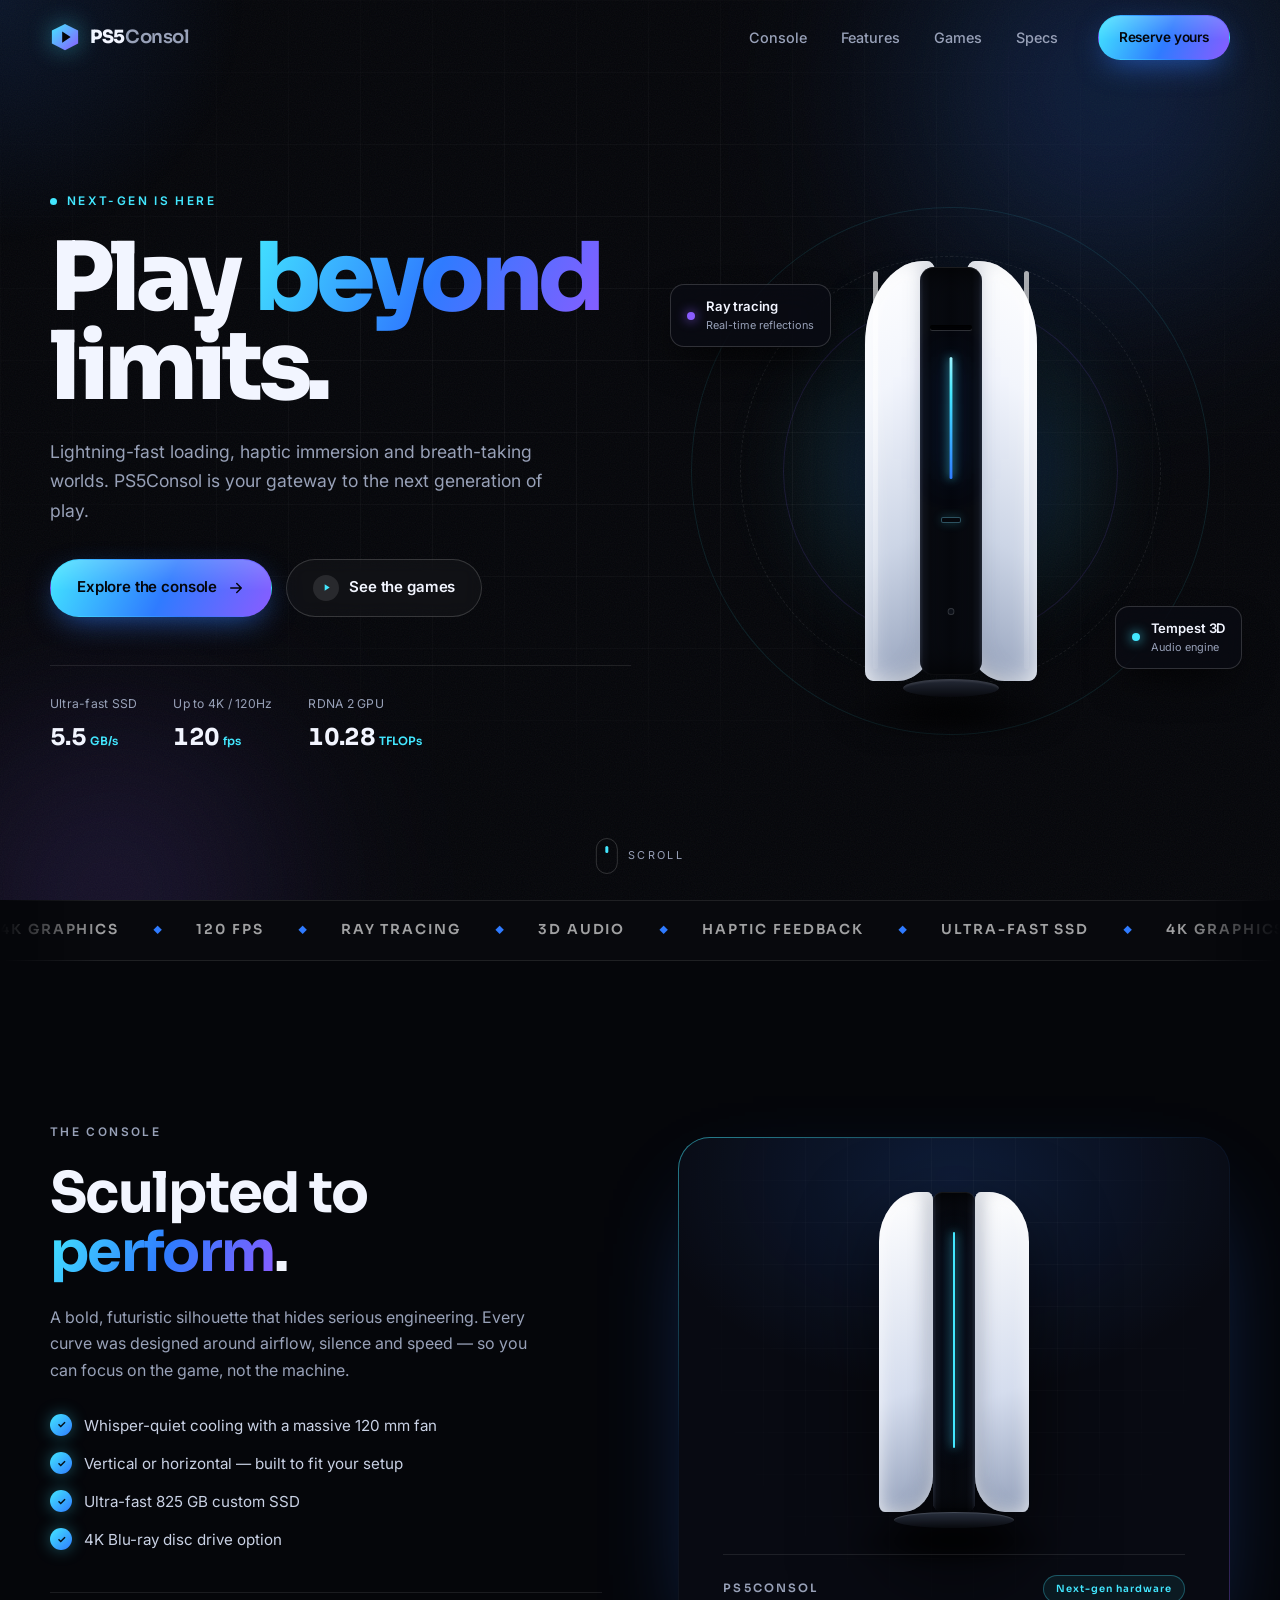
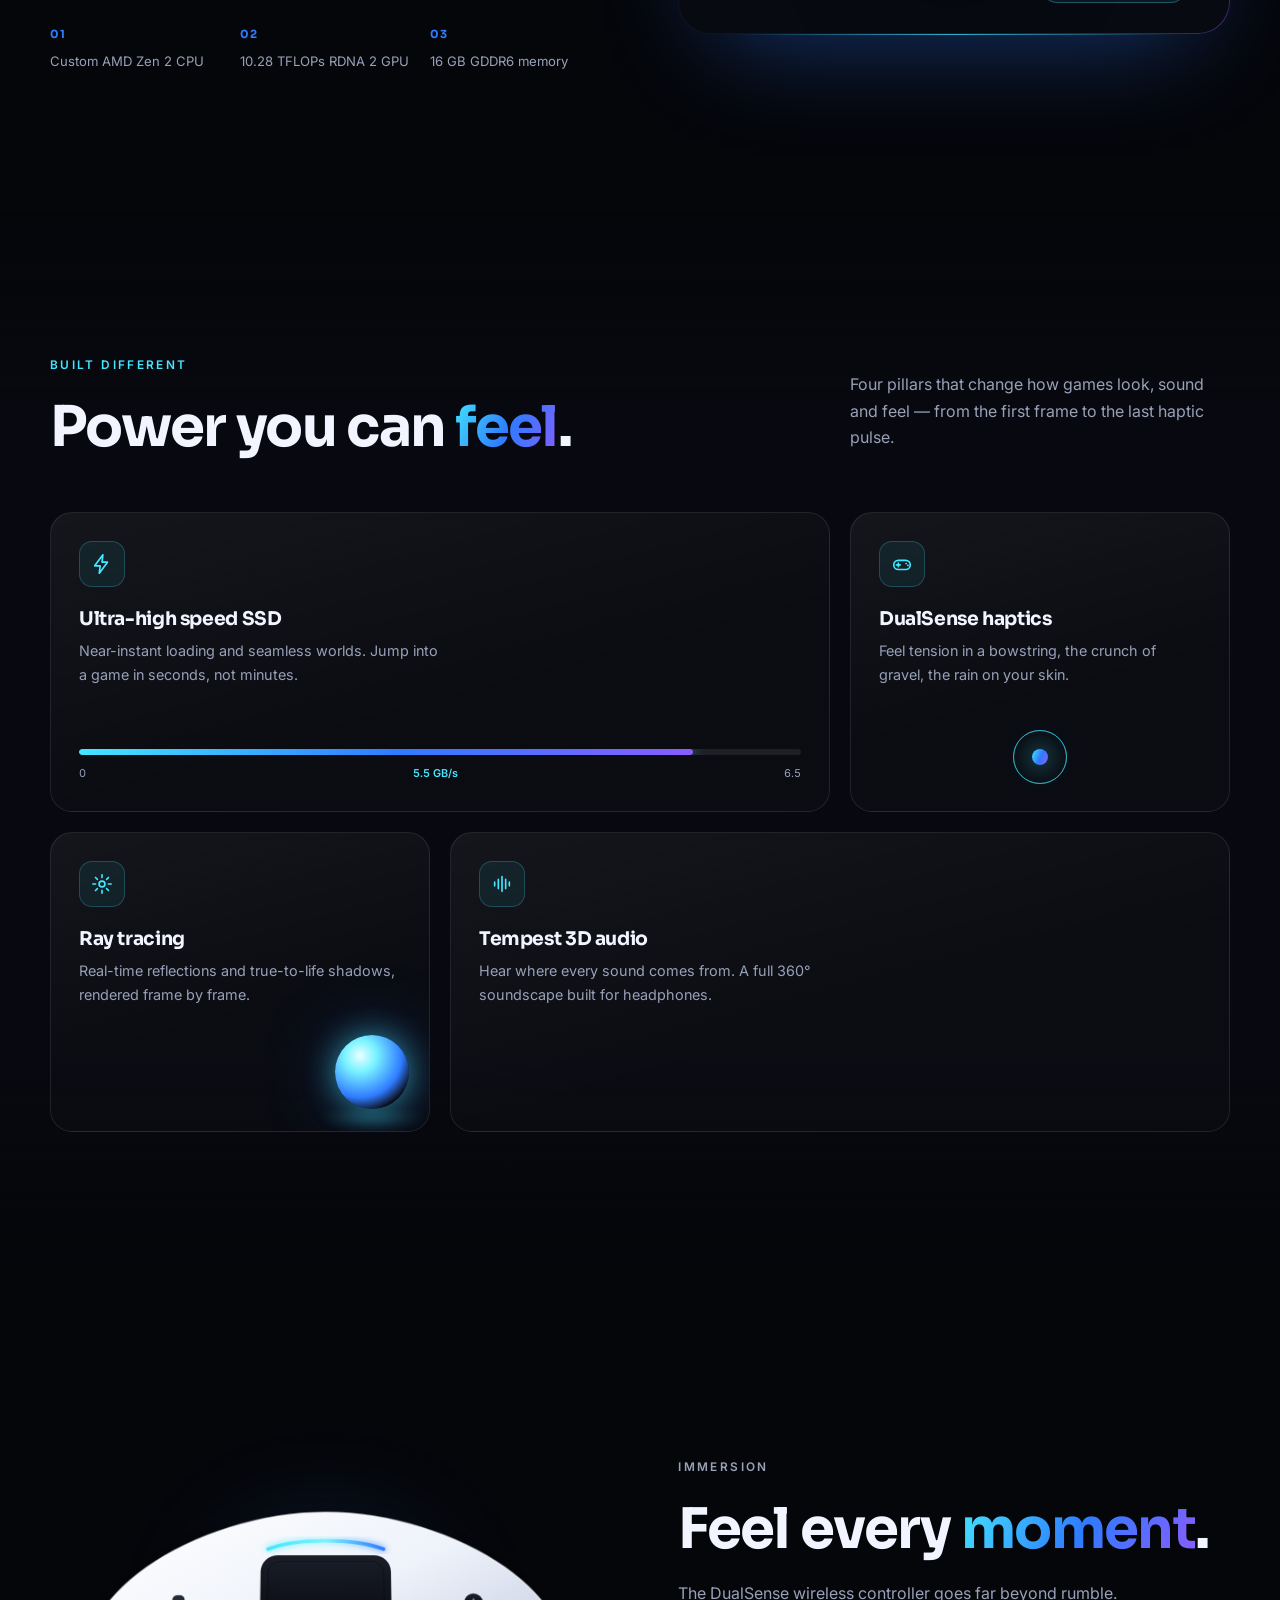
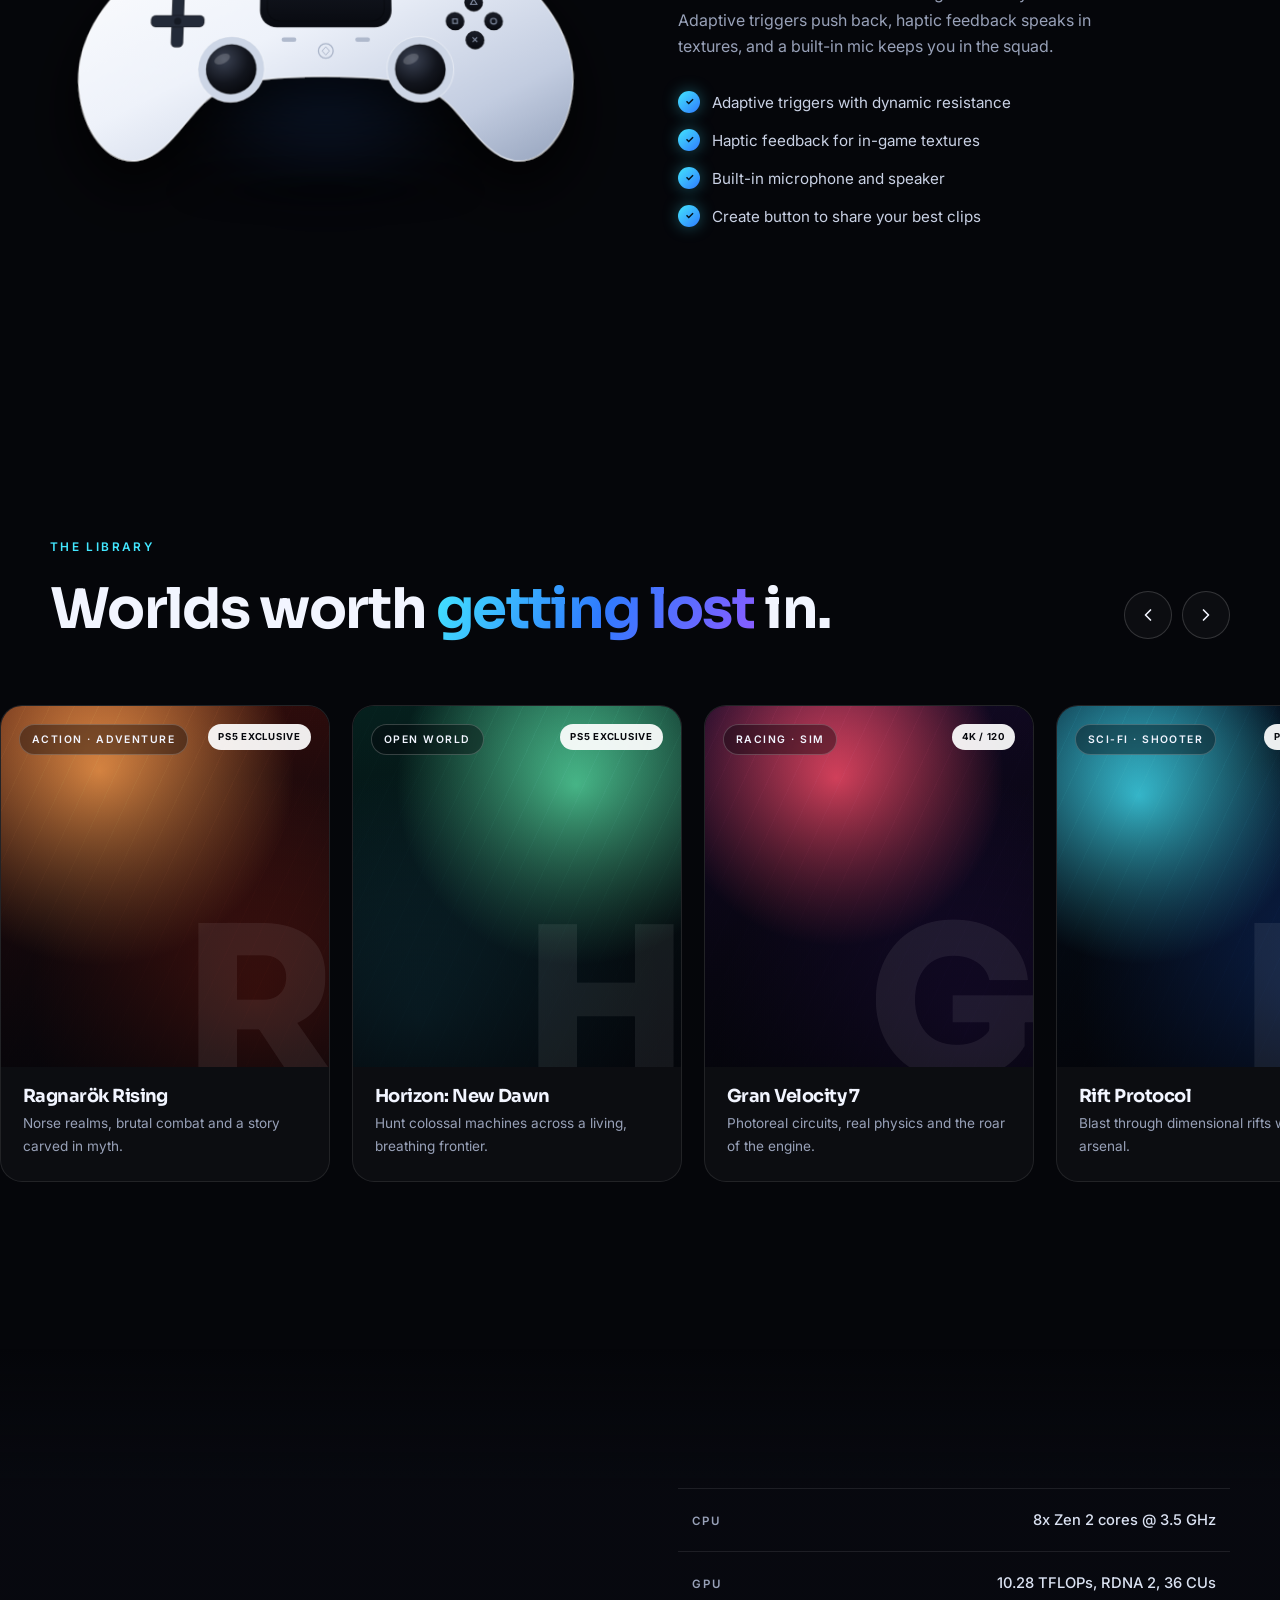
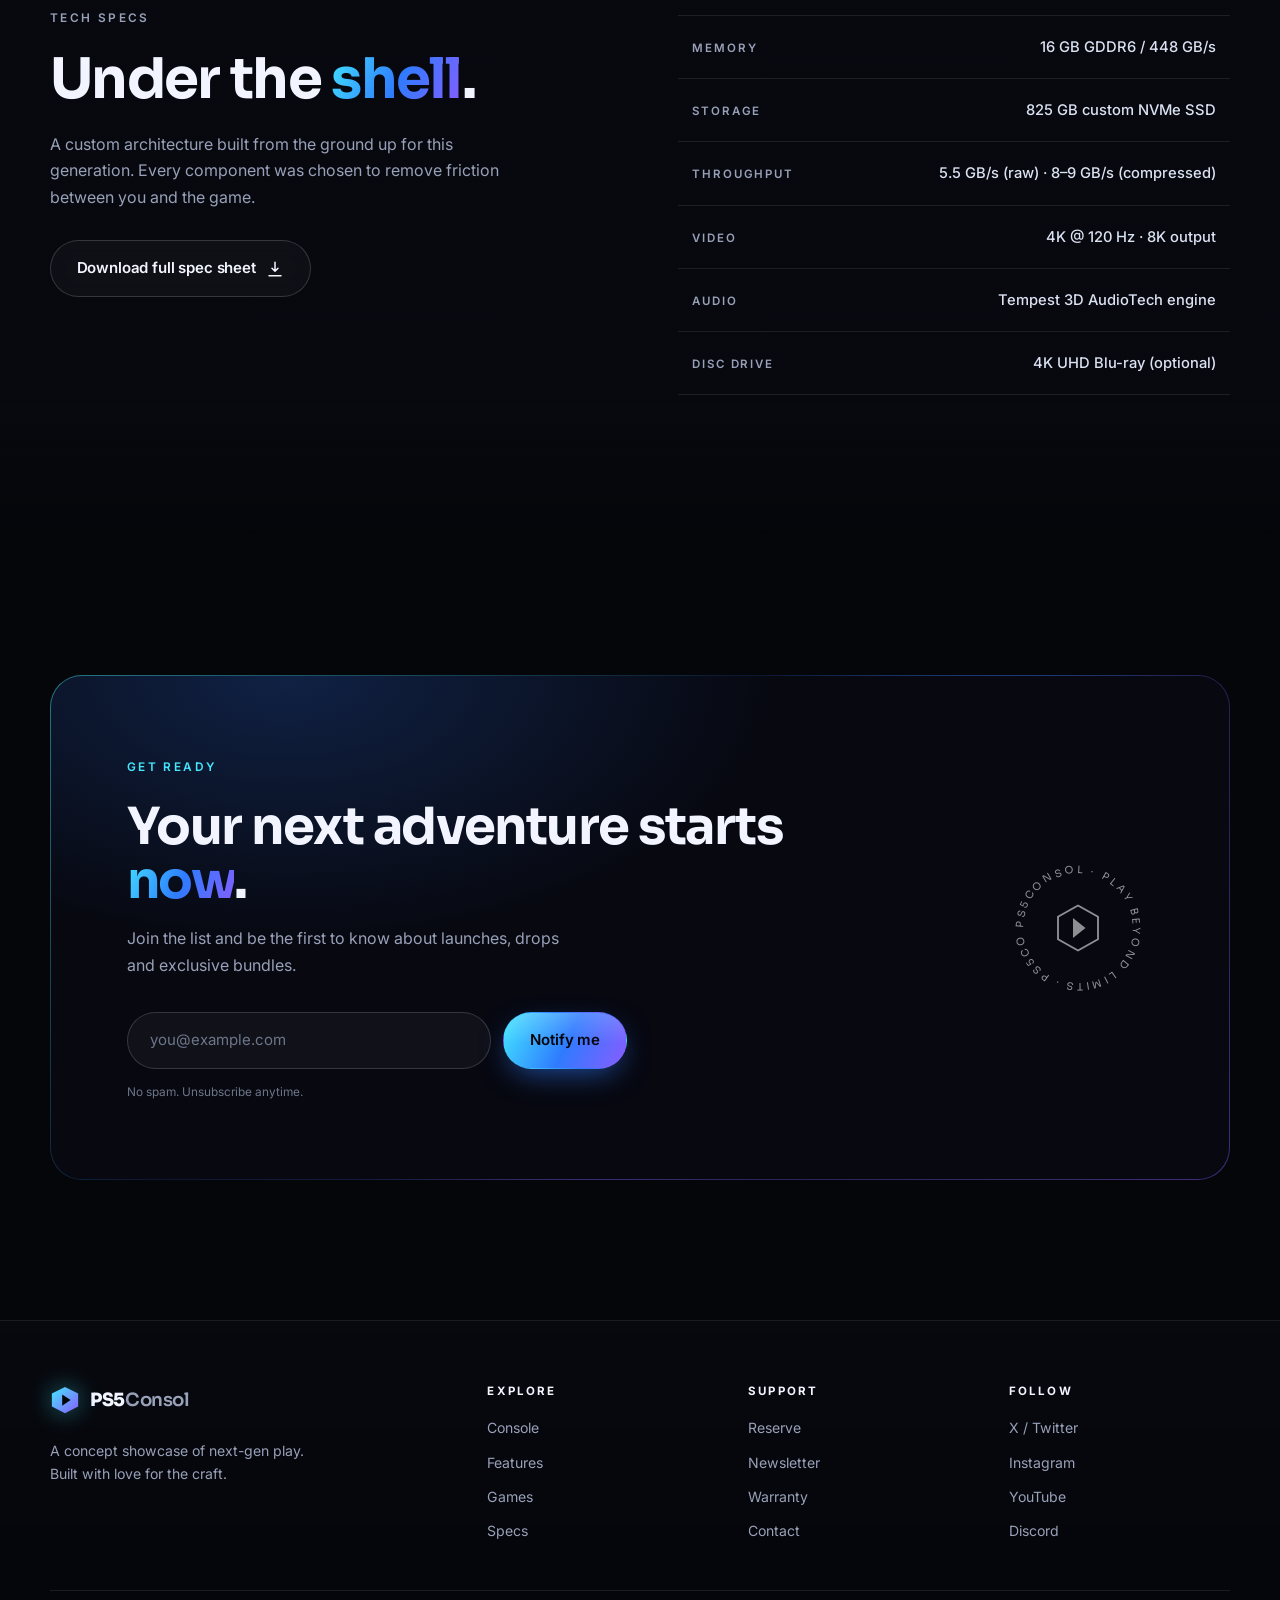
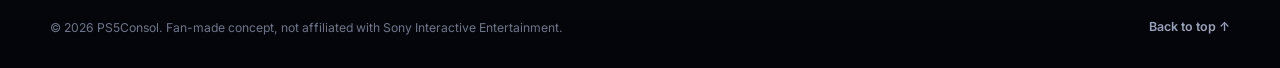
==== index.html @ 8cfeef52 "feat: PS5Consol next-gen landing page" ====
<!DOCTYPE html>
<html lang="en">
<head>
  <meta charset="UTF-8" />
  <meta name="viewport" content="width=device-width, initial-scale=1.0" />
  <title>PS5Consol — Play Beyond Limits</title>
  <meta name="description" content="PS5Consol is a concept showcase of the next generation of play: lightning-fast SSD, ray tracing, 3D audio and the DualSense controller." />
  <meta name="theme-color" content="#05060a" />
  <link rel="icon" href="data:image/svg+xml,%3Csvg xmlns='http://www.w3.org/2000/svg' viewBox='0 0 32 32'%3E%3Cdefs%3E%3ClinearGradient id='g' x1='0' y1='0' x2='1' y2='1'%3E%3Cstop offset='0' stop-color='%2343e7ff'/%3E%3Cstop offset='1' stop-color='%238a5cff'/%3E%3C/linearGradient%3E%3C/defs%3E%3Cpath d='M16 2 30 9v14L16 30 2 23V9z' fill='url(%23g)'/%3E%3Cpath d='M13 10l9 6-9 6z' fill='%2305060a'/%3E%3C/svg%3E" />
  <link rel="preconnect" href="https://fonts.googleapis.com" />
  <link rel="preconnect" href="https://fonts.gstatic.com" crossorigin />
  <link href="https://fonts.googleapis.com/css2?family=Inter:wght@400;500;600;700&family=Sora:wght@600;700;800&display=swap" rel="stylesheet" />
  <link rel="stylesheet" href="assets/css/style.css" />
</head>
<body>
  <a class="skip-link" href="#main">Skip to content</a>

  <div class="progress" id="progress" aria-hidden="true"></div>
  <div class="cursor-glow" id="cursorGlow" aria-hidden="true"></div>

  <!-- ================= NAV ================= -->
  <header class="nav" id="nav">
    <div class="container nav-inner">
      <a class="brand" href="#top" aria-label="PS5Consol home">
        <svg class="brand-mark" viewBox="0 0 32 32" aria-hidden="true">
          <defs>
            <linearGradient id="logoGrad" x1="0" y1="0" x2="1" y2="1">
              <stop offset="0" stop-color="#43e7ff" />
              <stop offset="1" stop-color="#8a5cff" />
            </linearGradient>
          </defs>
          <path d="M16 2 30 9v14L16 30 2 23V9z" fill="url(#logoGrad)" />
          <path d="M13 10l9 6-9 6z" fill="#05060a" />
        </svg>
        <span class="brand-text">PS5<span>Consol</span></span>
      </a>

      <nav class="nav-links" id="navLinks" aria-label="Main navigation">
        <a href="#console">Console</a>
        <a href="#features">Features</a>
        <a href="#games">Games</a>
        <a href="#specs">Specs</a>
        <a class="btn btn-primary btn-sm nav-cta" href="#reserve">Reserve yours</a>
      </nav>

      <button class="nav-toggle" id="navToggle" aria-label="Open menu" aria-expanded="false" aria-controls="navLinks">
        <span></span><span></span>
      </button>
    </div>
  </header>

  <main id="main">
    <!-- ================= HERO ================= -->
    <section class="hero" id="top">
      <div class="hero-bg" aria-hidden="true">
        <div class="orb orb-1"></div>
        <div class="orb orb-2"></div>
        <div class="grid-lines"></div>
        <div class="noise"></div>
      </div>

      <div class="container hero-grid">
        <div class="hero-copy">
          <p class="eyebrow reveal"><span class="status-dot"></span> Next-gen is here</p>
          <h1 class="reveal" style="--d:.06s">Play <span class="grad-text">beyond</span><br />limits.</h1>
          <p class="lead reveal" style="--d:.12s">
            Lightning-fast loading, haptic immersion and breath-taking worlds.
            PS5Consol is your gateway to the next generation of play.
          </p>
          <div class="hero-actions reveal" style="--d:.18s">
            <a class="btn btn-primary" href="#console">
              Explore the console
              <svg viewBox="0 0 24 24" aria-hidden="true"><path d="M5 12h14M13 6l6 6-6 6" fill="none" stroke="currentColor" stroke-width="2" stroke-linecap="round" stroke-linejoin="round"/></svg>
            </a>
            <a class="btn btn-ghost" href="#games">
              <span class="play-ico" aria-hidden="true">
                <svg viewBox="0 0 24 24"><path d="M8 5v14l11-7z" fill="currentColor"/></svg>
              </span>
              See the games
            </a>
          </div>

          <dl class="hero-stats reveal" style="--d:.24s">
            <div>
              <dt>Ultra-fast SSD</dt>
              <dd><span class="count" data-count="5.5" data-decimals="1">0</span><small>GB/s</small></dd>
            </div>
            <div>
              <dt>Up to 4K / 120Hz</dt>
              <dd><span class="count" data-count="120">0</span><small>fps</small></dd>
            </div>
            <div>
              <dt>RDNA 2 GPU</dt>
              <dd><span class="count" data-count="10.28" data-decimals="2">0</span><small>TFLOPs</small></dd>
            </div>
          </dl>
        </div>

        <div class="hero-art reveal" style="--d:.15s">
          <div class="console-stage" id="consoleStage" aria-hidden="true">
            <div class="stage-glow"></div>
            <div class="ring ring-1"></div>
            <div class="ring ring-2"></div>
            <div class="ring ring-3"></div>

            <div class="console-wrap" id="consoleWrap">
              <div class="console">
                <div class="plate plate-left"></div>
                <div class="core">
                  <div class="disc-slot"></div>
                  <div class="led"></div>
                  <div class="usb"></div>
                  <div class="power"></div>
                </div>
                <div class="plate plate-right"></div>
                <div class="stand"></div>
              </div>
              <div class="console-shadow"></div>
            </div>

            <div class="float-chip chip-1">
              <span class="chip-dot"></span>
              <div><strong>Ray tracing</strong><small>Real-time reflections</small></div>
            </div>
            <div class="float-chip chip-2">
              <span class="chip-dot cyan"></span>
              <div><strong>Tempest 3D</strong><small>Audio engine</small></div>
            </div>
          </div>
        </div>
      </div>

      <div class="scroll-hint" aria-hidden="true"><span></span>Scroll</div>
    </section>

    <!-- ================= MARQUEE ================= -->
    <div class="marquee" aria-hidden="true">
      <div class="marquee-track">
        <span>4K Graphics</span><i>◆</i><span>120 FPS</span><i>◆</i><span>Ray Tracing</span><i>◆</i><span>3D Audio</span><i>◆</i><span>Haptic Feedback</span><i>◆</i><span>Ultra-fast SSD</span><i>◆</i>
        <span>4K Graphics</span><i>◆</i><span>120 FPS</span><i>◆</i><span>Ray Tracing</span><i>◆</i><span>3D Audio</span><i>◆</i><span>Haptic Feedback</span><i>◆</i><span>Ultra-fast SSD</span><i>◆</i>
      </div>
    </div>

    <!-- ================= CONSOLE SHOWCASE ================= -->
    <section class="section console-section" id="console">
      <div class="container split">
        <div class="split-copy">
          <p class="eyebrow reveal">The console</p>
          <h2 class="reveal" style="--d:.05s">Sculpted to <span class="grad-text">perform</span>.</h2>
          <p class="reveal" style="--d:.1s">
            A bold, futuristic silhouette that hides serious engineering. Every curve was designed
            around airflow, silence and speed — so you can focus on the game, not the machine.
          </p>

          <ul class="check-list reveal" style="--d:.15s">
            <li><span class="check">✓</span> Whisper-quiet cooling with a massive 120&nbsp;mm fan</li>
            <li><span class="check">✓</span> Vertical or horizontal — built to fit your setup</li>
            <li><span class="check">✓</span> Ultra-fast 825&nbsp;GB custom SSD</li>
            <li><span class="check">✓</span> 4K Blu-ray disc drive option</li>
          </ul>

          <div class="mini-specs reveal" style="--d:.2s">
            <div><span>01</span><p>Custom AMD Zen&nbsp;2 CPU</p></div>
            <div><span>02</span><p>10.28 TFLOPs RDNA&nbsp;2 GPU</p></div>
            <div><span>03</span><p>16&nbsp;GB GDDR6 memory</p></div>
          </div>
        </div>

        <div class="split-visual reveal" style="--d:.1s" aria-hidden="true">
          <div class="panel-frame">
            <div class="frame-inner">
              <div class="frame-console">
                <div class="fc-plate left"></div>
                <div class="fc-core"></div>
                <div class="fc-plate right"></div>
              </div>
              <div class="frame-caption">
                <span>PS5CONSOL</span>
                <span class="frame-pill">Next-gen hardware</span>
              </div>
            </div>
            <div class="frame-line"></div>
          </div>
        </div>
      </div>
    </section>

    <!-- ================= FEATURES ================= -->
    <section class="section features-section" id="features">
      <div class="container">
        <div class="section-head">
          <div>
            <p class="eyebrow reveal">Built different</p>
            <h2 class="reveal" style="--d:.05s">Power you can <span class="grad-text">feel</span>.</h2>
          </div>
          <p class="section-sub reveal" style="--d:.1s">
            Four pillars that change how games look, sound and feel — from the first frame
            to the last haptic pulse.
          </p>
        </div>

        <div class="bento">
          <article class="card card-wide reveal">
            <div class="card-icon">
              <svg viewBox="0 0 24 24" aria-hidden="true"><path d="M13 2 4 14h6l-1 8 9-12h-6z" fill="none" stroke="currentColor" stroke-width="1.8" stroke-linejoin="round"/></svg>
            </div>
            <h3>Ultra-high speed SSD</h3>
            <p>Near-instant loading and seamless worlds. Jump into a game in seconds, not minutes.</p>
            <div class="speed-meter" aria-hidden="true">
              <div class="speed-track"><div class="speed-fill"></div></div>
              <div class="speed-labels"><span>0</span><span class="speed-value">5.5 GB/s</span><span>6.5</span></div>
            </div>
          </article>

          <article class="card reveal" style="--d:.06s">
            <div class="card-icon">
              <svg viewBox="0 0 24 24" aria-hidden="true"><rect x="3" y="8" width="18" height="10" rx="5" fill="none" stroke="currentColor" stroke-width="1.8"/><path d="M8 11v4M6 13h4" stroke="currentColor" stroke-width="1.8" stroke-linecap="round"/><circle cx="16.5" cy="11.5" r="1" fill="currentColor"/><circle cx="18.5" cy="13.5" r="1" fill="currentColor"/></svg>
            </div>
            <h3>DualSense haptics</h3>
            <p>Feel tension in a bowstring, the crunch of gravel, the rain on your skin.</p>
            <div class="haptic-rings" aria-hidden="true"><i></i><i></i><i></i><span class="haptic-core"></span></div>
          </article>

          <article class="card reveal" style="--d:.12s">
            <div class="card-icon">
              <svg viewBox="0 0 24 24" aria-hidden="true"><circle cx="12" cy="12" r="3.2" fill="none" stroke="currentColor" stroke-width="1.8"/><path d="M12 2v3M12 19v3M2 12h3M19 12h3M4.9 4.9l2.1 2.1M17 17l2.1 2.1M19.1 4.9 17 7M7 17l-2.1 2.1" stroke="currentColor" stroke-width="1.8" stroke-linecap="round"/></svg>
            </div>
            <h3>Ray tracing</h3>
            <p>Real-time reflections and true-to-life shadows, rendered frame by frame.</p>
            <div class="rays" aria-hidden="true"><i></i><i></i><i></i><i></i></div>
          </article>

          <article class="card card-wide reveal" style="--d:.18s">
            <div class="card-icon">
              <svg viewBox="0 0 24 24" aria-hidden="true"><path d="M4 10v4M8 7v10M12 4v16M16 7v10M20 10v4" stroke="currentColor" stroke-width="1.8" stroke-linecap="round"/></svg>
            </div>
            <h3>Tempest 3D audio</h3>
            <p>Hear where every sound comes from. A full 360° soundscape built for headphones.</p>
            <div class="eq" aria-hidden="true"><i></i><i></i><i></i><i></i><i></i><i></i><i></i><i></i><i></i><i></i><i></i><i></i></div>
          </article>
        </div>
      </div>
    </section>

    <!-- ================= CONTROLLER / IMMERSION ================= -->
    <section class="section immersion-section" id="immersion">
      <div class="container split reverse">
        <div class="split-visual reveal" aria-hidden="true">
          <div class="controller-scene">
            <div class="controller-glow"></div>
            <svg class="controller-svg" viewBox="0 0 600 400" aria-hidden="true">
              <defs>
                <linearGradient id="ctrlBody" x1="0" y1="0" x2="1" y2="1">
                  <stop offset="0" stop-color="#ffffff" />
                  <stop offset="0.45" stop-color="#eef2fa" />
                  <stop offset="0.8" stop-color="#c2cce0" />
                  <stop offset="1" stop-color="#93a1bb" />
                </linearGradient>
                <linearGradient id="ctrlDark" x1="0" y1="0" x2="0" y2="1">
                  <stop offset="0" stop-color="#1a1e29" />
                  <stop offset="1" stop-color="#080a10" />
                </linearGradient>
                <linearGradient id="ctrlLed" x1="0" y1="0" x2="1" y2="0">
                  <stop offset="0" stop-color="#43e7ff" />
                  <stop offset="0.5" stop-color="#7af3ff" />
                  <stop offset="1" stop-color="#2f7bff" />
                </linearGradient>
                <radialGradient id="stickGrad" cx="0.35" cy="0.3" r="0.8">
                  <stop offset="0" stop-color="#3a4152" />
                  <stop offset="0.6" stop-color="#12151d" />
                  <stop offset="1" stop-color="#05060a" />
                </radialGradient>
                <filter id="softGlow" x="-50%" y="-50%" width="200%" height="200%">
                  <feGaussianBlur stdDeviation="4" result="blur" />
                  <feMerge>
                    <feMergeNode in="blur" />
                    <feMergeNode in="SourceGraphic" />
                  </feMerge>
                </filter>
                <filter id="bodyShadow" x="-20%" y="-20%" width="140%" height="160%">
                  <feDropShadow dx="0" dy="22" stdDeviation="20" flood-color="#000000" flood-opacity="0.55" />
                </filter>
              </defs>

              <g filter="url(#bodyShadow)">
                <path
                  d="M300 62 C372 62 448 88 498 126 C548 164 572 214 565 262 C558 308 530 342 499 338 C470 334 452 298 431 277 C411 257 380 248 300 248 C220 248 189 257 169 277 C148 298 130 334 101 338 C70 342 42 308 35 262 C28 214 52 164 102 126 C152 88 228 62 300 62 Z"
                  fill="url(#ctrlBody)"
                  stroke="#ffffff"
                  stroke-opacity="0.55"
                  stroke-width="1.5"
                />
              </g>

              <path d="M236 105 C268 92 332 92 364 105" fill="none" stroke="url(#ctrlLed)" stroke-width="4" stroke-linecap="round" filter="url(#softGlow)" />

              <rect x="228" y="112" width="144" height="82" rx="19" fill="url(#ctrlDark)" stroke="#ffffff" stroke-opacity="0.16" />
              <rect x="236" y="119" width="128" height="68" rx="14" fill="none" stroke="#000000" stroke-opacity="0.35" />

              <circle cx="198" cy="240" r="36" fill="#cdd6e6" stroke="#ffffff" stroke-opacity="0.5" />
              <circle cx="198" cy="240" r="27" fill="url(#stickGrad)" stroke="#000000" stroke-opacity="0.4" />
              <ellipse cx="188" cy="229" rx="9" ry="5" fill="#ffffff" opacity="0.18" transform="rotate(-25 188 229)" />

              <circle cx="402" cy="240" r="36" fill="#cdd6e6" stroke="#ffffff" stroke-opacity="0.5" />
              <circle cx="402" cy="240" r="27" fill="url(#stickGrad)" stroke="#000000" stroke-opacity="0.4" />
              <ellipse cx="392" cy="229" rx="9" ry="5" fill="#ffffff" opacity="0.18" transform="rotate(-25 392 229)" />

              <g fill="#232a38" stroke="#000000" stroke-opacity="0.35">
                <rect x="132" y="158" width="13" height="58" rx="5" />
                <rect x="109.5" y="180.5" width="58" height="13" rx="5" />
              </g>
              <circle cx="138.5" cy="187" r="4" fill="#151a24" />

              <g fill="url(#ctrlDark)" stroke="#000000" stroke-opacity="0.4">
                <circle cx="462" cy="166" r="10" />
                <circle cx="483" cy="187" r="10" />
                <circle cx="462" cy="208" r="10" />
                <circle cx="441" cy="187" r="10" />
              </g>
              <g fill="none" stroke="#8f9bb2" stroke-width="1.2" opacity="0.9">
                <path d="M462 162l3.5 6h-7z" />
                <circle cx="483" cy="187" r="3.2" />
                <path d="M459.5 205l5 5M464.5 205l-5 5" />
                <rect x="438.5" y="184.5" width="5" height="5" />
              </g>

              <rect x="252" y="205" width="16" height="5" rx="2.5" fill="#aab4c8" opacity="0.9" />
              <rect x="332" y="205" width="16" height="5" rx="2.5" fill="#aab4c8" opacity="0.9" />

              <circle cx="300" cy="220" r="8" fill="none" stroke="#aab4c8" stroke-width="1.4" />
              <path d="M300 215.5l4 4.5-4 4.5-4-4.5z" fill="none" stroke="#aab4c8" stroke-width="1" />
            </svg>
            <div class="ctrl-shadow"></div>
          </div>
        </div>

        <div class="split-copy">
          <p class="eyebrow reveal">Immersion</p>
          <h2 class="reveal" style="--d:.05s">Feel every <span class="grad-text">moment</span>.</h2>
          <p class="reveal" style="--d:.1s">
            The DualSense wireless controller goes far beyond rumble. Adaptive triggers push back,
            haptic feedback speaks in textures, and a built-in mic keeps you in the squad.
          </p>
          <ul class="check-list reveal" style="--d:.15s">
            <li><span class="check">✓</span> Adaptive triggers with dynamic resistance</li>
            <li><span class="check">✓</span> Haptic feedback for in-game textures</li>
            <li><span class="check">✓</span> Built-in microphone and speaker</li>
            <li><span class="check">✓</span> Create button to share your best clips</li>
          </ul>
        </div>
      </div>
    </section>

    <!-- ================= GAMES ================= -->
    <section class="section games-section" id="games">
      <div class="container">
        <div class="section-head">
          <div>
            <p class="eyebrow reveal">The library</p>
            <h2 class="reveal" style="--d:.05s">Worlds worth <span class="grad-text">getting lost</span> in.</h2>
          </div>
          <div class="games-nav reveal" style="--d:.1s">
            <button class="circle-btn" id="gamesPrev" aria-label="Previous games">
              <svg viewBox="0 0 24 24"><path d="M15 6l-6 6 6 6" fill="none" stroke="currentColor" stroke-width="2" stroke-linecap="round" stroke-linejoin="round"/></svg>
            </button>
            <button class="circle-btn" id="gamesNext" aria-label="Next games">
              <svg viewBox="0 0 24 24"><path d="M9 6l6 6-6 6" fill="none" stroke="currentColor" stroke-width="2" stroke-linecap="round" stroke-linejoin="round"/></svg>
            </button>
          </div>
        </div>
      </div>

      <div class="games-track-wrap reveal" style="--d:.08s">
        <div class="games-track" id="gamesTrack">
          <article class="game-card">
            <div class="game-art art-1">
              <span class="game-tag">Action&nbsp;·&nbsp;Adventure</span>
              <span class="game-badge">PS5 Exclusive</span>
              <span class="game-glyph">R</span>
            </div>
            <div class="game-meta">
              <h3>Ragnarök Rising</h3>
              <p>Norse realms, brutal combat and a story carved in myth.</p>
            </div>
          </article>

          <article class="game-card">
            <div class="game-art art-2">
              <span class="game-tag">Open&nbsp;World</span>
              <span class="game-badge">PS5 Exclusive</span>
              <span class="game-glyph">H</span>
            </div>
            <div class="game-meta">
              <h3>Horizon: New Dawn</h3>
              <p>Hunt colossal machines across a living, breathing frontier.</p>
            </div>
          </article>

          <article class="game-card">
            <div class="game-art art-3">
              <span class="game-tag">Racing&nbsp;·&nbsp;Sim</span>
              <span class="game-badge">4K / 120</span>
              <span class="game-glyph">G</span>
            </div>
            <div class="game-meta">
              <h3>Gran Velocity 7</h3>
              <p>Photoreal circuits, real physics and the roar of the engine.</p>
            </div>
          </article>

          <article class="game-card">
            <div class="game-art art-4">
              <span class="game-tag">Sci-Fi&nbsp;·&nbsp;Shooter</span>
              <span class="game-badge">PS5 Exclusive</span>
              <span class="game-glyph">R</span>
            </div>
            <div class="game-meta">
              <h3>Rift Protocol</h3>
              <p>Blast through dimensional rifts with a living arsenal.</p>
            </div>
          </article>

          <article class="game-card">
            <div class="game-art art-5">
              <span class="game-tag">Fighting</span>
              <span class="game-badge">Haptic&nbsp;Ready</span>
              <span class="game-glyph">S</span>
            </div>
            <div class="game-meta">
              <h3>Shadow Clash</h3>
              <p>Master the roster. Every hit lands with weight and feedback.</p>
            </div>
          </article>
        </div>
      </div>
    </section>

    <!-- ================= SPECS ================= -->
    <section class="section specs-section" id="specs">
      <div class="container split">
        <div class="split-copy">
          <p class="eyebrow reveal">Tech specs</p>
          <h2 class="reveal" style="--d:.05s">Under the <span class="grad-text">shell</span>.</h2>
          <p class="reveal" style="--d:.1s">
            A custom architecture built from the ground up for this generation. Every component
            was chosen to remove friction between you and the game.
          </p>
          <a class="btn btn-ghost reveal" style="--d:.15s" href="#reserve">
            Download full spec sheet
            <svg viewBox="0 0 24 24" aria-hidden="true"><path d="M12 3v12m0 0 4-4m-4 4-4-4M4 21h16" fill="none" stroke="currentColor" stroke-width="2" stroke-linecap="round" stroke-linejoin="round"/></svg>
          </a>
        </div>

        <div class="spec-table reveal" style="--d:.1s">
          <div class="spec-row"><span>CPU</span><strong>8x Zen 2 cores @ 3.5 GHz</strong></div>
          <div class="spec-row"><span>GPU</span><strong>10.28 TFLOPs, RDNA 2, 36 CUs</strong></div>
          <div class="spec-row"><span>Memory</span><strong>16 GB GDDR6 / 448 GB/s</strong></div>
          <div class="spec-row"><span>Storage</span><strong>825 GB custom NVMe SSD</strong></div>
          <div class="spec-row"><span>Throughput</span><strong>5.5 GB/s (raw) · 8–9 GB/s (compressed)</strong></div>
          <div class="spec-row"><span>Video</span><strong>4K @ 120 Hz · 8K output</strong></div>
          <div class="spec-row"><span>Audio</span><strong>Tempest 3D AudioTech engine</strong></div>
          <div class="spec-row"><span>Disc drive</span><strong>4K UHD Blu-ray (optional)</strong></div>
        </div>
      </div>
    </section>

    <!-- ================= CTA / RESERVE ================= -->
    <section class="section cta-section" id="reserve">
      <div class="container">
        <div class="cta-panel reveal">
          <div class="cta-orb cta-orb-1" aria-hidden="true"></div>
          <div class="cta-orb cta-orb-2" aria-hidden="true"></div>
          <div class="cta-content">
            <p class="eyebrow">Get ready</p>
            <h2>Your next adventure starts <span class="grad-text">now</span>.</h2>
            <p>Join the list and be the first to know about launches, drops and exclusive bundles.</p>

            <form class="cta-form" id="ctaForm" novalidate>
              <label class="sr-only" for="email">Email address</label>
              <input id="email" name="email" type="email" placeholder="you@example.com" autocomplete="email" required />
              <button class="btn btn-primary" type="submit">Notify me</button>
            </form>
            <p class="form-note">No spam. Unsubscribe anytime.</p>
          </div>
          <div class="cta-badge" aria-hidden="true">
            <svg viewBox="0 0 120 120">
              <defs>
                <path id="circlePath" d="M60,60 m-44,0 a44,44 0 1,1 88,0 a44,44 0 1,1 -88,0" />
              </defs>
              <text>
                <textPath href="#circlePath">PS5CONSOL · PLAY BEYOND LIMITS · PS5CONSOL · PLAY BEYOND LIMITS ·</textPath>
              </text>
              <path d="M60 42l16 9v18l-16 9-16-9V51z" fill="none" stroke="currentColor" stroke-width="1.5"/>
              <path d="M56 52l10 8-10 8z" fill="currentColor"/>
            </svg>
          </div>
        </div>
      </div>
    </section>
  </main>

  <!-- ================= FOOTER ================= -->
  <footer class="footer">
    <div class="container footer-grid">
      <div class="footer-brand">
        <a class="brand" href="#top" aria-label="PS5Consol home">
          <svg class="brand-mark" viewBox="0 0 32 32" aria-hidden="true">
            <path d="M16 2 30 9v14L16 30 2 23V9z" fill="url(#logoGrad)" />
            <path d="M13 10l9 6-9 6z" fill="#05060a" />
          </svg>
          <span class="brand-text">PS5<span>Consol</span></span>
        </a>
        <p>A concept showcase of next-gen play. Built with love for the craft.</p>
      </div>

      <div class="footer-col">
        <h4>Explore</h4>
        <a href="#console">Console</a>
        <a href="#features">Features</a>
        <a href="#games">Games</a>
        <a href="#specs">Specs</a>
      </div>

      <div class="footer-col">
        <h4>Support</h4>
        <a href="#reserve">Reserve</a>
        <a href="#reserve">Newsletter</a>
        <a href="#top">Warranty</a>
        <a href="#top">Contact</a>
      </div>

      <div class="footer-col">
        <h4>Follow</h4>
        <a href="#top">X / Twitter</a>
        <a href="#top">Instagram</a>
        <a href="#top">YouTube</a>
        <a href="#top">Discord</a>
      </div>
    </div>

    <div class="container footer-bottom">
      <p>© <span id="year">2026</span> PS5Consol. Fan-made concept, not affiliated with Sony Interactive Entertainment.</p>
      <a class="to-top" href="#top">Back to top ↑</a>
    </div>
  </footer>

  <div class="toast" id="toast" role="status" aria-live="polite"></div>

  <script src="assets/js/main.js" defer></script>
</body>
</html>
---- assets/css/style.css ----
/* =========================================================
   PS5Consol — design system
   ========================================================= */
:root {
  --bg: #05060a;
  --bg-soft: #0a0c14;
  --panel: rgba(255, 255, 255, 0.04);
  --panel-strong: rgba(255, 255, 255, 0.07);
  --line: rgba(255, 255, 255, 0.09);
  --line-strong: rgba(255, 255, 255, 0.16);
  --text: #f2f5ff;
  --muted: #98a1b8;
  --blue: #2f7bff;
  --cyan: #43e7ff;
  --violet: #8a5cff;
  --grad: linear-gradient(115deg, #43e7ff 0%, #2f7bff 52%, #8a5cff 100%);
  --radius: 22px;
  --radius-lg: 32px;
  --container: 1180px;
  --nav-h: 76px;
  --ease: cubic-bezier(0.22, 1, 0.36, 1);
  --font-body: "Inter", system-ui, -apple-system, "Segoe UI", sans-serif;
  --font-display: "Sora", var(--font-body);
}

*,
*::before,
*::after {
  box-sizing: border-box;
}

html {
  scroll-behavior: smooth;
  scroll-padding-top: calc(var(--nav-h) + 16px);
}

body {
  margin: 0;
  background: var(--bg);
  color: var(--text);
  font-family: var(--font-body);
  font-size: 16px;
  line-height: 1.65;
  -webkit-font-smoothing: antialiased;
  overflow-x: hidden;
}

body.menu-open {
  overflow: hidden;
}

img,
svg {
  display: block;
  max-width: 100%;
}

a {
  color: inherit;
  text-decoration: none;
}

button,
input {
  font: inherit;
  color: inherit;
}

h1,
h2,
h3,
h4 {
  font-family: var(--font-display);
  line-height: 1.05;
  letter-spacing: -0.03em;
  margin: 0;
  font-weight: 700;
}

p {
  margin: 0;
}

::selection {
  background: rgba(67, 231, 255, 0.28);
  color: #fff;
}

::-webkit-scrollbar {
  width: 10px;
  height: 10px;
}
::-webkit-scrollbar-track {
  background: #070810;
}
::-webkit-scrollbar-thumb {
  background: #232838;
  border-radius: 8px;
  border: 2px solid #070810;
}
::-webkit-scrollbar-thumb:hover {
  background: #333b52;
}

.container {
  width: min(100% - 48px, var(--container));
  margin-inline: auto;
}

.sr-only {
  position: absolute;
  width: 1px;
  height: 1px;
  padding: 0;
  margin: -1px;
  overflow: hidden;
  clip: rect(0, 0, 0, 0);
  white-space: nowrap;
  border: 0;
}

.skip-link {
  position: fixed;
  top: 12px;
  left: 12px;
  z-index: 200;
  padding: 10px 16px;
  border-radius: 10px;
  background: var(--text);
  color: #05060a;
  font-weight: 600;
  transform: translateY(-160%);
  transition: transform 0.25s var(--ease);
}
.skip-link:focus-visible {
  transform: none;
}

:focus-visible {
  outline: 2px solid var(--cyan);
  outline-offset: 3px;
}

/* =========================================================
   Global chrome: progress bar + cursor glow
   ========================================================= */
.progress {
  position: fixed;
  inset: 0 auto auto 0;
  height: 2px;
  width: 0;
  background: var(--grad);
  z-index: 150;
  box-shadow: 0 0 12px rgba(67, 231, 255, 0.7);
}

.cursor-glow {
  position: fixed;
  top: 0;
  left: 0;
  width: 560px;
  height: 560px;
  border-radius: 50%;
  background: radial-gradient(circle, rgba(47, 123, 255, 0.13), transparent 62%);
  transform: translate(-50%, -50%);
  pointer-events: none;
  z-index: 0;
  opacity: 0;
  transition: opacity 0.4s ease;
  will-change: transform;
}
@media (pointer: fine) {
  .cursor-glow {
    opacity: 1;
  }
}

/* =========================================================
   Buttons
   ========================================================= */
.btn {
  display: inline-flex;
  align-items: center;
  justify-content: center;
  gap: 10px;
  padding: 15px 26px;
  border-radius: 999px;
  border: 1px solid transparent;
  font-weight: 600;
  font-size: 0.94rem;
  letter-spacing: -0.01em;
  cursor: pointer;
  position: relative;
  isolation: isolate;
  transition: transform 0.3s var(--ease), box-shadow 0.3s var(--ease), background 0.3s ease, border-color 0.3s ease;
  white-space: nowrap;
}
.btn svg {
  width: 18px;
  height: 18px;
  transition: transform 0.3s var(--ease);
}
.btn:hover svg {
  transform: translateX(3px);
}
.btn-primary {
  background: var(--grad);
  color: #04060c;
  box-shadow: 0 10px 30px -8px rgba(47, 123, 255, 0.65);
}
.btn-primary::after {
  content: "";
  position: absolute;
  inset: 0;
  border-radius: inherit;
  background: linear-gradient(180deg, rgba(255, 255, 255, 0.35), transparent 55%);
  z-index: -1;
  opacity: 0.5;
}
.btn-primary:hover {
  transform: translateY(-2px);
  box-shadow: 0 16px 40px -8px rgba(67, 231, 255, 0.5);
}
.btn-ghost {
  border-color: var(--line-strong);
  background: rgba(255, 255, 255, 0.03);
  color: var(--text);
  backdrop-filter: blur(8px);
}
.btn-ghost:hover {
  background: rgba(255, 255, 255, 0.07);
  border-color: rgba(255, 255, 255, 0.28);
  transform: translateY(-2px);
}
.btn-sm {
  padding: 10px 20px;
  font-size: 0.85rem;
}

.play-ico {
  display: grid;
  place-items: center;
  width: 26px;
  height: 26px;
  border-radius: 50%;
  background: rgba(255, 255, 255, 0.1);
  color: var(--cyan);
}
.play-ico svg {
  width: 11px;
  height: 11px;
  margin-left: 1px;
}
.btn:hover .play-ico svg {
  transform: none;
}

/* =========================================================
   Navigation
   ========================================================= */
.nav {
  position: fixed;
  inset: 0 0 auto 0;
  height: var(--nav-h);
  z-index: 100;
  display: flex;
  align-items: center;
  border-bottom: 1px solid transparent;
  transition: background 0.35s ease, border-color 0.35s ease, backdrop-filter 0.35s ease;
}
.nav.scrolled {
  background: rgba(5, 6, 10, 0.72);
  backdrop-filter: blur(18px);
  -webkit-backdrop-filter: blur(18px);
  border-bottom-color: var(--line);
}
.nav-inner {
  display: flex;
  align-items: center;
  justify-content: space-between;
  gap: 24px;
}

.brand {
  display: inline-flex;
  align-items: center;
  gap: 10px;
  font-family: var(--font-display);
  font-weight: 800;
  font-size: 1.14rem;
  letter-spacing: -0.02em;
}
.brand-mark {
  width: 30px;
  height: 30px;
  filter: drop-shadow(0 0 12px rgba(67, 231, 255, 0.45));
}
.brand-text span {
  color: var(--muted);
  font-weight: 600;
}
.brand:hover .brand-mark {
  filter: drop-shadow(0 0 18px rgba(67, 231, 255, 0.8));
}

.nav-links {
  display: flex;
  align-items: center;
  gap: 34px;
}
.nav-links > a:not(.btn) {
  font-size: 0.9rem;
  font-weight: 500;
  color: var(--muted);
  position: relative;
  padding: 6px 0;
  transition: color 0.25s ease;
}
.nav-links > a:not(.btn)::after {
  content: "";
  position: absolute;
  left: 0;
  bottom: 0;
  height: 1.5px;
  width: 0;
  background: var(--grad);
  transition: width 0.3s var(--ease);
}
.nav-links > a:not(.btn):hover {
  color: var(--text);
}
.nav-links > a:not(.btn):hover::after {
  width: 100%;
}
.nav-cta {
  margin-left: 6px;
}

.nav-toggle {
  display: none;
  width: 44px;
  height: 44px;
  border-radius: 12px;
  border: 1px solid var(--line-strong);
  background: rgba(255, 255, 255, 0.04);
  cursor: pointer;
  position: relative;
}
.nav-toggle span {
  position: absolute;
  left: 50%;
  top: 50%;
  width: 18px;
  height: 1.6px;
  border-radius: 2px;
  background: var(--text);
  transform: translate(-50%, -50%);
  transition: transform 0.3s var(--ease), top 0.3s var(--ease);
}
.nav-toggle span:first-child {
  top: calc(50% - 4px);
}
.nav-toggle span:last-child {
  top: calc(50% + 4px);
}
.nav-toggle[aria-expanded="true"] span:first-child {
  top: 50%;
  transform: translate(-50%, -50%) rotate(45deg);
}
.nav-toggle[aria-expanded="true"] span:last-child {
  top: 50%;
  transform: translate(-50%, -50%) rotate(-45deg);
}

/* =========================================================
   Hero
   ========================================================= */
.hero {
  position: relative;
  min-height: 100svh;
  display: flex;
  align-items: center;
  padding: calc(var(--nav-h) + 56px) 0 90px;
  overflow: hidden;
}
.hero-bg {
  position: absolute;
  inset: 0;
  pointer-events: none;
  z-index: 0;
}
.orb {
  position: absolute;
  border-radius: 50%;
  filter: blur(90px);
  opacity: 0.55;
}
.orb-1 {
  width: 620px;
  height: 620px;
  top: -220px;
  right: -140px;
  background: radial-gradient(circle, rgba(47, 123, 255, 0.55), transparent 65%);
  animation: orbDrift 18s ease-in-out infinite alternate;
}
.orb-2 {
  width: 540px;
  height: 540px;
  bottom: -260px;
  left: -160px;
  background: radial-gradient(circle, rgba(138, 92, 255, 0.4), transparent 65%);
  animation: orbDrift 22s ease-in-out infinite alternate-reverse;
}
@keyframes orbDrift {
  from {
    transform: translate3d(0, 0, 0) scale(1);
  }
  to {
    transform: translate3d(-50px, 50px, 0) scale(1.12);
  }
}
.grid-lines {
  position: absolute;
  inset: 0;
  background-image: linear-gradient(rgba(255, 255, 255, 0.035) 1px, transparent 1px),
    linear-gradient(90deg, rgba(255, 255, 255, 0.035) 1px, transparent 1px);
  background-size: 72px 72px;
  mask-image: radial-gradient(ellipse 80% 65% at 50% 40%, #000 25%, transparent 78%);
  -webkit-mask-image: radial-gradient(ellipse 80% 65% at 50% 40%, #000 25%, transparent 78%);
}
.noise {
  position: absolute;
  inset: 0;
  opacity: 0.05;
  background-image: url("data:image/svg+xml,%3Csvg xmlns='http://www.w3.org/2000/svg' width='160' height='160'%3E%3Cfilter id='n'%3E%3CfeTurbulence type='fractalNoise' baseFrequency='0.85' numOctaves='2'/%3E%3C/filter%3E%3Crect width='100%25' height='100%25' filter='url(%23n)'/%3E%3C/svg%3E");
}

.hero-grid {
  position: relative;
  z-index: 1;
  display: grid;
  grid-template-columns: 1.02fr 0.98fr;
  align-items: center;
  gap: 40px;
}

.eyebrow {
  display: inline-flex;
  align-items: center;
  gap: 10px;
  font-size: 0.74rem;
  font-weight: 600;
  text-transform: uppercase;
  letter-spacing: 0.2em;
  color: var(--cyan);
  margin-bottom: 22px;
}
.status-dot {
  width: 7px;
  height: 7px;
  border-radius: 50%;
  background: var(--cyan);
  box-shadow: 0 0 0 0 rgba(67, 231, 255, 0.7);
  animation: dotPulse 2.4s infinite;
}
@keyframes dotPulse {
  0% {
    box-shadow: 0 0 0 0 rgba(67, 231, 255, 0.55);
  }
  70% {
    box-shadow: 0 0 0 9px rgba(67, 231, 255, 0);
  }
  100% {
    box-shadow: 0 0 0 0 rgba(67, 231, 255, 0);
  }
}

.hero h1 {
  font-size: clamp(3.1rem, 7.4vw, 6.1rem);
  font-weight: 800;
  line-height: 0.94;
  letter-spacing: -0.045em;
  margin-bottom: 26px;
}
.grad-text {
  background: var(--grad);
  -webkit-background-clip: text;
  background-clip: text;
  color: transparent;
}
.lead {
  max-width: 46ch;
  font-size: 1.1rem;
  color: var(--muted);
  margin-bottom: 34px;
}
.hero-actions {
  display: flex;
  flex-wrap: wrap;
  gap: 14px;
  margin-bottom: 48px;
}

.hero-stats {
  display: flex;
  gap: 36px;
  margin: 0;
  padding-top: 28px;
  border-top: 1px solid var(--line);
}
.hero-stats > div {
  display: flex;
  flex-direction: column;
  gap: 4px;
}
.hero-stats dt {
  font-size: 0.76rem;
  color: var(--muted);
  letter-spacing: 0.02em;
}
.hero-stats dd {
  margin: 0;
  font-family: var(--font-display);
  font-weight: 700;
  font-size: 1.45rem;
  letter-spacing: -0.03em;
  font-variant-numeric: tabular-nums;
}
.hero-stats small {
  font-size: 0.72rem;
  font-weight: 600;
  color: var(--cyan);
  margin-left: 4px;
  letter-spacing: 0;
}

.scroll-hint {
  position: absolute;
  left: 50%;
  bottom: 26px;
  transform: translateX(-50%);
  display: flex;
  align-items: center;
  gap: 10px;
  font-size: 0.68rem;
  letter-spacing: 0.22em;
  text-transform: uppercase;
  color: var(--muted);
  z-index: 2;
}
.scroll-hint span {
  width: 22px;
  height: 36px;
  border: 1px solid var(--line-strong);
  border-radius: 12px;
  position: relative;
}
.scroll-hint span::after {
  content: "";
  position: absolute;
  left: 50%;
  top: 7px;
  width: 3px;
  height: 7px;
  border-radius: 2px;
  background: var(--cyan);
  transform: translateX(-50%);
  animation: scrollWheel 1.8s ease-in-out infinite;
}
@keyframes scrollWheel {
  0%,
  100% {
    opacity: 0;
    transform: translate(-50%, 0);
  }
  40% {
    opacity: 1;
  }
  80% {
    opacity: 0;
    transform: translate(-50%, 12px);
  }
}

/* =========================================================
   Hero console art
   ========================================================= */
.hero-art {
  display: grid;
  place-items: center;
}
.console-stage {
  position: relative;
  width: min(100%, 540px);
  aspect-ratio: 1 / 1.02;
  display: grid;
  place-items: center;
  perspective: 1100px;
}
.stage-glow {
  position: absolute;
  width: 72%;
  height: 72%;
  border-radius: 50%;
  background: radial-gradient(circle, rgba(47, 123, 255, 0.34), rgba(67, 231, 255, 0.08) 45%, transparent 68%);
  filter: blur(30px);
}
.ring {
  position: absolute;
  border: 1px solid rgba(255, 255, 255, 0.08);
  border-radius: 50%;
}
.ring-1 {
  width: 78%;
  height: 78%;
  border-style: dashed;
  animation: spin 40s linear infinite;
}
.ring-2 {
  width: 96%;
  height: 96%;
  border-color: rgba(67, 231, 255, 0.1);
  animation: spin 60s linear infinite reverse;
}
.ring-3 {
  width: 62%;
  height: 62%;
  border-color: rgba(138, 92, 255, 0.14);
}
@keyframes spin {
  to {
    transform: rotate(360deg);
  }
}

.console-wrap {
  position: relative;
  z-index: 3;
  transform: perspective(1100px) rotateX(var(--rx, 0deg)) rotateY(var(--ry, 0deg));
  transition: transform 0.25s ease-out;
  will-change: transform;
}
.console {
  position: relative;
  width: 172px;
  height: 420px;
  animation: consoleFloat 7s ease-in-out infinite;
}
@keyframes consoleFloat {
  0%,
  100% {
    transform: translateY(0);
  }
  50% {
    transform: translateY(-16px);
  }
}

.plate {
  position: absolute;
  top: 0;
  width: 70px;
  height: 100%;
  background: linear-gradient(152deg, #ffffff 0%, #f2f5fc 30%, #ccd5e6 66%, #93a0ba 100%);
  box-shadow: inset 0 0 24px rgba(255, 255, 255, 0.9), inset -14px 0 22px -8px rgba(55, 70, 100, 0.55),
    0 30px 60px -20px rgba(0, 0, 0, 0.8);
}
.plate-left {
  left: 0;
  border-radius: 58px 8px 38px 8px / 84px 10px 46px 10px;
}
.plate-right {
  right: 0;
  border-radius: 8px 58px 8px 38px / 10px 84px 10px 46px;
  background: linear-gradient(208deg, #ffffff 0%, #f2f5fc 30%, #ccd5e6 66%, #93a0ba 100%);
  box-shadow: inset 0 0 24px rgba(255, 255, 255, 0.9), inset 14px 0 22px -8px rgba(55, 70, 100, 0.55),
    0 30px 60px -20px rgba(0, 0, 0, 0.8);
}
.plate::after {
  content: "";
  position: absolute;
  inset: 10px auto 12px 8px;
  width: 5px;
  border-radius: 6px;
  background: linear-gradient(180deg, rgba(255, 255, 255, 0.95), rgba(255, 255, 255, 0.1));
  opacity: 0.7;
}
.plate-right::after {
  inset: 10px 8px 12px auto;
}

.core {
  position: absolute;
  top: 6px;
  bottom: 6px;
  left: 50%;
  width: 62px;
  transform: translateX(-50%);
  border-radius: 14px;
  background: linear-gradient(90deg, #3d475f 0%, #161b28 6%, #090c13 16%, #06080d 50%, #090c13 84%, #161b28 94%, #3d475f 100%);
  box-shadow: inset 0 0 30px rgba(0, 0, 0, 0.9), inset 0 1px 0 rgba(255, 255, 255, 0.18),
    inset 0 -1px 0 rgba(255, 255, 255, 0.06);
  z-index: 2;
}
.disc-slot {
  position: absolute;
  top: 58px;
  left: 10px;
  right: 10px;
  height: 5px;
  border-radius: 4px;
  background: #010204;
  box-shadow: 0 1px 0 rgba(255, 255, 255, 0.16), inset 0 1px 2px rgba(0, 0, 0, 0.9);
}
.led {
  position: absolute;
  top: 90px;
  left: 50%;
  width: 3px;
  height: 122px;
  transform: translateX(-50%);
  border-radius: 3px;
  background: linear-gradient(180deg, #9df3ff, #43e7ff 30%, #2f7bff 100%);
  box-shadow: 0 0 10px rgba(67, 231, 255, 0.95), 0 0 30px rgba(47, 123, 255, 0.8), 0 0 60px rgba(47, 123, 255, 0.4);
  animation: ledPulse 4s ease-in-out infinite;
}
@keyframes ledPulse {
  0%,
  100% {
    opacity: 0.65;
  }
  50% {
    opacity: 1;
  }
}
.usb {
  position: absolute;
  top: 250px;
  left: 50%;
  width: 20px;
  height: 6px;
  transform: translateX(-50%);
  border-radius: 2px;
  background: #05070c;
  box-shadow: inset 0 0 0 1px rgba(120, 220, 255, 0.35), 0 0 10px rgba(67, 231, 255, 0.25);
}
.power {
  position: absolute;
  bottom: 60px;
  left: 50%;
  width: 7px;
  height: 7px;
  transform: translateX(-50%);
  border-radius: 50%;
  background: #0c1018;
  box-shadow: inset 0 0 0 1px rgba(255, 255, 255, 0.16);
}
.stand {
  position: absolute;
  left: 50%;
  bottom: -16px;
  width: 96px;
  height: 18px;
  transform: translateX(-50%);
  border-radius: 50%;
  background: linear-gradient(180deg, #262b38, #0a0c12);
  box-shadow: 0 2px 2px rgba(255, 255, 255, 0.1) inset, 0 18px 30px rgba(0, 0, 0, 0.7);
}
.console-shadow {
  position: absolute;
  left: 50%;
  bottom: -56px;
  width: 250px;
  height: 44px;
  transform: translateX(-50%);
  background: radial-gradient(ellipse, rgba(0, 0, 0, 0.75), transparent 68%);
  filter: blur(9px);
}

.float-chip {
  position: absolute;
  z-index: 4;
  display: flex;
  align-items: center;
  gap: 11px;
  padding: 11px 16px;
  border-radius: 14px;
  border: 1px solid var(--line-strong);
  background: rgba(10, 12, 20, 0.66);
  backdrop-filter: blur(14px);
  -webkit-backdrop-filter: blur(14px);
  box-shadow: 0 18px 40px -12px rgba(0, 0, 0, 0.8);
  animation: chipFloat 6s ease-in-out infinite;
}
.float-chip strong {
  display: block;
  font-size: 0.82rem;
  font-weight: 600;
  letter-spacing: -0.01em;
}
.float-chip small {
  display: block;
  font-size: 0.68rem;
  color: var(--muted);
}
.chip-dot {
  width: 8px;
  height: 8px;
  border-radius: 50%;
  background: var(--violet);
  box-shadow: 0 0 12px var(--violet);
  flex: none;
}
.chip-dot.cyan {
  background: var(--cyan);
  box-shadow: 0 0 12px var(--cyan);
}
.chip-1 {
  top: 16%;
  left: -2%;
  animation-delay: -1.5s;
}
.chip-2 {
  bottom: 14%;
  right: -4%;
  animation-delay: -3.5s;
}
@keyframes chipFloat {
  0%,
  100% {
    transform: translateY(0);
  }
  50% {
    transform: translateY(-10px);
  }
}

/* =========================================================
   Marquee
   ========================================================= */
.marquee {
  border-block: 1px solid var(--line);
  background: rgba(255, 255, 255, 0.015);
  overflow: hidden;
  padding: 18px 0;
  mask-image: linear-gradient(90deg, transparent, #000 8%, #000 92%, transparent);
  -webkit-mask-image: linear-gradient(90deg, transparent, #000 8%, #000 92%, transparent);
}
.marquee-track {
  display: flex;
  align-items: center;
  gap: 34px;
  width: max-content;
  animation: marquee 34s linear infinite;
}
.marquee-track span {
  font-family: var(--font-display);
  font-size: 0.86rem;
  font-weight: 600;
  letter-spacing: 0.14em;
  text-transform: uppercase;
  color: rgba(255, 255, 255, 0.62);
  white-space: nowrap;
}
.marquee-track i {
  font-style: normal;
  font-size: 0.55rem;
  color: var(--blue);
}
@keyframes marquee {
  to {
    transform: translateX(-50%);
  }
}

/* =========================================================
   Sections & shared split layout
   ========================================================= */
.section {
  position: relative;
  padding: clamp(84px, 11vw, 140px) 0;
}
.section-head {
  display: flex;
  align-items: flex-end;
  justify-content: space-between;
  gap: 48px;
  margin-bottom: 56px;
}
.section-head h2,
.split-copy h2 {
  font-size: clamp(2.1rem, 4.4vw, 3.5rem);
}
.section-sub {
  max-width: 38ch;
  color: var(--muted);
  font-size: 1rem;
  padding-bottom: 6px;
}

.split {
  display: grid;
  grid-template-columns: 1fr 1fr;
  gap: clamp(40px, 6vw, 90px);
  align-items: center;
}
.split-copy p {
  color: var(--muted);
  margin-top: 22px;
  max-width: 48ch;
}
.split-copy .btn {
  margin-top: 30px;
}
.split.reverse .split-visual {
  order: -1;
}

.check-list {
  list-style: none;
  margin: 30px 0 0;
  padding: 0;
  display: grid;
  gap: 13px;
}
.check-list li {
  display: flex;
  align-items: flex-start;
  gap: 12px;
  font-size: 0.95rem;
  color: #c9d1e4;
}
.check {
  flex: none;
  display: grid;
  place-items: center;
  width: 22px;
  height: 22px;
  margin-top: 1px;
  border-radius: 50%;
  font-size: 0.65rem;
  font-weight: 700;
  color: #041018;
  background: linear-gradient(135deg, var(--cyan), var(--blue));
  box-shadow: 0 0 16px rgba(67, 231, 255, 0.35);
}

.mini-specs {
  display: grid;
  grid-template-columns: repeat(3, 1fr);
  gap: 18px;
  margin-top: 40px;
  padding-top: 26px;
  border-top: 1px solid var(--line);
}
.mini-specs span {
  font-family: var(--font-display);
  font-size: 0.7rem;
  font-weight: 700;
  color: var(--blue);
  letter-spacing: 0.12em;
}
.mini-specs p {
  margin-top: 6px;
  font-size: 0.82rem;
  color: var(--muted);
  line-height: 1.4;
}

/* Console panel visual */
.panel-frame {
  position: relative;
  border-radius: var(--radius-lg);
  padding: 1px;
  background: linear-gradient(150deg, rgba(67, 231, 255, 0.55), rgba(47, 123, 255, 0.12) 38%, rgba(255, 255, 255, 0.06) 70%, rgba(138, 92, 255, 0.4));
  box-shadow: 0 40px 100px -40px rgba(47, 123, 255, 0.45);
}
.frame-inner {
  position: relative;
  border-radius: calc(var(--radius-lg) - 1px);
  background: radial-gradient(ellipse 90% 70% at 50% 8%, rgba(47, 123, 255, 0.16), transparent 62%), #080a12;
  padding: 54px 44px 30px;
  overflow: hidden;
}
.frame-inner::before {
  content: "";
  position: absolute;
  inset: 0;
  background-image: linear-gradient(rgba(255, 255, 255, 0.04) 1px, transparent 1px),
    linear-gradient(90deg, rgba(255, 255, 255, 0.04) 1px, transparent 1px);
  background-size: 42px 42px;
  mask-image: radial-gradient(ellipse at 50% 30%, #000, transparent 75%);
  -webkit-mask-image: radial-gradient(ellipse at 50% 30%, #000, transparent 75%);
  pointer-events: none;
}
.frame-console {
  position: relative;
  display: flex;
  justify-content: center;
  align-items: center;
  gap: 0;
  height: 320px;
  margin-bottom: 42px;
  filter: drop-shadow(0 30px 40px rgba(0, 0, 0, 0.6));
}
.frame-console::before {
  content: "";
  position: absolute;
  bottom: -16px;
  left: 50%;
  width: 120px;
  height: 16px;
  transform: translateX(-50%);
  border-radius: 50%;
  background: linear-gradient(180deg, #2a3140, #0a0c12);
  box-shadow: inset 0 1px 1px rgba(255, 255, 255, 0.14), 0 16px 26px rgba(0, 0, 0, 0.75);
}
.frame-console::after {
  content: "";
  position: absolute;
  bottom: -52px;
  left: 50%;
  width: 230px;
  height: 42px;
  transform: translateX(-50%);
  border-radius: 50%;
  background: radial-gradient(ellipse, rgba(0, 0, 0, 0.72), transparent 70%);
  filter: blur(8px);
}
.fc-plate {
  width: 54px;
  height: 100%;
  background: linear-gradient(160deg, #fff, #d5ddee 62%, #93a0ba);
  box-shadow: inset 0 0 18px rgba(255, 255, 255, 0.8), inset -12px 0 18px -8px rgba(55, 70, 100, 0.5);
}
.fc-plate.left {
  border-radius: 40px 6px 30px 6px / 50px 8px 36px 8px;
}
.fc-plate.right {
  border-radius: 6px 40px 6px 30px / 8px 50px 8px 36px;
  box-shadow: inset 0 0 18px rgba(255, 255, 255, 0.8), inset 12px 0 18px -8px rgba(55, 70, 100, 0.5);
}
.fc-core {
  position: relative;
  width: 42px;
  height: 100%;
  background: linear-gradient(90deg, #3d475f 0%, #151a26 8%, #080b12 20%, #06080d 50%, #080b12 80%, #151a26 92%, #3d475f 100%);
  border-radius: 9px;
  box-shadow: inset 0 0 20px #000, inset 0 1px 0 rgba(255, 255, 255, 0.16);
}
.fc-core::after {
  content: "";
  position: absolute;
  top: 40px;
  bottom: 64px;
  left: 50%;
  width: 2px;
  transform: translateX(-50%);
  border-radius: 2px;
  background: var(--cyan);
  box-shadow: 0 0 10px var(--cyan), 0 0 26px var(--blue);
}
.frame-caption {
  position: relative;
  display: flex;
  align-items: center;
  justify-content: space-between;
  padding-top: 20px;
  border-top: 1px solid var(--line);
  font-family: var(--font-display);
  font-size: 0.72rem;
  font-weight: 600;
  letter-spacing: 0.18em;
  color: var(--muted);
}
.frame-pill {
  padding: 5px 12px;
  border-radius: 999px;
  border: 1px solid rgba(67, 231, 255, 0.3);
  background: rgba(67, 231, 255, 0.07);
  color: var(--cyan);
  font-size: 0.62rem;
  letter-spacing: 0.1em;
}
.frame-line {
  position: absolute;
  left: 10%;
  right: 10%;
  bottom: -1px;
  height: 1px;
  background: linear-gradient(90deg, transparent, rgba(67, 231, 255, 0.7), transparent);
}

/* =========================================================
   Features bento
   ========================================================= */
.features-section {
  background: linear-gradient(180deg, transparent, rgba(10, 12, 20, 0.6) 20%, rgba(10, 12, 20, 0.6) 80%, transparent);
}
.bento {
  display: grid;
  grid-template-columns: repeat(3, 1fr);
  gap: 20px;
}
.card {
  position: relative;
  border-radius: var(--radius);
  border: 1px solid var(--line);
  background: linear-gradient(165deg, rgba(255, 255, 255, 0.055), rgba(255, 255, 255, 0.015) 60%);
  padding: 28px;
  overflow: hidden;
  min-height: 300px;
  display: flex;
  flex-direction: column;
  transition: border-color 0.4s ease, transform 0.4s var(--ease), background 0.4s ease;
}
.card::before {
  content: "";
  position: absolute;
  inset: 0 0 auto auto;
  width: 180px;
  height: 180px;
  background: radial-gradient(circle at top right, rgba(47, 123, 255, 0.18), transparent 65%);
  opacity: 0;
  transition: opacity 0.4s ease;
}
.card:hover {
  border-color: rgba(67, 231, 255, 0.3);
  transform: translateY(-4px);
}
.card:hover::before {
  opacity: 1;
}
.card-wide {
  grid-column: span 2;
}
.card-icon {
  display: grid;
  place-items: center;
  width: 46px;
  height: 46px;
  border-radius: 13px;
  border: 1px solid rgba(67, 231, 255, 0.22);
  background: rgba(67, 231, 255, 0.07);
  color: var(--cyan);
  margin-bottom: 22px;
}
.card-icon svg {
  width: 22px;
  height: 22px;
}
.card h3 {
  font-size: 1.18rem;
  letter-spacing: -0.02em;
  margin-bottom: 10px;
}
.card p {
  color: var(--muted);
  font-size: 0.9rem;
  max-width: 40ch;
}

/* speed meter */
.speed-meter {
  margin-top: auto;
  padding-top: 26px;
}
.speed-track {
  position: relative;
  height: 6px;
  border-radius: 6px;
  background: rgba(255, 255, 255, 0.08);
  overflow: hidden;
}
.speed-fill {
  height: 100%;
  width: 0;
  border-radius: inherit;
  background: var(--grad);
  box-shadow: 0 0 16px rgba(67, 231, 255, 0.7);
  animation: speedFill 2.2s var(--ease) 0.5s forwards;
}
@keyframes speedFill {
  to {
    width: 85%;
  }
}
.speed-labels {
  display: flex;
  justify-content: space-between;
  margin-top: 10px;
  font-size: 0.68rem;
  color: var(--muted);
  font-variant-numeric: tabular-nums;
}
.speed-value {
  color: var(--cyan);
  font-weight: 600;
}

/* haptic rings */
.haptic-rings {
  position: relative;
  margin: auto -10px -34px;
  height: 120px;
  display: grid;
  place-items: center;
}
.haptic-rings i {
  position: absolute;
  border: 1px solid rgba(67, 231, 255, 0.35);
  border-radius: 50%;
  animation: hapticPulse 3.4s ease-out infinite;
}
.haptic-rings i:nth-child(1) {
  width: 54px;
  height: 54px;
}
.haptic-rings i:nth-child(2) {
  width: 54px;
  height: 54px;
  animation-delay: 1.1s;
}
.haptic-rings i:nth-child(3) {
  width: 54px;
  height: 54px;
  animation-delay: 2.2s;
}
@keyframes hapticPulse {
  0% {
    transform: scale(1);
    opacity: 0.8;
  }
  100% {
    transform: scale(2.6);
    opacity: 0;
  }
}
.haptic-core {
  width: 16px;
  height: 16px;
  border-radius: 50%;
  background: var(--grad);
  box-shadow: 0 0 24px rgba(67, 231, 255, 0.8);
}

/* rays */
.rays {
  position: absolute;
  right: -26px;
  bottom: -28px;
  width: 210px;
  height: 210px;
  pointer-events: none;
}
.rays::before {
  content: "";
  position: absolute;
  right: 46px;
  bottom: 50px;
  width: 74px;
  height: 74px;
  border-radius: 50%;
  background: radial-gradient(circle at 34% 28%, #eaffff, #7af3ff 22%, #2f7bff 58%, rgba(10, 14, 30, 0.1) 78%);
  box-shadow: 0 0 30px rgba(67, 231, 255, 0.55), 0 0 70px rgba(47, 123, 255, 0.35);
  z-index: 1;
}
.rays::after {
  content: "";
  position: absolute;
  right: 28px;
  bottom: 32px;
  width: 110px;
  height: 18px;
  border-radius: 50%;
  background: radial-gradient(ellipse, rgba(67, 231, 255, 0.3), transparent 70%);
  filter: blur(5px);
  z-index: 0;
}
.rays i {
  position: absolute;
  right: 0;
  bottom: 0;
  width: 200px;
  height: 1.5px;
  transform-origin: 100% 100%;
  background: linear-gradient(90deg, transparent, rgba(67, 231, 255, 0.85));
  animation: raySweep 4s ease-in-out infinite;
  z-index: 0;
}
.rays i:nth-child(1) {
  transform: rotate(-18deg);
}
.rays i:nth-child(2) {
  transform: rotate(-48deg);
  animation-delay: 0.5s;
}
.rays i:nth-child(3) {
  transform: rotate(-78deg);
  animation-delay: 1s;
}
.rays i:nth-child(4) {
  transform: rotate(-108deg);
  animation-delay: 1.5s;
}
@keyframes raySweep {
  0%,
  100% {
    opacity: 0.2;
  }
  50% {
    opacity: 1;
  }
}

/* equalizer */
.eq {
  margin-top: auto;
  padding-top: 24px;
  display: flex;
  align-items: flex-end;
  gap: 5px;
  height: 92px;
}
.eq i {
  flex: 1;
  border-radius: 4px 4px 2px 2px;
  background: linear-gradient(180deg, var(--cyan), rgba(47, 123, 255, 0.15));
  transform-origin: bottom;
  animation: eqBounce 1.6s ease-in-out infinite;
}
.eq i:nth-child(odd) {
  animation-delay: -0.4s;
}
.eq i:nth-child(3n) {
  animation-delay: -0.9s;
}
.eq i:nth-child(4n) {
  animation-delay: -1.3s;
}
@keyframes eqBounce {
  0%,
  100% {
    height: 22%;
    opacity: 0.6;
  }
  50% {
    height: 100%;
    opacity: 1;
  }
}

/* =========================================================
   Controller scene
   ========================================================= */
.immersion-section {
  overflow: hidden;
}
.controller-scene {
  position: relative;
  display: grid;
  place-items: center;
  min-height: 440px;
  perspective: 900px;
}
.controller-glow {
  position: absolute;
  width: 70%;
  height: 60%;
  border-radius: 50%;
  background: radial-gradient(circle, rgba(47, 123, 255, 0.34), transparent 66%);
  filter: blur(40px);
}
.controller-svg {
  position: relative;
  z-index: 2;
  width: min(100%, 560px);
  height: auto;
  filter: drop-shadow(0 30px 50px rgba(0, 0, 0, 0.55));
  transform: rotateX(12deg);
  transition: transform 0.4s var(--ease);
}
.controller-scene:hover .controller-svg {
  transform: rotateX(5deg) translateY(-6px) scale(1.015);
}
.ctrl-shadow {
  position: absolute;
  bottom: 10%;
  width: 56%;
  height: 34px;
  border-radius: 50%;
  background: radial-gradient(ellipse, rgba(0, 0, 0, 0.7), transparent 70%);
  filter: blur(10px);
  z-index: 1;
}

/* =========================================================
   Games
   ========================================================= */
.games-section {
  overflow: hidden;
}
.games-nav {
  display: flex;
  gap: 10px;
}
.circle-btn {
  display: grid;
  place-items: center;
  width: 48px;
  height: 48px;
  border-radius: 50%;
  border: 1px solid var(--line-strong);
  background: rgba(255, 255, 255, 0.03);
  color: var(--text);
  cursor: pointer;
  transition: background 0.25s ease, border-color 0.25s ease, transform 0.25s ease;
}
.circle-btn svg {
  width: 20px;
  height: 20px;
}
.circle-btn:hover {
  background: rgba(255, 255, 255, 0.08);
  border-color: rgba(67, 231, 255, 0.4);
  transform: translateY(-2px);
}
.circle-btn:disabled {
  opacity: 0.35;
  cursor: default;
  transform: none;
}
.games-track-wrap {
  margin-top: 8px;
}
.games-track {
  display: flex;
  gap: 22px;
  overflow-x: auto;
  scroll-snap-type: x mandatory;
  scroll-behavior: smooth;
  padding: 10px max(24px, calc((100vw - var(--container)) / 2)) 26px;
  scrollbar-width: none;
}
.games-track::-webkit-scrollbar {
  display: none;
}
.game-card {
  flex: 0 0 min(330px, 78vw);
  scroll-snap-align: start;
  border-radius: var(--radius);
  border: 1px solid var(--line);
  background: rgba(255, 255, 255, 0.03);
  overflow: hidden;
  transition: transform 0.4s var(--ease), border-color 0.4s ease, box-shadow 0.4s ease;
}
.game-card:hover {
  transform: translateY(-6px);
  border-color: rgba(255, 255, 255, 0.22);
  box-shadow: 0 30px 60px -30px rgba(0, 0, 0, 0.9);
}
.game-art {
  position: relative;
  aspect-ratio: 4 / 4.4;
  overflow: hidden;
  display: flex;
  flex-direction: column;
  justify-content: space-between;
  padding: 18px;
  isolation: isolate;
}
.game-art::before {
  content: "";
  position: absolute;
  inset: 0;
  background: repeating-linear-gradient(115deg, rgba(255, 255, 255, 0.06) 0 1px, transparent 1px 22px);
  z-index: -1;
  mix-blend-mode: overlay;
}
.game-art::after {
  content: "";
  position: absolute;
  inset: 0;
  background: linear-gradient(180deg, rgba(0, 0, 0, 0.05), rgba(3, 4, 8, 0.72));
  z-index: -1;
}
.art-1 {
  background: radial-gradient(circle at 30% 18%, #ff9d4d, transparent 52%),
    radial-gradient(circle at 78% 82%, #7c1d12, transparent 58%), linear-gradient(160deg, #3a0d0a, #0a0a12);
}
.art-2 {
  background: radial-gradient(circle at 68% 22%, #57e0a6, transparent 50%),
    radial-gradient(circle at 20% 86%, #103c48, transparent 60%), linear-gradient(160deg, #05221f, #070b12);
}
.art-3 {
  background: radial-gradient(circle at 40% 20%, #ff4d6d, transparent 48%),
    radial-gradient(circle at 80% 90%, #26104c, transparent 60%), linear-gradient(150deg, #160a2b, #05060d);
}
.art-4 {
  background: radial-gradient(circle at 25% 25%, #43e7ff, transparent 46%),
    radial-gradient(circle at 80% 80%, #123c8d, transparent 62%), linear-gradient(160deg, #041426, #05060d);
}
.art-5 {
  background: radial-gradient(circle at 70% 24%, #b07bff, transparent 48%),
    radial-gradient(circle at 24% 84%, #5a1230, transparent 58%), linear-gradient(160deg, #180a2a, #06070d);
}
.game-art::before,
.game-art::after {
  pointer-events: none;
}
.game-tag {
  align-self: flex-start;
  padding: 6px 12px;
  border-radius: 999px;
  border: 1px solid rgba(255, 255, 255, 0.2);
  background: rgba(5, 6, 10, 0.4);
  backdrop-filter: blur(6px);
  font-size: 0.65rem;
  font-weight: 600;
  letter-spacing: 0.14em;
  text-transform: uppercase;
}
.game-badge {
  position: absolute;
  top: 18px;
  right: 18px;
  padding: 5px 10px;
  border-radius: 999px;
  background: rgba(255, 255, 255, 0.92);
  color: #07080d;
  font-size: 0.6rem;
  font-weight: 700;
  letter-spacing: 0.08em;
  text-transform: uppercase;
}
.game-glyph {
  position: absolute;
  right: -8px;
  bottom: -42px;
  font-family: var(--font-display);
  font-size: 13rem;
  font-weight: 800;
  line-height: 1;
  color: rgba(255, 255, 255, 0.07);
  pointer-events: none;
}
.game-meta {
  padding: 20px 22px 24px;
}
.game-meta h3 {
  font-size: 1.12rem;
  margin-bottom: 7px;
}
.game-meta p {
  font-size: 0.85rem;
  color: var(--muted);
}

/* =========================================================
   Specs
   ========================================================= */
.specs-section {
  background: linear-gradient(180deg, transparent, rgba(10, 12, 20, 0.55) 18%, rgba(10, 12, 20, 0.55) 82%, transparent);
}
.spec-table {
  border-top: 1px solid var(--line);
}
.spec-row {
  display: flex;
  align-items: baseline;
  justify-content: space-between;
  gap: 24px;
  padding: 19px 14px;
  border-bottom: 1px solid var(--line);
  transition: background 0.3s ease, padding 0.3s ease;
}
.spec-row:hover {
  background: rgba(67, 231, 255, 0.04);
  padding-inline: 20px;
}
.spec-row span {
  font-size: 0.72rem;
  font-weight: 600;
  letter-spacing: 0.16em;
  text-transform: uppercase;
  color: var(--muted);
  flex: none;
}
.spec-row strong {
  font-size: 0.92rem;
  font-weight: 500;
  text-align: right;
  color: #dbe2f2;
}

/* =========================================================
   CTA
   ========================================================= */
.cta-section {
  padding-bottom: clamp(90px, 11vw, 150px);
}
.cta-panel {
  position: relative;
  border-radius: var(--radius-lg);
  padding: 1px;
  background: linear-gradient(140deg, rgba(67, 231, 255, 0.5), rgba(47, 123, 255, 0.15) 40%, rgba(138, 92, 255, 0.45));
  overflow: hidden;
}
.cta-content {
  position: relative;
  z-index: 2;
  border-radius: calc(var(--radius-lg) - 1px);
  background: radial-gradient(ellipse 70% 90% at 20% 0%, rgba(47, 123, 255, 0.22), transparent 60%), #070810;
  padding: clamp(40px, 7vw, 76px);
  max-width: 100%;
}
.cta-content h2 {
  font-size: clamp(2rem, 4vw, 3.2rem);
  max-width: 18ch;
  margin-bottom: 18px;
}
.cta-content > p:not(.eyebrow, .form-note) {
  color: var(--muted);
  max-width: 44ch;
  margin-bottom: 34px;
}
.cta-form {
  display: flex;
  gap: 12px;
  max-width: 500px;
}
.cta-form input {
  flex: 1;
  min-width: 0;
  padding: 15px 22px;
  border-radius: 999px;
  border: 1px solid var(--line-strong);
  background: rgba(255, 255, 255, 0.04);
  color: var(--text);
  font-size: 0.94rem;
  transition: border-color 0.3s ease, background 0.3s ease;
}
.cta-form input::placeholder {
  color: #6d7689;
}
.cta-form input:focus {
  outline: none;
  border-color: rgba(67, 231, 255, 0.6);
  background: rgba(255, 255, 255, 0.06);
}
.cta-form input.invalid {
  border-color: #ff5c7a;
  box-shadow: 0 0 0 3px rgba(255, 92, 122, 0.14);
}
.form-note {
  margin-top: 14px;
  font-size: 0.74rem;
  color: #6d7689;
}
.cta-orb {
  position: absolute;
  border-radius: 50%;
  filter: blur(60px);
  opacity: 0.5;
  pointer-events: none;
}
.cta-orb-1 {
  width: 340px;
  height: 340px;
  top: -120px;
  right: 6%;
  background: rgba(47, 123, 255, 0.6);
  z-index: 1;
}
.cta-orb-2 {
  width: 260px;
  height: 260px;
  bottom: -140px;
  left: 34%;
  background: rgba(138, 92, 255, 0.45);
  z-index: 1;
}
.cta-badge {
  position: absolute;
  right: clamp(30px, 6vw, 80px);
  top: 50%;
  transform: translateY(-50%);
  width: 150px;
  height: 150px;
  z-index: 3;
  color: rgba(255, 255, 255, 0.55);
}
.cta-badge svg {
  width: 100%;
  height: 100%;
  animation: spin 26s linear infinite;
}
.cta-badge text {
  font-size: 8.2px;
  font-family: var(--font-display);
  letter-spacing: 0.28em;
  fill: currentColor;
  text-transform: uppercase;
}
@keyframes spin {
  to {
    transform: rotate(360deg);
  }
}

/* =========================================================
   Footer
   ========================================================= */
.footer {
  border-top: 1px solid var(--line);
  padding: 64px 0 30px;
  background: linear-gradient(180deg, rgba(10, 12, 20, 0.4), #04050a);
}
.footer-grid {
  display: grid;
  grid-template-columns: 1.8fr 1fr 1fr 1fr;
  gap: 40px;
  padding-bottom: 48px;
}
.footer-brand p {
  margin-top: 16px;
  max-width: 30ch;
  font-size: 0.88rem;
  color: var(--muted);
}
.footer-col {
  display: flex;
  flex-direction: column;
  gap: 11px;
}
.footer-col h4 {
  font-family: var(--font-body);
  font-size: 0.72rem;
  font-weight: 700;
  letter-spacing: 0.18em;
  text-transform: uppercase;
  color: var(--text);
  margin-bottom: 8px;
}
.footer-col a {
  font-size: 0.88rem;
  color: var(--muted);
  width: fit-content;
  transition: color 0.25s ease, transform 0.25s ease;
}
.footer-col a:hover {
  color: var(--cyan);
  transform: translateX(3px);
}
.footer-bottom {
  display: flex;
  align-items: center;
  justify-content: space-between;
  gap: 20px;
  padding-top: 26px;
  border-top: 1px solid var(--line);
}
.footer-bottom p {
  font-size: 0.76rem;
  color: #6d7689;
  max-width: 70ch;
}
.to-top {
  font-size: 0.78rem;
  font-weight: 600;
  color: var(--muted);
  white-space: nowrap;
  transition: color 0.25s ease;
}
.to-top:hover {
  color: var(--cyan);
}

/* =========================================================
   Toast
   ========================================================= */
.toast {
  position: fixed;
  left: 50%;
  bottom: 28px;
  transform: translate(-50%, 20px);
  z-index: 180;
  padding: 13px 22px;
  border-radius: 999px;
  border: 1px solid rgba(67, 231, 255, 0.35);
  background: rgba(10, 14, 24, 0.92);
  backdrop-filter: blur(12px);
  box-shadow: 0 20px 50px -16px rgba(0, 0, 0, 0.9);
  font-size: 0.88rem;
  font-weight: 500;
  opacity: 0;
  pointer-events: none;
  transition: opacity 0.35s ease, transform 0.35s var(--ease);
}
.toast.show {
  opacity: 1;
  transform: translate(-50%, 0);
}

/* =========================================================
   Reveal animation
   ========================================================= */
.reveal {
  opacity: 0;
  transform: translateY(26px);
  transition: opacity 0.8s var(--ease), transform 0.8s var(--ease);
  transition-delay: var(--d, 0s);
}
.reveal.in {
  opacity: 1;
  transform: none;
}

/* =========================================================
   Responsive
   ========================================================= */
@media (max-width: 1080px) {
  .hero-grid {
    grid-template-columns: 1fr;
    gap: 20px;
    text-align: left;
  }
  .hero {
    padding-top: calc(var(--nav-h) + 70px);
  }
  .hero-art {
    margin-top: 10px;
  }
  .console-stage {
    width: min(100%, 470px);
  }
  .split {
    grid-template-columns: 1fr;
  }
  .split.reverse .split-visual {
    order: 0;
  }
  .bento {
    grid-template-columns: repeat(2, 1fr);
  }
  .card-wide {
    grid-column: span 2;
  }
  .section-head {
    align-items: flex-start;
    flex-direction: column;
    gap: 20px;
  }
  .cta-badge {
    display: none;
  }
  .footer-grid {
    grid-template-columns: 1.6fr 1fr 1fr;
  }
}

@media (max-width: 900px) {
  .nav-links {
    position: fixed;
    inset: var(--nav-h) 0 auto 0;
    flex-direction: column;
    align-items: flex-start;
    gap: 8px;
    padding: 28px 24px 36px;
    background: rgba(5, 6, 10, 0.97);
    backdrop-filter: blur(20px);
    border-bottom: 1px solid var(--line);
    transform: translateY(-12px);
    opacity: 0;
    pointer-events: none;
    transition: opacity 0.3s ease, transform 0.3s var(--ease);
  }
  .nav-links.open {
    opacity: 1;
    transform: none;
    pointer-events: auto;
  }
  .nav-links > a:not(.btn) {
    font-size: 1.15rem;
    padding: 12px 0;
    width: 100%;
    border-bottom: 1px solid rgba(255, 255, 255, 0.05);
  }
  .nav-links > a:not(.btn)::after {
    display: none;
  }
  .nav-cta {
    margin: 16px 0 0;
    width: 100%;
  }
  .nav-toggle {
    display: block;
  }
  .scroll-hint {
    display: none;
  }
  .hero-stats {
    gap: 24px;
  }
  .footer-grid {
    grid-template-columns: 1fr 1fr;
  }
  .footer-brand {
    grid-column: span 2;
  }
}

@media (max-width: 640px) {
  .container {
    width: min(100% - 36px, var(--container));
  }
  .hero {
    padding-top: calc(var(--nav-h) + 44px);
    padding-bottom: 60px;
    min-height: 0;
  }
  .hero-stats {
    flex-wrap: wrap;
    gap: 20px 28px;
  }
  .hero-stats dd {
    font-size: 1.25rem;
  }
  .hero-actions .btn {
    flex: 1;
    padding-inline: 18px;
  }
  .console-stage {
    width: min(100%, 380px);
  }
  .console {
    width: 164px;
    height: 344px;
  }
  .plate {
    width: 65px;
  }
  .float-chip {
    padding: 9px 13px;
  }
  .chip-1 {
    left: -2%;
  }
  .chip-2 {
    right: -2%;
  }
  .bento {
    grid-template-columns: 1fr;
  }
  .card-wide {
    grid-column: span 1;
  }
  .card {
    min-height: 280px;
  }
  .controller-scene {
    min-height: 340px;
  }
  .mini-specs {
    grid-template-columns: 1fr 1fr;
  }
  .section-head {
    margin-bottom: 40px;
  }
  .games-nav {
    display: none;
  }
  .cta-form {
    flex-direction: column;
  }
  .cta-form .btn {
    width: 100%;
  }
  .spec-row {
    flex-direction: column;
    gap: 6px;
  }
  .spec-row strong {
    text-align: left;
  }
  .footer-grid {
    grid-template-columns: 1fr 1fr;
    gap: 32px 24px;
  }
  .footer-bottom {
    flex-direction: column;
    align-items: flex-start;
  }
}

/* =========================================================
   Reduced motion
   ========================================================= */
@media (prefers-reduced-motion: reduce) {
  html {
    scroll-behavior: auto;
  }
  *,
  *::before,
  *::after {
    animation-duration: 0.01ms !important;
    animation-iteration-count: 1 !important;
    transition-duration: 0.01ms !important;
  }
  .reveal {
    opacity: 1;
    transform: none;
  }
  .speed-fill {
    width: 85%;
  }
}
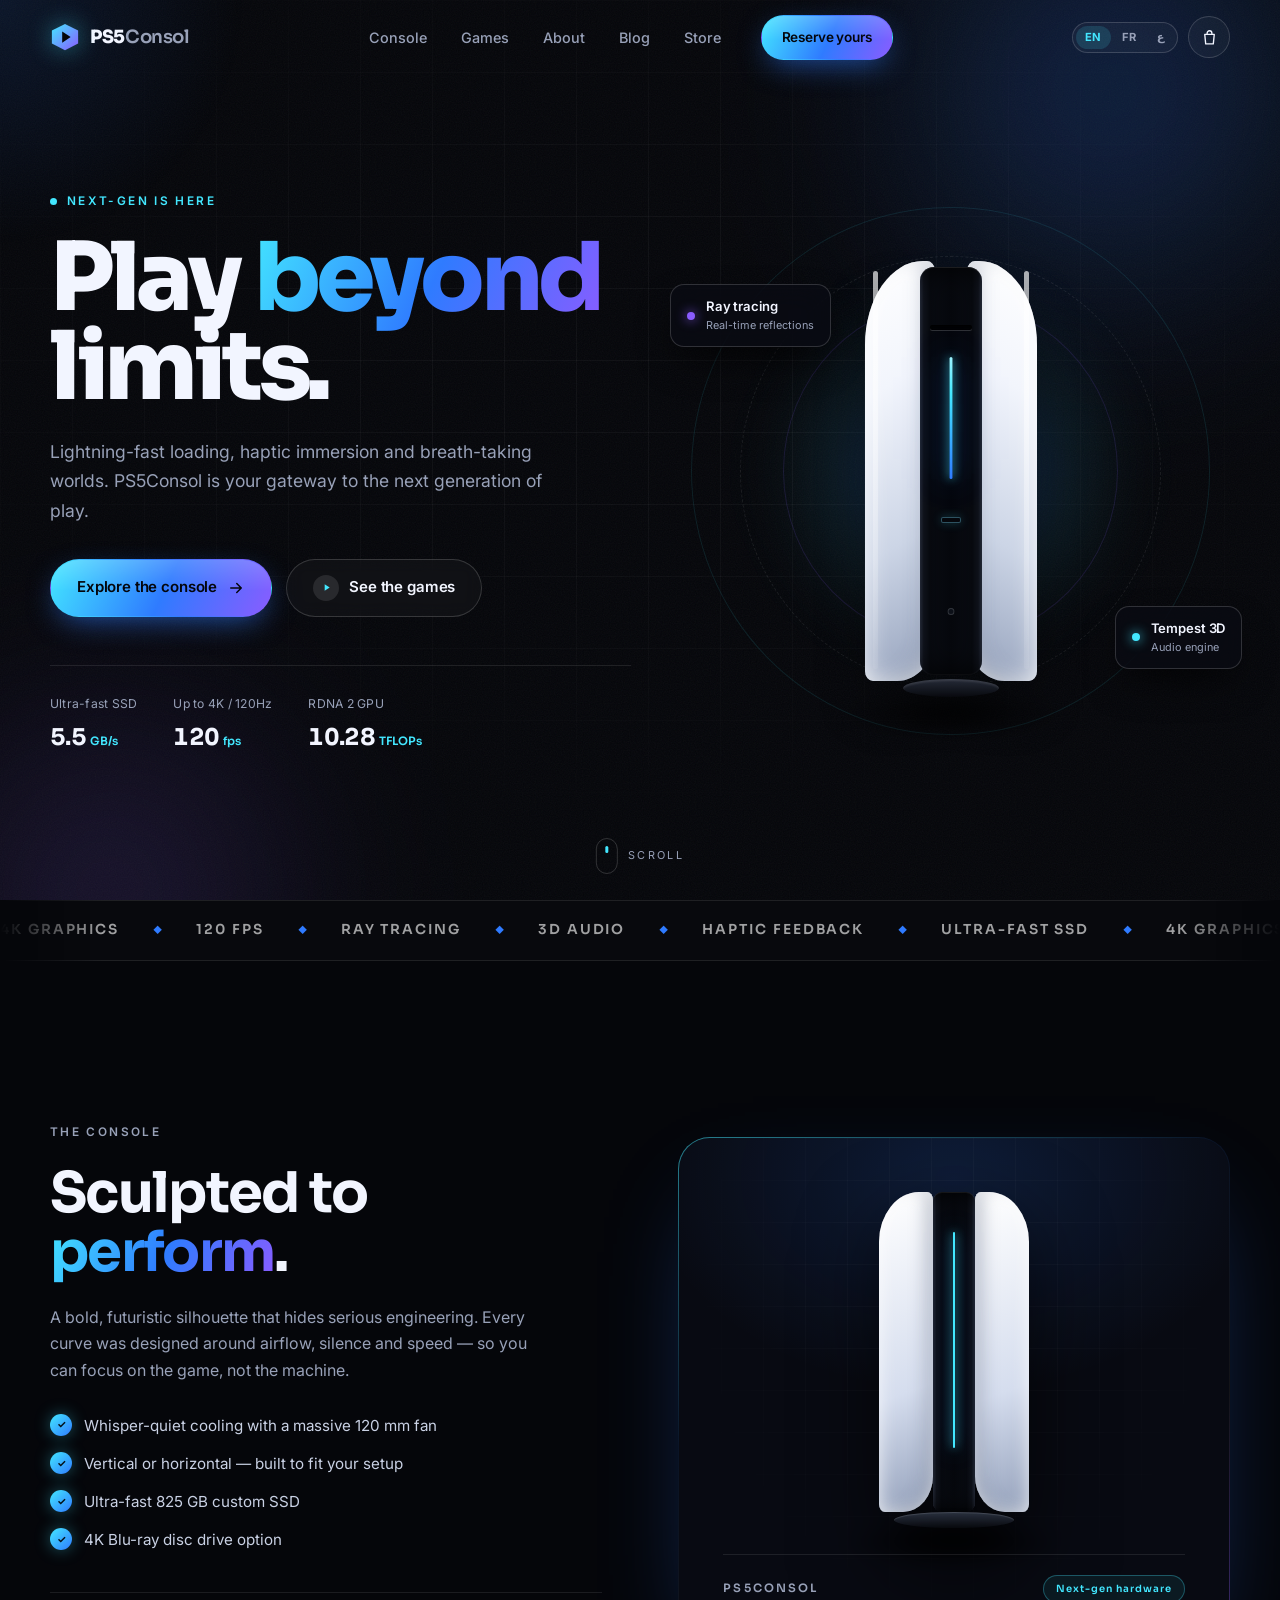
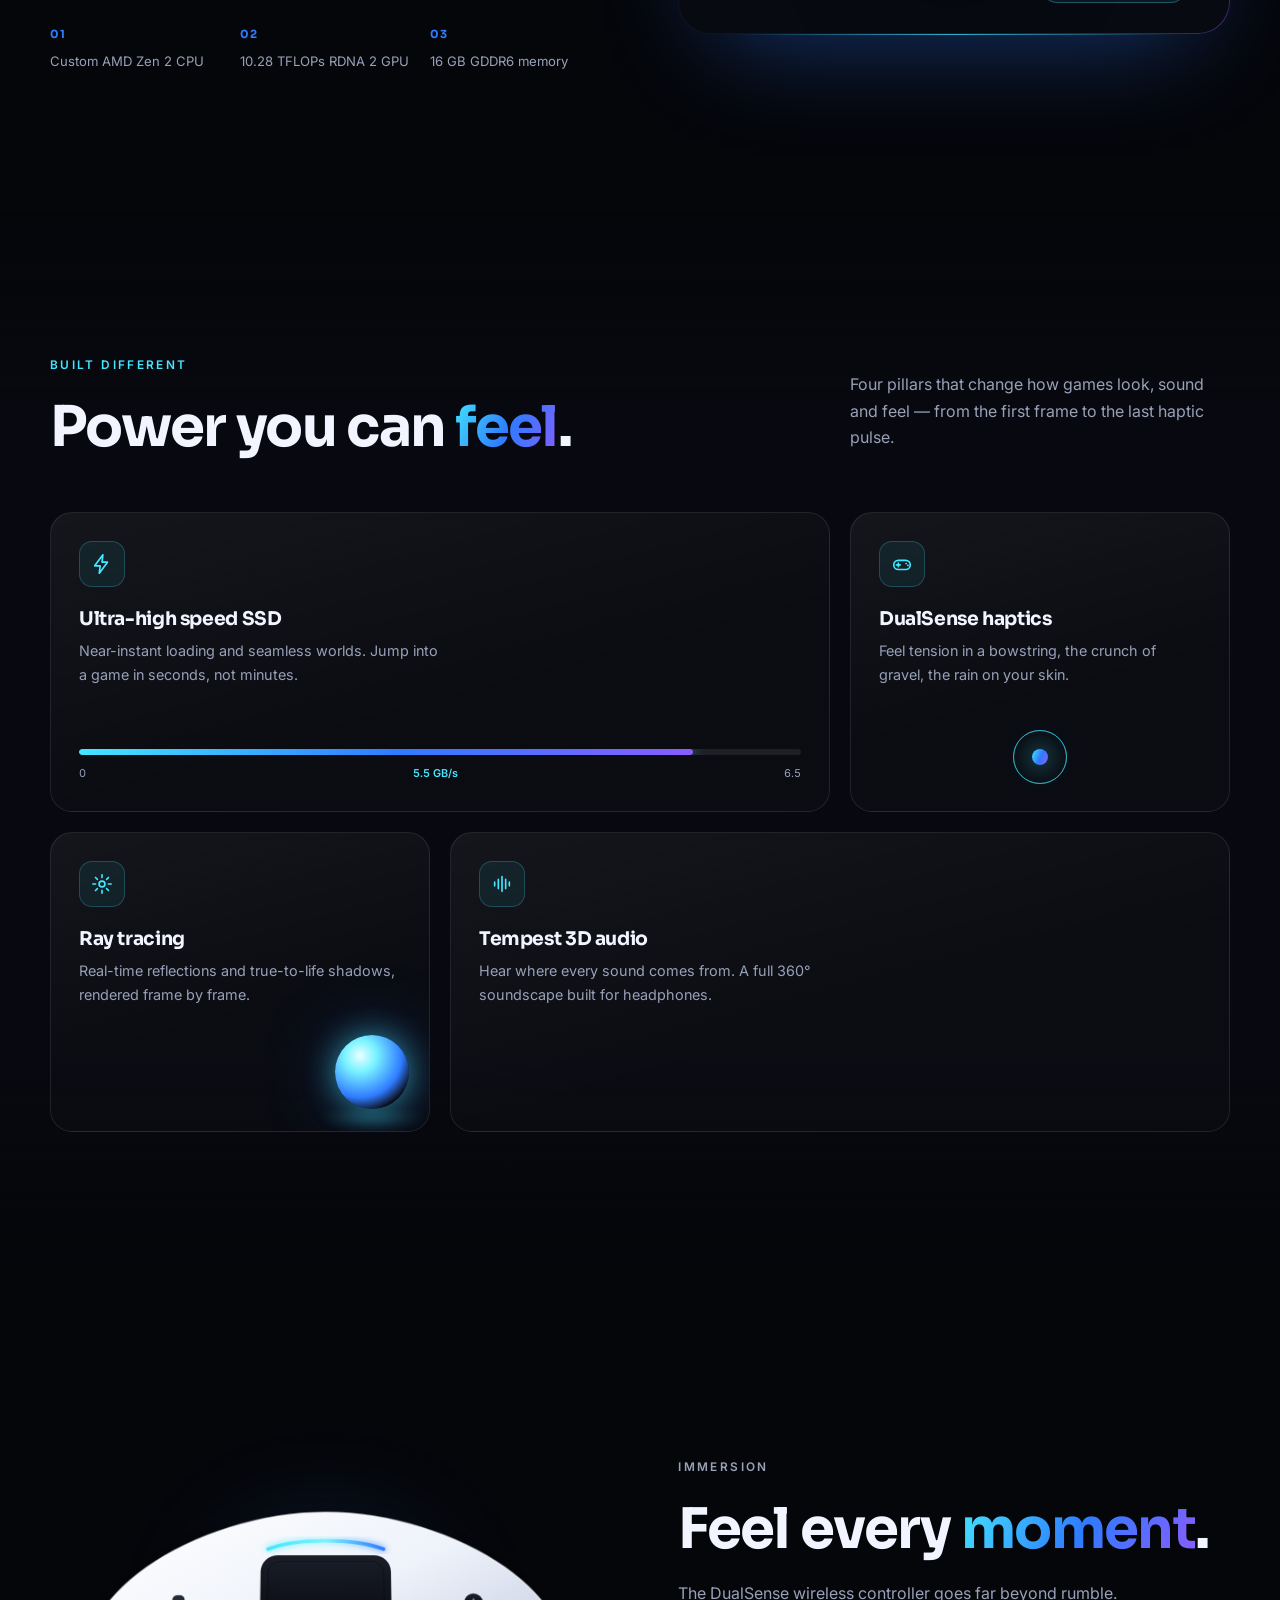
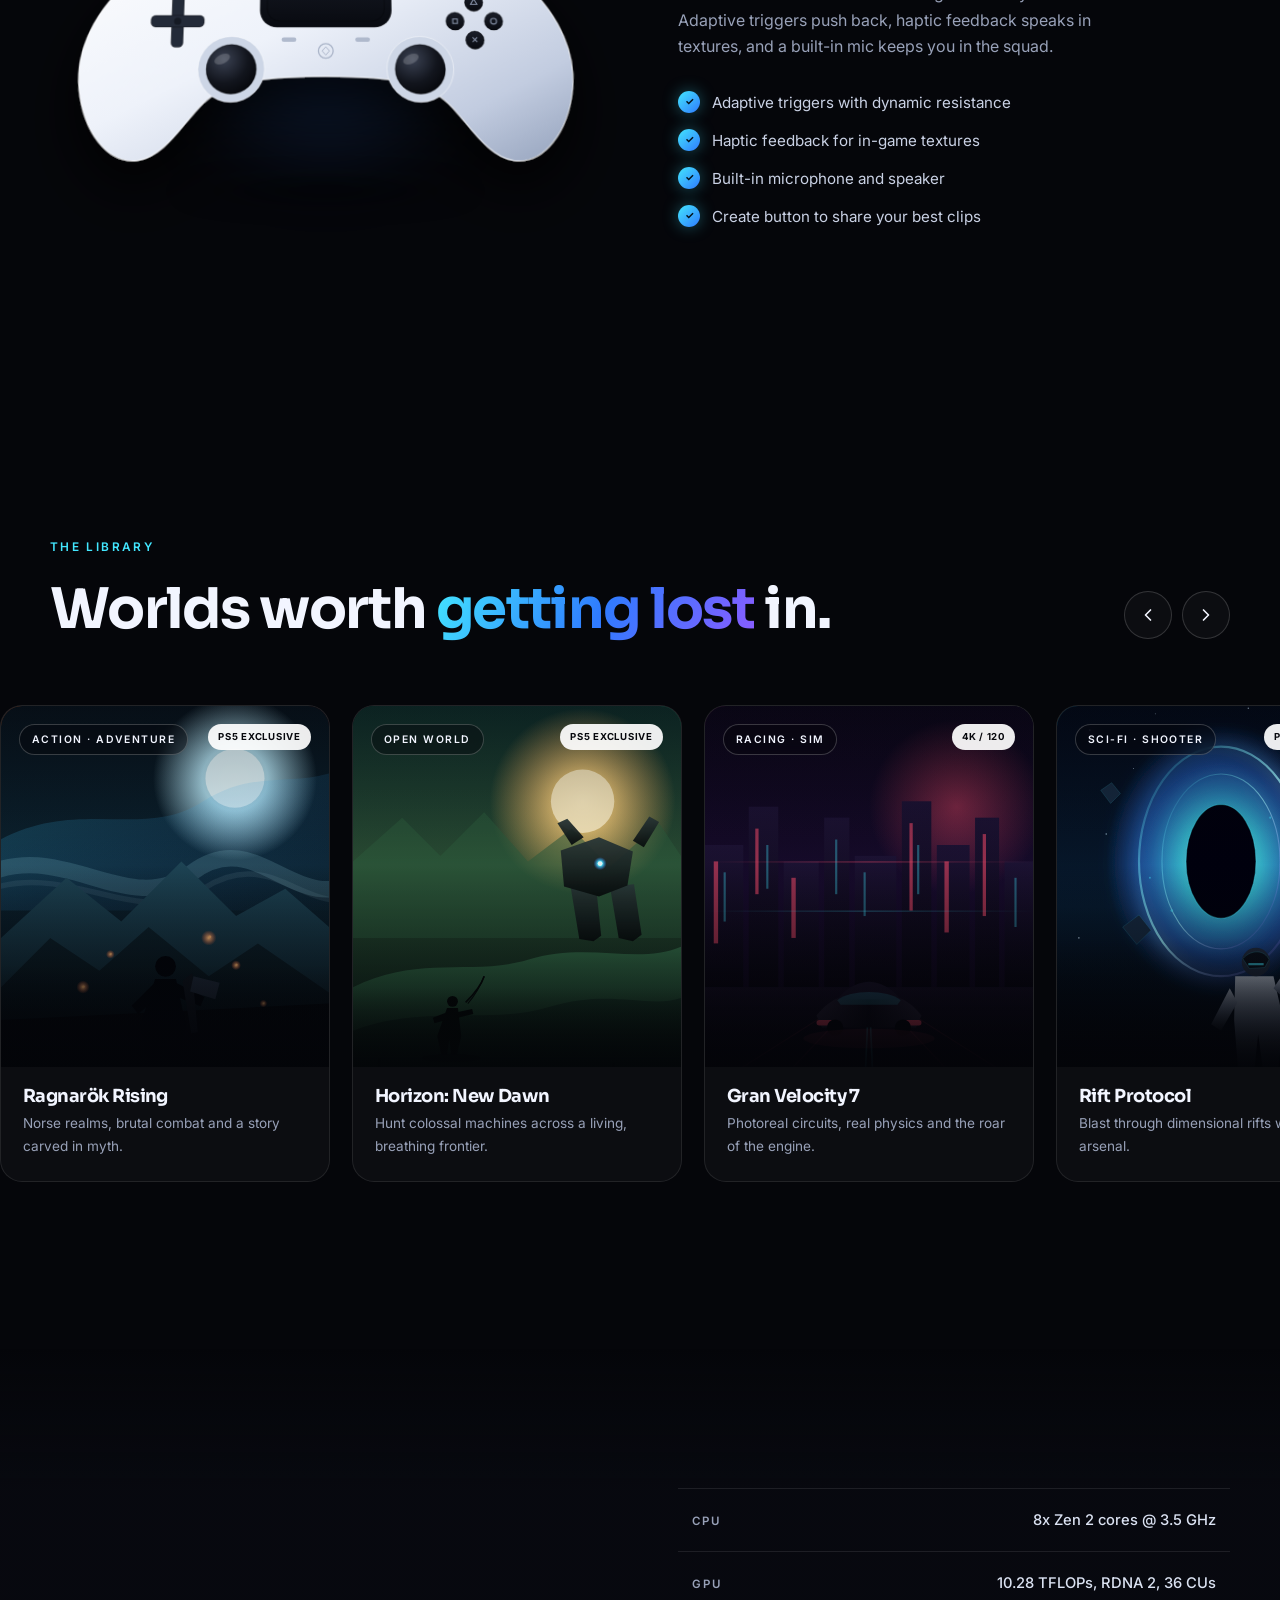
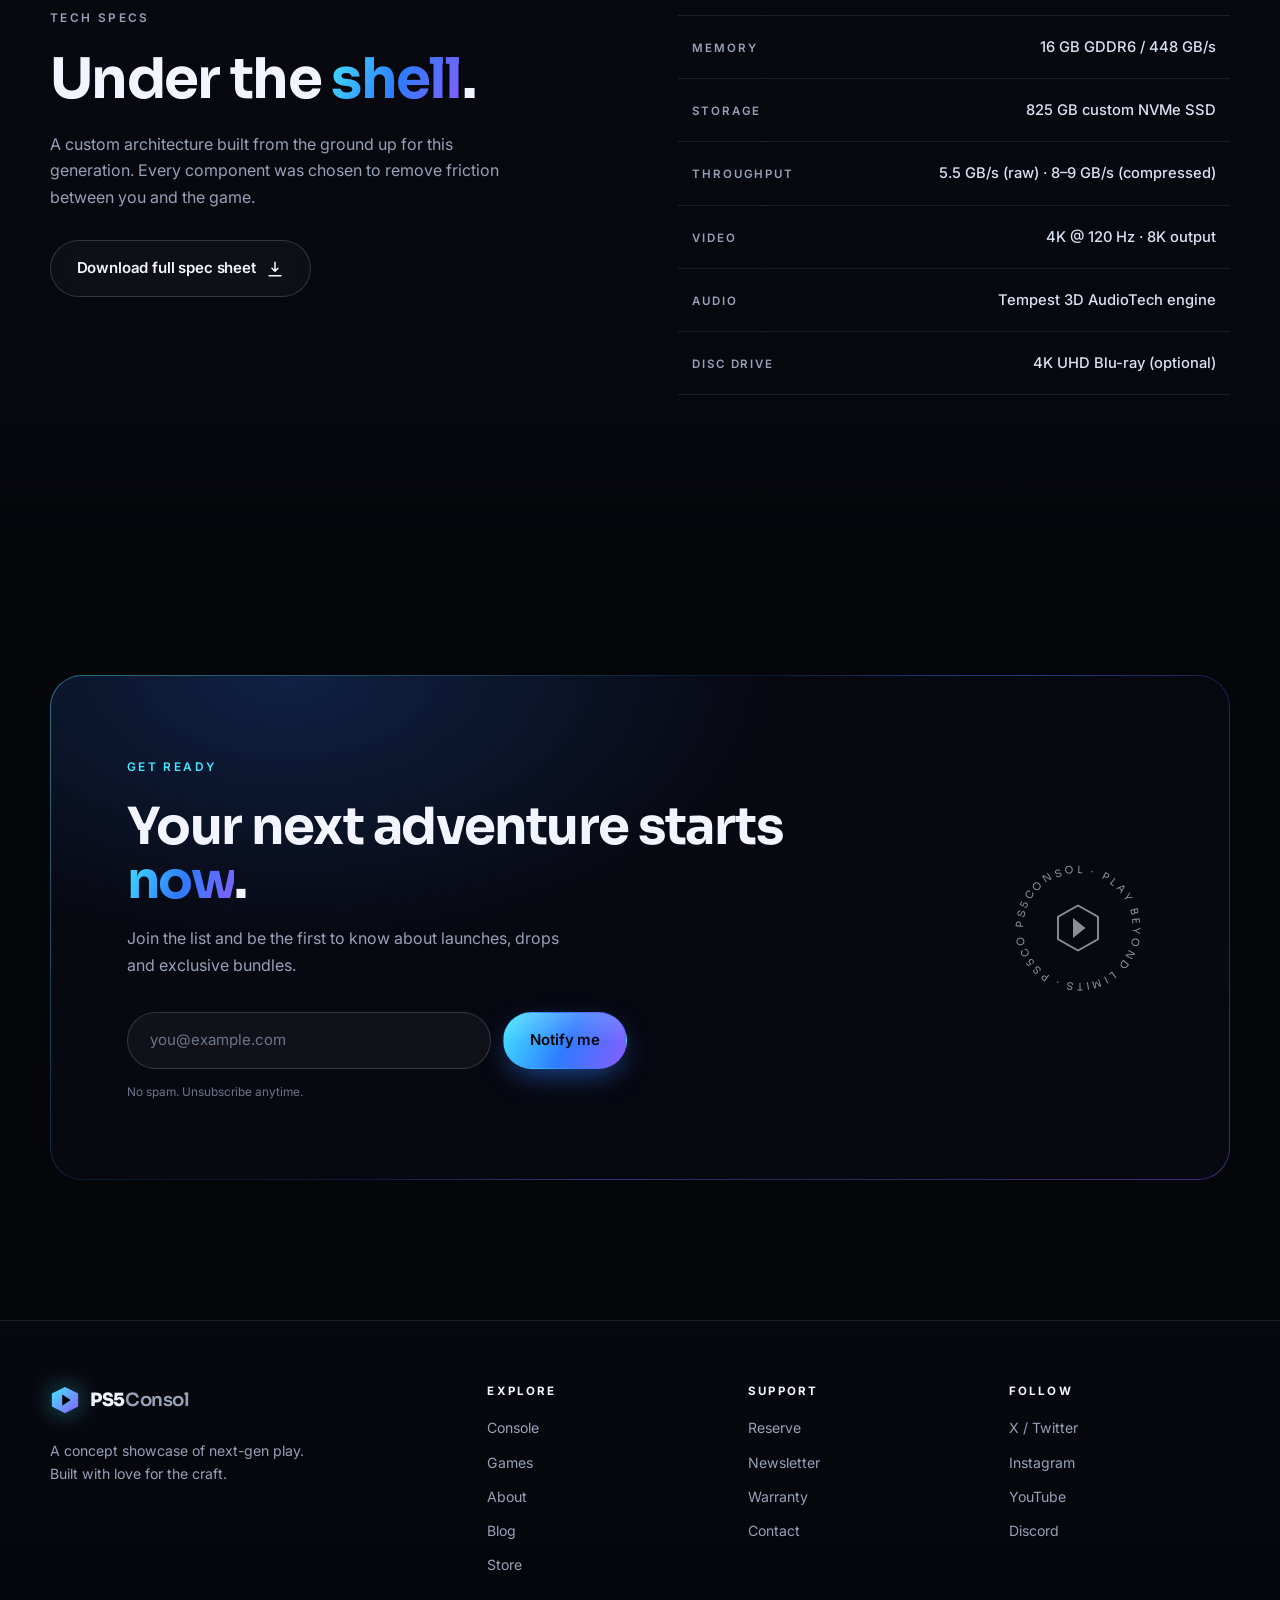
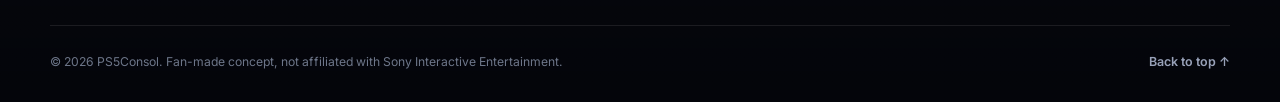
==== commit 80de488a: "Add About, Journal and demo Store with EN/FR/AR i18n - New pages: about.html, blog.html, article.htm" ====
--- a/index.html
+++ b/index.html
@@ -9,11 +9,11 @@
   <link rel="icon" href="data:image/svg+xml,%3Csvg xmlns='http://www.w3.org/2000/svg' viewBox='0 0 32 32'%3E%3Cdefs%3E%3ClinearGradient id='g' x1='0' y1='0' x2='1' y2='1'%3E%3Cstop offset='0' stop-color='%2343e7ff'/%3E%3Cstop offset='1' stop-color='%238a5cff'/%3E%3C/linearGradient%3E%3C/defs%3E%3Cpath d='M16 2 30 9v14L16 30 2 23V9z' fill='url(%23g)'/%3E%3Cpath d='M13 10l9 6-9 6z' fill='%2305060a'/%3E%3C/svg%3E" />
   <link rel="preconnect" href="https://fonts.googleapis.com" />
   <link rel="preconnect" href="https://fonts.gstatic.com" crossorigin />
-  <link href="https://fonts.googleapis.com/css2?family=Inter:wght@400;500;600;700&family=Sora:wght@600;700;800&display=swap" rel="stylesheet" />
+  <link href="https://fonts.googleapis.com/css2?family=Inter:wght@400;500;600;700&family=Sora:wght@600;700;800&family=Tajawal:wght@400;500;700;800&display=swap" rel="stylesheet" />
   <link rel="stylesheet" href="assets/css/style.css" />
 </head>
-<body>
-  <a class="skip-link" href="#main">Skip to content</a>
+<body id="top" data-page="home">
+  <a class="skip-link" href="#main" data-i18n="common.skip">Skip to content</a>
 
   <div class="progress" id="progress" aria-hidden="true"></div>
   <div class="cursor-glow" id="cursorGlow" aria-hidden="true"></div>
@@ -21,7 +21,7 @@
   <!-- ================= NAV ================= -->
   <header class="nav" id="nav">
     <div class="container nav-inner">
-      <a class="brand" href="#top" aria-label="PS5Consol home">
+      <a class="brand" href="index.html" aria-label="PS5Consol home">
         <svg class="brand-mark" viewBox="0 0 32 32" aria-hidden="true">
           <defs>
             <linearGradient id="logoGrad" x1="0" y1="0" x2="1" y2="1">
@@ -36,22 +36,34 @@
       </a>
 
       <nav class="nav-links" id="navLinks" aria-label="Main navigation">
-        <a href="#console">Console</a>
-        <a href="#features">Features</a>
-        <a href="#games">Games</a>
-        <a href="#specs">Specs</a>
-        <a class="btn btn-primary btn-sm nav-cta" href="#reserve">Reserve yours</a>
+        <a href="index.html#console" data-i18n="nav.console">Console</a>
+        <a href="index.html#games" data-i18n="nav.games">Games</a>
+        <a href="about.html" data-i18n="nav.about">About</a>
+        <a href="blog.html" data-i18n="nav.blog">Blog</a>
+        <a href="store.html" data-i18n="nav.store">Store</a>
+        <a class="btn btn-primary btn-sm nav-cta" href="store.html" data-i18n="nav.reserve">Reserve yours</a>
       </nav>
 
-      <button class="nav-toggle" id="navToggle" aria-label="Open menu" aria-expanded="false" aria-controls="navLinks">
-        <span></span><span></span>
-      </button>
+      <div class="nav-tools">
+        <div class="lang-switch" role="group" aria-label="Language" data-i18n-aria="nav.lang">
+          <button class="lang-btn" type="button" data-lang="en">EN</button>
+          <button class="lang-btn" type="button" data-lang="fr">FR</button>
+          <button class="lang-btn" type="button" data-lang="ar">ع</button>
+        </div>
+        <a class="cart-btn" href="store.html" aria-label="Cart" data-i18n-aria="nav.cart">
+          <svg viewBox="0 0 24 24" aria-hidden="true"><path d="M6 8h12l-1.2 12H7.2L6 8Z" fill="none" stroke="currentColor" stroke-width="1.7" stroke-linejoin="round"/><path d="M9 8V6.5a3 3 0 0 1 6 0V8" fill="none" stroke="currentColor" stroke-width="1.7" stroke-linecap="round"/></svg>
+          <span class="cart-count" hidden>0</span>
+        </a>
+        <button class="nav-toggle" id="navToggle" aria-label="Open menu" aria-expanded="false" aria-controls="navLinks">
+          <span></span><span></span>
+        </button>
+      </div>
     </div>
   </header>
 
   <main id="main">
     <!-- ================= HERO ================= -->
-    <section class="hero" id="top">
+    <section class="hero">
       <div class="hero-bg" aria-hidden="true">
         <div class="orb orb-1"></div>
         <div class="orb orb-2"></div>
@@ -61,36 +73,36 @@
 
       <div class="container hero-grid">
         <div class="hero-copy">
-          <p class="eyebrow reveal"><span class="status-dot"></span> Next-gen is here</p>
-          <h1 class="reveal" style="--d:.06s">Play <span class="grad-text">beyond</span><br />limits.</h1>
-          <p class="lead reveal" style="--d:.12s">
+          <p class="eyebrow reveal"><span class="status-dot"></span> <span data-i18n="home.hero.eyebrow">Next-gen is here</span></p>
+          <h1 class="reveal" style="--d:.06s" data-i18n-html="home.hero.title">Play <span class="grad-text">beyond</span><br />limits.</h1>
+          <p class="lead reveal" style="--d:.12s" data-i18n="home.hero.lead">
             Lightning-fast loading, haptic immersion and breath-taking worlds.
             PS5Consol is your gateway to the next generation of play.
           </p>
           <div class="hero-actions reveal" style="--d:.18s">
             <a class="btn btn-primary" href="#console">
-              Explore the console
+              <span data-i18n="home.hero.cta1">Explore the console</span>
               <svg viewBox="0 0 24 24" aria-hidden="true"><path d="M5 12h14M13 6l6 6-6 6" fill="none" stroke="currentColor" stroke-width="2" stroke-linecap="round" stroke-linejoin="round"/></svg>
             </a>
             <a class="btn btn-ghost" href="#games">
               <span class="play-ico" aria-hidden="true">
                 <svg viewBox="0 0 24 24"><path d="M8 5v14l11-7z" fill="currentColor"/></svg>
               </span>
-              See the games
+              <span data-i18n="home.hero.cta2">See the games</span>
             </a>
           </div>
 
           <dl class="hero-stats reveal" style="--d:.24s">
             <div>
-              <dt>Ultra-fast SSD</dt>
+              <dt data-i18n="home.hero.stat1">Ultra-fast SSD</dt>
               <dd><span class="count" data-count="5.5" data-decimals="1">0</span><small>GB/s</small></dd>
             </div>
             <div>
-              <dt>Up to 4K / 120Hz</dt>
+              <dt data-i18n="home.hero.stat2">Up to 4K / 120Hz</dt>
               <dd><span class="count" data-count="120">0</span><small>fps</small></dd>
             </div>
             <div>
-              <dt>RDNA 2 GPU</dt>
+              <dt data-i18n="home.hero.stat3">RDNA 2 GPU</dt>
               <dd><span class="count" data-count="10.28" data-decimals="2">0</span><small>TFLOPs</small></dd>
             </div>
           </dl>
@@ -120,24 +132,24 @@
 
             <div class="float-chip chip-1">
               <span class="chip-dot"></span>
-              <div><strong>Ray tracing</strong><small>Real-time reflections</small></div>
+              <div><strong data-i18n="home.hero.chip1Title">Ray tracing</strong><small data-i18n="home.hero.chip1Sub">Real-time reflections</small></div>
             </div>
             <div class="float-chip chip-2">
               <span class="chip-dot cyan"></span>
-              <div><strong>Tempest 3D</strong><small>Audio engine</small></div>
-            </div>
-          </div>
-        </div>
-      </div>
-
-      <div class="scroll-hint" aria-hidden="true"><span></span>Scroll</div>
+              <div><strong data-i18n="home.hero.chip2Title">Tempest 3D</strong><small data-i18n="home.hero.chip2Sub">Audio engine</small></div>
+            </div>
+          </div>
+        </div>
+      </div>
+
+      <div class="scroll-hint" aria-hidden="true"><span class="mouse"></span><span data-i18n="home.hero.scroll">Scroll</span></div>
     </section>
 
     <!-- ================= MARQUEE ================= -->
     <div class="marquee" aria-hidden="true">
       <div class="marquee-track">
-        <span>4K Graphics</span><i>◆</i><span>120 FPS</span><i>◆</i><span>Ray Tracing</span><i>◆</i><span>3D Audio</span><i>◆</i><span>Haptic Feedback</span><i>◆</i><span>Ultra-fast SSD</span><i>◆</i>
-        <span>4K Graphics</span><i>◆</i><span>120 FPS</span><i>◆</i><span>Ray Tracing</span><i>◆</i><span>3D Audio</span><i>◆</i><span>Haptic Feedback</span><i>◆</i><span>Ultra-fast SSD</span><i>◆</i>
+        <span data-i18n="home.marquee.m0">4K Graphics</span><i>◆</i><span data-i18n="home.marquee.m1">120 FPS</span><i>◆</i><span data-i18n="home.marquee.m2">Ray Tracing</span><i>◆</i><span data-i18n="home.marquee.m3">3D Audio</span><i>◆</i><span data-i18n="home.marquee.m4">Haptic Feedback</span><i>◆</i><span data-i18n="home.marquee.m5">Ultra-fast SSD</span><i>◆</i>
+        <span data-i18n="home.marquee.m0">4K Graphics</span><i>◆</i><span data-i18n="home.marquee.m1">120 FPS</span><i>◆</i><span data-i18n="home.marquee.m2">Ray Tracing</span><i>◆</i><span data-i18n="home.marquee.m3">3D Audio</span><i>◆</i><span data-i18n="home.marquee.m4">Haptic Feedback</span><i>◆</i><span data-i18n="home.marquee.m5">Ultra-fast SSD</span><i>◆</i>
       </div>
     </div>
 
@@ -145,24 +157,24 @@
     <section class="section console-section" id="console">
       <div class="container split">
         <div class="split-copy">
-          <p class="eyebrow reveal">The console</p>
-          <h2 class="reveal" style="--d:.05s">Sculpted to <span class="grad-text">perform</span>.</h2>
-          <p class="reveal" style="--d:.1s">
+          <p class="eyebrow reveal" data-i18n="home.console.eyebrow">The console</p>
+          <h2 class="reveal" style="--d:.05s" data-i18n-html="home.console.title">Sculpted to <span class="grad-text">perform</span>.</h2>
+          <p class="reveal" style="--d:.1s" data-i18n="home.console.lead">
             A bold, futuristic silhouette that hides serious engineering. Every curve was designed
             around airflow, silence and speed — so you can focus on the game, not the machine.
           </p>
 
           <ul class="check-list reveal" style="--d:.15s">
-            <li><span class="check">✓</span> Whisper-quiet cooling with a massive 120&nbsp;mm fan</li>
-            <li><span class="check">✓</span> Vertical or horizontal — built to fit your setup</li>
-            <li><span class="check">✓</span> Ultra-fast 825&nbsp;GB custom SSD</li>
-            <li><span class="check">✓</span> 4K Blu-ray disc drive option</li>
+            <li><span class="check">✓</span> <span data-i18n="home.console.check1">Whisper-quiet cooling with a massive 120&nbsp;mm fan</span></li>
+            <li><span class="check">✓</span> <span data-i18n="home.console.check2">Vertical or horizontal — built to fit your setup</span></li>
+            <li><span class="check">✓</span> <span data-i18n="home.console.check3">Ultra-fast 825&nbsp;GB custom SSD</span></li>
+            <li><span class="check">✓</span> <span data-i18n="home.console.check4">4K Blu-ray disc drive option</span></li>
           </ul>
 
           <div class="mini-specs reveal" style="--d:.2s">
-            <div><span>01</span><p>Custom AMD Zen&nbsp;2 CPU</p></div>
-            <div><span>02</span><p>10.28 TFLOPs RDNA&nbsp;2 GPU</p></div>
-            <div><span>03</span><p>16&nbsp;GB GDDR6 memory</p></div>
+            <div><span>01</span><p data-i18n="home.console.mini1">Custom AMD Zen&nbsp;2 CPU</p></div>
+            <div><span>02</span><p data-i18n="home.console.mini2">10.28 TFLOPs RDNA&nbsp;2 GPU</p></div>
+            <div><span>03</span><p data-i18n="home.console.mini3">16&nbsp;GB GDDR6 memory</p></div>
           </div>
         </div>
 
@@ -176,7 +188,7 @@
               </div>
               <div class="frame-caption">
                 <span>PS5CONSOL</span>
-                <span class="frame-pill">Next-gen hardware</span>
+                <span class="frame-pill" data-i18n="home.console.caption">Next-gen hardware</span>
               </div>
             </div>
             <div class="frame-line"></div>
@@ -190,10 +202,10 @@
       <div class="container">
         <div class="section-head">
           <div>
-            <p class="eyebrow reveal">Built different</p>
-            <h2 class="reveal" style="--d:.05s">Power you can <span class="grad-text">feel</span>.</h2>
-          </div>
-          <p class="section-sub reveal" style="--d:.1s">
+            <p class="eyebrow reveal" data-i18n="home.features.eyebrow">Built different</p>
+            <h2 class="reveal" style="--d:.05s" data-i18n-html="home.features.title">Power you can <span class="grad-text">feel</span>.</h2>
+          </div>
+          <p class="section-sub reveal" style="--d:.1s" data-i18n="home.features.sub">
             Four pillars that change how games look, sound and feel — from the first frame
             to the last haptic pulse.
           </p>
@@ -204,8 +216,8 @@
             <div class="card-icon">
               <svg viewBox="0 0 24 24" aria-hidden="true"><path d="M13 2 4 14h6l-1 8 9-12h-6z" fill="none" stroke="currentColor" stroke-width="1.8" stroke-linejoin="round"/></svg>
             </div>
-            <h3>Ultra-high speed SSD</h3>
-            <p>Near-instant loading and seamless worlds. Jump into a game in seconds, not minutes.</p>
+            <h3 data-i18n="home.features.ssdTitle">Ultra-high speed SSD</h3>
+            <p data-i18n="home.features.ssdDesc">Near-instant loading and seamless worlds. Jump into a game in seconds, not minutes.</p>
             <div class="speed-meter" aria-hidden="true">
               <div class="speed-track"><div class="speed-fill"></div></div>
               <div class="speed-labels"><span>0</span><span class="speed-value">5.5 GB/s</span><span>6.5</span></div>
@@ -216,8 +228,8 @@
             <div class="card-icon">
               <svg viewBox="0 0 24 24" aria-hidden="true"><rect x="3" y="8" width="18" height="10" rx="5" fill="none" stroke="currentColor" stroke-width="1.8"/><path d="M8 11v4M6 13h4" stroke="currentColor" stroke-width="1.8" stroke-linecap="round"/><circle cx="16.5" cy="11.5" r="1" fill="currentColor"/><circle cx="18.5" cy="13.5" r="1" fill="currentColor"/></svg>
             </div>
-            <h3>DualSense haptics</h3>
-            <p>Feel tension in a bowstring, the crunch of gravel, the rain on your skin.</p>
+            <h3 data-i18n="home.features.hapticsTitle">DualSense haptics</h3>
+            <p data-i18n="home.features.hapticsDesc">Feel tension in a bowstring, the crunch of gravel, the rain on your skin.</p>
             <div class="haptic-rings" aria-hidden="true"><i></i><i></i><i></i><span class="haptic-core"></span></div>
           </article>
 
@@ -225,8 +237,8 @@
             <div class="card-icon">
               <svg viewBox="0 0 24 24" aria-hidden="true"><circle cx="12" cy="12" r="3.2" fill="none" stroke="currentColor" stroke-width="1.8"/><path d="M12 2v3M12 19v3M2 12h3M19 12h3M4.9 4.9l2.1 2.1M17 17l2.1 2.1M19.1 4.9 17 7M7 17l-2.1 2.1" stroke="currentColor" stroke-width="1.8" stroke-linecap="round"/></svg>
             </div>
-            <h3>Ray tracing</h3>
-            <p>Real-time reflections and true-to-life shadows, rendered frame by frame.</p>
+            <h3 data-i18n="home.features.rayTitle">Ray tracing</h3>
+            <p data-i18n="home.features.rayDesc">Real-time reflections and true-to-life shadows, rendered frame by frame.</p>
             <div class="rays" aria-hidden="true"><i></i><i></i><i></i><i></i></div>
           </article>
 
@@ -234,8 +246,8 @@
             <div class="card-icon">
               <svg viewBox="0 0 24 24" aria-hidden="true"><path d="M4 10v4M8 7v10M12 4v16M16 7v10M20 10v4" stroke="currentColor" stroke-width="1.8" stroke-linecap="round"/></svg>
             </div>
-            <h3>Tempest 3D audio</h3>
-            <p>Hear where every sound comes from. A full 360° soundscape built for headphones.</p>
+            <h3 data-i18n="home.features.audioTitle">Tempest 3D audio</h3>
+            <p data-i18n="home.features.audioDesc">Hear where every sound comes from. A full 360° soundscape built for headphones.</p>
             <div class="eq" aria-hidden="true"><i></i><i></i><i></i><i></i><i></i><i></i><i></i><i></i><i></i><i></i><i></i><i></i></div>
           </article>
         </div>
@@ -335,17 +347,17 @@
         </div>
 
         <div class="split-copy">
-          <p class="eyebrow reveal">Immersion</p>
-          <h2 class="reveal" style="--d:.05s">Feel every <span class="grad-text">moment</span>.</h2>
-          <p class="reveal" style="--d:.1s">
+          <p class="eyebrow reveal" data-i18n="home.immersion.eyebrow">Immersion</p>
+          <h2 class="reveal" style="--d:.05s" data-i18n-html="home.immersion.title">Feel every <span class="grad-text">moment</span>.</h2>
+          <p class="reveal" style="--d:.1s" data-i18n="home.immersion.lead">
             The DualSense wireless controller goes far beyond rumble. Adaptive triggers push back,
             haptic feedback speaks in textures, and a built-in mic keeps you in the squad.
           </p>
           <ul class="check-list reveal" style="--d:.15s">
-            <li><span class="check">✓</span> Adaptive triggers with dynamic resistance</li>
-            <li><span class="check">✓</span> Haptic feedback for in-game textures</li>
-            <li><span class="check">✓</span> Built-in microphone and speaker</li>
-            <li><span class="check">✓</span> Create button to share your best clips</li>
+            <li><span class="check">✓</span> <span data-i18n="home.immersion.check1">Adaptive triggers with dynamic resistance</span></li>
+            <li><span class="check">✓</span> <span data-i18n="home.immersion.check2">Haptic feedback for in-game textures</span></li>
+            <li><span class="check">✓</span> <span data-i18n="home.immersion.check3">Built-in microphone and speaker</span></li>
+            <li><span class="check">✓</span> <span data-i18n="home.immersion.check4">Create button to share your best clips</span></li>
           </ul>
         </div>
       </div>
@@ -356,8 +368,8 @@
       <div class="container">
         <div class="section-head">
           <div>
-            <p class="eyebrow reveal">The library</p>
-            <h2 class="reveal" style="--d:.05s">Worlds worth <span class="grad-text">getting lost</span> in.</h2>
+            <p class="eyebrow reveal" data-i18n="home.games.eyebrow">The library</p>
+            <h2 class="reveal" style="--d:.05s" data-i18n-html="home.games.title">Worlds worth <span class="grad-text">getting lost</span> in.</h2>
           </div>
           <div class="games-nav reveal" style="--d:.1s">
             <button class="circle-btn" id="gamesPrev" aria-label="Previous games">
@@ -374,61 +386,61 @@
         <div class="games-track" id="gamesTrack">
           <article class="game-card">
             <div class="game-art art-1">
-              <span class="game-tag">Action&nbsp;·&nbsp;Adventure</span>
-              <span class="game-badge">PS5 Exclusive</span>
-              <span class="game-glyph">R</span>
+              <img class="game-cover" src="assets/img/covers/ragnarok.svg" alt="" loading="lazy" />
+              <span class="game-tag" data-i18n="home.games.t1">Action&nbsp;·&nbsp;Adventure</span>
+              <span class="game-badge" data-i18n="home.games.b1">PS5 Exclusive</span>
             </div>
             <div class="game-meta">
               <h3>Ragnarök Rising</h3>
-              <p>Norse realms, brutal combat and a story carved in myth.</p>
+              <p data-i18n="home.games.g1">Norse realms, brutal combat and a story carved in myth.</p>
             </div>
           </article>
 
           <article class="game-card">
             <div class="game-art art-2">
-              <span class="game-tag">Open&nbsp;World</span>
-              <span class="game-badge">PS5 Exclusive</span>
-              <span class="game-glyph">H</span>
+              <img class="game-cover" src="assets/img/covers/horizon.svg" alt="" loading="lazy" />
+              <span class="game-tag" data-i18n="home.games.t2">Open&nbsp;World</span>
+              <span class="game-badge" data-i18n="home.games.b2">PS5 Exclusive</span>
             </div>
             <div class="game-meta">
               <h3>Horizon: New Dawn</h3>
-              <p>Hunt colossal machines across a living, breathing frontier.</p>
+              <p data-i18n="home.games.g2">Hunt colossal machines across a living, breathing frontier.</p>
             </div>
           </article>
 
           <article class="game-card">
             <div class="game-art art-3">
-              <span class="game-tag">Racing&nbsp;·&nbsp;Sim</span>
-              <span class="game-badge">4K / 120</span>
-              <span class="game-glyph">G</span>
+              <img class="game-cover" src="assets/img/covers/velocity.svg" alt="" loading="lazy" />
+              <span class="game-tag" data-i18n="home.games.t3">Racing&nbsp;·&nbsp;Sim</span>
+              <span class="game-badge" data-i18n="home.games.b3">4K / 120</span>
             </div>
             <div class="game-meta">
               <h3>Gran Velocity 7</h3>
-              <p>Photoreal circuits, real physics and the roar of the engine.</p>
+              <p data-i18n="home.games.g3">Photoreal circuits, real physics and the roar of the engine.</p>
             </div>
           </article>
 
           <article class="game-card">
             <div class="game-art art-4">
-              <span class="game-tag">Sci-Fi&nbsp;·&nbsp;Shooter</span>
-              <span class="game-badge">PS5 Exclusive</span>
-              <span class="game-glyph">R</span>
+              <img class="game-cover" src="assets/img/covers/rift.svg" alt="" loading="lazy" />
+              <span class="game-tag" data-i18n="home.games.t4">Sci-Fi&nbsp;·&nbsp;Shooter</span>
+              <span class="game-badge" data-i18n="home.games.b4">PS5 Exclusive</span>
             </div>
             <div class="game-meta">
               <h3>Rift Protocol</h3>
-              <p>Blast through dimensional rifts with a living arsenal.</p>
+              <p data-i18n="home.games.g4">Blast through dimensional rifts with a living arsenal.</p>
             </div>
           </article>
 
           <article class="game-card">
             <div class="game-art art-5">
-              <span class="game-tag">Fighting</span>
-              <span class="game-badge">Haptic&nbsp;Ready</span>
-              <span class="game-glyph">S</span>
+              <img class="game-cover" src="assets/img/covers/shadow.svg" alt="" loading="lazy" />
+              <span class="game-tag" data-i18n="home.games.t5">Fighting</span>
+              <span class="game-badge" data-i18n="home.games.b5">Haptic&nbsp;Ready</span>
             </div>
             <div class="game-meta">
               <h3>Shadow Clash</h3>
-              <p>Master the roster. Every hit lands with weight and feedback.</p>
+              <p data-i18n="home.games.g5">Master the roster. Every hit lands with weight and feedback.</p>
             </div>
           </article>
         </div>
@@ -439,27 +451,27 @@
     <section class="section specs-section" id="specs">
       <div class="container split">
         <div class="split-copy">
-          <p class="eyebrow reveal">Tech specs</p>
-          <h2 class="reveal" style="--d:.05s">Under the <span class="grad-text">shell</span>.</h2>
-          <p class="reveal" style="--d:.1s">
+          <p class="eyebrow reveal" data-i18n="home.specs.eyebrow">Tech specs</p>
+          <h2 class="reveal" style="--d:.05s" data-i18n-html="home.specs.title">Under the <span class="grad-text">shell</span>.</h2>
+          <p class="reveal" style="--d:.1s" data-i18n="home.specs.lead">
             A custom architecture built from the ground up for this generation. Every component
             was chosen to remove friction between you and the game.
           </p>
           <a class="btn btn-ghost reveal" style="--d:.15s" href="#reserve">
-            Download full spec sheet
+            <span data-i18n="home.specs.cta">Download full spec sheet</span>
             <svg viewBox="0 0 24 24" aria-hidden="true"><path d="M12 3v12m0 0 4-4m-4 4-4-4M4 21h16" fill="none" stroke="currentColor" stroke-width="2" stroke-linecap="round" stroke-linejoin="round"/></svg>
           </a>
         </div>
 
         <div class="spec-table reveal" style="--d:.1s">
-          <div class="spec-row"><span>CPU</span><strong>8x Zen 2 cores @ 3.5 GHz</strong></div>
-          <div class="spec-row"><span>GPU</span><strong>10.28 TFLOPs, RDNA 2, 36 CUs</strong></div>
-          <div class="spec-row"><span>Memory</span><strong>16 GB GDDR6 / 448 GB/s</strong></div>
-          <div class="spec-row"><span>Storage</span><strong>825 GB custom NVMe SSD</strong></div>
-          <div class="spec-row"><span>Throughput</span><strong>5.5 GB/s (raw) · 8–9 GB/s (compressed)</strong></div>
-          <div class="spec-row"><span>Video</span><strong>4K @ 120 Hz · 8K output</strong></div>
-          <div class="spec-row"><span>Audio</span><strong>Tempest 3D AudioTech engine</strong></div>
-          <div class="spec-row"><span>Disc drive</span><strong>4K UHD Blu-ray (optional)</strong></div>
+          <div class="spec-row"><span data-i18n="home.specs.r1">CPU</span><strong>8x Zen 2 cores @ 3.5 GHz</strong></div>
+          <div class="spec-row"><span data-i18n="home.specs.r2">GPU</span><strong>10.28 TFLOPs, RDNA 2, 36 CUs</strong></div>
+          <div class="spec-row"><span data-i18n="home.specs.r3">Memory</span><strong>16 GB GDDR6 / 448 GB/s</strong></div>
+          <div class="spec-row"><span data-i18n="home.specs.r4">Storage</span><strong>825 GB custom NVMe SSD</strong></div>
+          <div class="spec-row"><span data-i18n="home.specs.r5">Throughput</span><strong>5.5 GB/s (raw) · 8–9 GB/s (compressed)</strong></div>
+          <div class="spec-row"><span data-i18n="home.specs.r6">Video</span><strong>4K @ 120 Hz · 8K output</strong></div>
+          <div class="spec-row"><span data-i18n="home.specs.r7">Audio</span><strong>Tempest 3D AudioTech engine</strong></div>
+          <div class="spec-row"><span data-i18n="home.specs.r8">Disc drive</span><strong>4K UHD Blu-ray (optional)</strong></div>
         </div>
       </div>
     </section>
@@ -471,16 +483,16 @@
           <div class="cta-orb cta-orb-1" aria-hidden="true"></div>
           <div class="cta-orb cta-orb-2" aria-hidden="true"></div>
           <div class="cta-content">
-            <p class="eyebrow">Get ready</p>
-            <h2>Your next adventure starts <span class="grad-text">now</span>.</h2>
-            <p>Join the list and be the first to know about launches, drops and exclusive bundles.</p>
+            <p class="eyebrow" data-i18n="home.cta.eyebrow">Get ready</p>
+            <h2 data-i18n-html="home.cta.title">Your next adventure starts <span class="grad-text">now</span>.</h2>
+            <p data-i18n="home.cta.lead">Join the list and be the first to know about launches, drops and exclusive bundles.</p>
 
             <form class="cta-form" id="ctaForm" novalidate>
-              <label class="sr-only" for="email">Email address</label>
-              <input id="email" name="email" type="email" placeholder="you@example.com" autocomplete="email" required />
-              <button class="btn btn-primary" type="submit">Notify me</button>
+              <label class="sr-only" for="email" data-i18n="common.email">Email address</label>
+              <input id="email" name="email" type="email" placeholder="you@example.com" data-i18n-placeholder="home.cta.placeholder" autocomplete="email" required />
+              <button class="btn btn-primary" type="submit" data-i18n="home.cta.button">Notify me</button>
             </form>
-            <p class="form-note">No spam. Unsubscribe anytime.</p>
+            <p class="form-note" data-i18n="home.cta.note">No spam. Unsubscribe anytime.</p>
           </div>
           <div class="cta-badge" aria-hidden="true">
             <svg viewBox="0 0 120 120">
@@ -503,49 +515,52 @@
   <footer class="footer">
     <div class="container footer-grid">
       <div class="footer-brand">
-        <a class="brand" href="#top" aria-label="PS5Consol home">
+        <a class="brand" href="index.html" aria-label="PS5Consol home">
           <svg class="brand-mark" viewBox="0 0 32 32" aria-hidden="true">
             <path d="M16 2 30 9v14L16 30 2 23V9z" fill="url(#logoGrad)" />
             <path d="M13 10l9 6-9 6z" fill="#05060a" />
           </svg>
           <span class="brand-text">PS5<span>Consol</span></span>
         </a>
-        <p>A concept showcase of next-gen play. Built with love for the craft.</p>
+        <p data-i18n="footer.tagline">A concept showcase of next-gen play. Built with love for the craft.</p>
       </div>
 
       <div class="footer-col">
-        <h4>Explore</h4>
-        <a href="#console">Console</a>
-        <a href="#features">Features</a>
-        <a href="#games">Games</a>
-        <a href="#specs">Specs</a>
+        <h4 data-i18n="footer.explore">Explore</h4>
+        <a href="index.html#console" data-i18n="nav.console">Console</a>
+        <a href="index.html#games" data-i18n="nav.games">Games</a>
+        <a href="about.html" data-i18n="nav.about">About</a>
+        <a href="blog.html" data-i18n="nav.blog">Blog</a>
+        <a href="store.html" data-i18n="nav.store">Store</a>
       </div>
 
       <div class="footer-col">
-        <h4>Support</h4>
-        <a href="#reserve">Reserve</a>
-        <a href="#reserve">Newsletter</a>
-        <a href="#top">Warranty</a>
-        <a href="#top">Contact</a>
+        <h4 data-i18n="footer.support">Support</h4>
+        <a href="index.html#reserve" data-i18n="footer.reserve">Reserve</a>
+        <a href="index.html#reserve" data-i18n="footer.newsletter">Newsletter</a>
+        <a href="store.html" data-i18n="footer.warranty">Warranty</a>
+        <a href="about.html" data-i18n="footer.contact">Contact</a>
       </div>
 
       <div class="footer-col">
-        <h4>Follow</h4>
-        <a href="#top">X / Twitter</a>
-        <a href="#top">Instagram</a>
-        <a href="#top">YouTube</a>
-        <a href="#top">Discord</a>
+        <h4 data-i18n="footer.follow">Follow</h4>
+        <a href="#" rel="noopener">X / Twitter</a>
+        <a href="#" rel="noopener">Instagram</a>
+        <a href="#" rel="noopener">YouTube</a>
+        <a href="#" rel="noopener">Discord</a>
       </div>
     </div>
 
     <div class="container footer-bottom">
-      <p>© <span id="year">2026</span> PS5Consol. Fan-made concept, not affiliated with Sony Interactive Entertainment.</p>
-      <a class="to-top" href="#top">Back to top ↑</a>
+      <p>© <span id="year">2026</span> PS5Consol. <span data-i18n="footer.disclaimer">Fan-made concept, not affiliated with Sony Interactive Entertainment.</span></p>
+      <a class="to-top" href="#top" data-i18n="footer.backToTop">Back to top ↑</a>
     </div>
   </footer>
 
   <div class="toast" id="toast" role="status" aria-live="polite"></div>
 
+  <script src="assets/js/i18n.js" defer></script>
+  <script src="assets/js/cart.js" defer></script>
   <script src="assets/js/main.js" defer></script>
 </body>
 </html>
--- a/assets/css/style.css
+++ b/assets/css/style.css
@@ -1,5 +1,5 @@
 /* =========================================================
-   PS5Consol — design system
+   PS5Consol â€” design system
    ========================================================= */
 :root {
   --bg: #05060a;
@@ -548,14 +548,14 @@
   color: var(--muted);
   z-index: 2;
 }
-.scroll-hint span {
+.scroll-hint .mouse {
   width: 22px;
   height: 36px;
   border: 1px solid var(--line-strong);
   border-radius: 12px;
   position: relative;
 }
-.scroll-hint span::after {
+.scroll-hint .mouse::after {
   content: "";
   position: absolute;
   left: 50%;
@@ -1801,6 +1801,9 @@
   opacity: 1;
   transform: translate(-50%, 0);
 }
+body.cart-open .toast {
+  bottom: 196px;
+}
 
 /* =========================================================
    Reveal animation
@@ -2015,3 +2018,1159 @@
     width: 85%;
   }
 }
+
+/* =========================================================
+   v2 â€” navigation tools (language + cart)
+   ========================================================= */
+.nav-tools {
+  display: flex;
+  align-items: center;
+  gap: 10px;
+  flex: none;
+}
+
+.lang-switch {
+  display: flex;
+  align-items: center;
+  gap: 2px;
+  padding: 3px;
+  border-radius: 999px;
+  border: 1px solid var(--line-strong);
+  background: rgba(255, 255, 255, 0.03);
+}
+.lang-btn {
+  border: 0;
+  background: transparent;
+  color: var(--muted);
+  font-size: 0.7rem;
+  font-weight: 700;
+  letter-spacing: 0.05em;
+  padding: 6px 9px;
+  border-radius: 999px;
+  line-height: 1;
+  cursor: pointer;
+  transition: color 0.25s ease, background 0.25s ease;
+}
+.lang-btn:hover {
+  color: var(--text);
+}
+.lang-btn.active {
+  background: rgba(67, 231, 255, 0.14);
+  color: var(--cyan);
+}
+
+.cart-btn {
+  position: relative;
+  display: grid;
+  place-items: center;
+  width: 42px;
+  height: 42px;
+  border-radius: 50%;
+  border: 1px solid var(--line-strong);
+  background: rgba(255, 255, 255, 0.03);
+  color: var(--text);
+  transition: background 0.25s ease, border-color 0.25s ease, transform 0.25s ease;
+}
+.cart-btn svg {
+  width: 19px;
+  height: 19px;
+}
+.cart-btn:hover {
+  background: rgba(255, 255, 255, 0.08);
+  border-color: rgba(67, 231, 255, 0.4);
+  transform: translateY(-1px);
+}
+.cart-count {
+  position: absolute;
+  top: -5px;
+  right: -5px;
+  min-width: 19px;
+  height: 19px;
+  padding: 0 5px;
+  border-radius: 999px;
+  background: var(--grad);
+  color: #04060c;
+  font-size: 0.64rem;
+  font-weight: 800;
+  display: grid;
+  place-items: center;
+  box-shadow: 0 4px 12px rgba(47, 123, 255, 0.5);
+}
+.cart-count[hidden] {
+  display: none;
+}
+@keyframes cartPulse {
+  0% {
+    transform: scale(1);
+  }
+  40% {
+    transform: scale(1.35);
+  }
+  100% {
+    transform: scale(1);
+  }
+}
+.cart-count.pulse {
+  animation: cartPulse 0.45s var(--ease);
+}
+
+/* =========================================================
+   v2 â€” game cover artwork
+   ========================================================= */
+.game-cover {
+  position: absolute;
+  inset: 0;
+  width: 100%;
+  height: 100%;
+  object-fit: cover;
+  z-index: -2;
+  transition: transform 0.7s var(--ease);
+}
+.game-card:hover .game-cover {
+  transform: scale(1.06);
+}
+.game-art::before {
+  display: none;
+}
+.game-art::after {
+  background: linear-gradient(180deg, rgba(4, 5, 10, 0.3), rgba(3, 4, 8, 0.02) 44%, rgba(3, 4, 8, 0.82));
+}
+
+/* =========================================================
+   v2 â€” inner page hero
+   ========================================================= */
+.page-hero {
+  position: relative;
+  padding: calc(var(--nav-h) + clamp(70px, 9vw, 118px)) 0 clamp(64px, 8vw, 104px);
+  overflow: hidden;
+  border-bottom: 1px solid var(--line);
+}
+.page-hero-bg {
+  position: absolute;
+  inset: 0;
+  pointer-events: none;
+  overflow: hidden;
+}
+.page-hero .orb-1 {
+  top: -320px;
+  right: -120px;
+  opacity: 0.4;
+}
+.page-hero .orb-2 {
+  bottom: -340px;
+  left: -140px;
+  opacity: 0.35;
+}
+.page-hero .grid-lines {
+  mask-image: radial-gradient(ellipse 75% 70% at 50% 45%, #000 20%, transparent 78%);
+  -webkit-mask-image: radial-gradient(ellipse 75% 70% at 50% 45%, #000 20%, transparent 78%);
+}
+.page-hero-inner {
+  position: relative;
+  z-index: 1;
+  max-width: 860px;
+}
+.page-hero h1 {
+  font-size: clamp(2.6rem, 6.4vw, 4.8rem);
+  line-height: 1.02;
+  letter-spacing: -0.04em;
+  margin-bottom: 22px;
+  max-width: 17ch;
+}
+.page-hero .lead {
+  max-width: 56ch;
+  margin-bottom: 0;
+}
+
+/* =========================================================
+   v2 â€” about
+   ========================================================= */
+.stats-section {
+  padding-top: 0;
+}
+.stats-row {
+  display: grid;
+  grid-template-columns: repeat(3, 1fr);
+  gap: 20px;
+}
+.stat-card {
+  padding: 30px;
+  border-radius: var(--radius);
+  border: 1px solid var(--line);
+  background: linear-gradient(165deg, rgba(255, 255, 255, 0.055), rgba(255, 255, 255, 0.015));
+  display: flex;
+  flex-direction: column;
+  gap: 8px;
+}
+.stat-card strong {
+  font-family: var(--font-display);
+  font-size: clamp(2rem, 4vw, 3rem);
+  font-weight: 800;
+  letter-spacing: -0.04em;
+  background: var(--grad);
+  -webkit-background-clip: text;
+  background-clip: text;
+  color: transparent;
+  line-height: 1;
+}
+.stat-card > span {
+  font-size: 0.85rem;
+  color: var(--muted);
+}
+.stat-card strong .count {
+  font: inherit;
+  color: inherit;
+  letter-spacing: inherit;
+}
+
+.about-visual {
+  position: relative;
+  border-radius: var(--radius-lg);
+  border: 1px solid var(--line-strong);
+  background: radial-gradient(ellipse 80% 60% at 50% 0%, rgba(47, 123, 255, 0.2), transparent 65%), #080a12;
+  padding: 46px 34px 26px;
+  overflow: hidden;
+  box-shadow: 0 40px 100px -50px rgba(47, 123, 255, 0.5);
+}
+.about-visual::before {
+  content: "";
+  position: absolute;
+  inset: 0;
+  background-image: linear-gradient(rgba(255, 255, 255, 0.04) 1px, transparent 1px),
+    linear-gradient(90deg, rgba(255, 255, 255, 0.04) 1px, transparent 1px);
+  background-size: 42px 42px;
+  mask-image: radial-gradient(ellipse at 50% 30%, #000, transparent 75%);
+  -webkit-mask-image: radial-gradient(ellipse at 50% 30%, #000, transparent 75%);
+  pointer-events: none;
+}
+.about-shot {
+  position: relative;
+  width: min(100%, 320px);
+  margin: 0 auto;
+  filter: drop-shadow(0 34px 50px rgba(0, 0, 0, 0.6));
+  animation: consoleFloat 8s ease-in-out infinite;
+}
+.about-visual-caption {
+  position: relative;
+  display: flex;
+  align-items: center;
+  justify-content: space-between;
+  gap: 16px;
+  margin-top: 34px;
+  padding-top: 18px;
+  border-top: 1px solid var(--line);
+  font-family: var(--font-display);
+  font-size: 0.72rem;
+  font-weight: 600;
+  letter-spacing: 0.18em;
+  color: var(--muted);
+}
+
+.value-grid {
+  display: grid;
+  grid-template-columns: repeat(3, 1fr);
+  gap: 20px;
+}
+.value-card {
+  position: relative;
+  padding: 32px 28px;
+  border-radius: var(--radius);
+  border: 1px solid var(--line);
+  background: linear-gradient(165deg, rgba(255, 255, 255, 0.05), rgba(255, 255, 255, 0.012) 60%);
+  overflow: hidden;
+  transition: border-color 0.35s ease, transform 0.35s var(--ease);
+}
+.value-card:hover {
+  border-color: rgba(67, 231, 255, 0.3);
+  transform: translateY(-4px);
+}
+.value-num {
+  display: inline-block;
+  font-family: var(--font-display);
+  font-size: 0.72rem;
+  font-weight: 700;
+  letter-spacing: 0.16em;
+  color: var(--cyan);
+  margin-bottom: 26px;
+}
+.value-card h3 {
+  font-size: 1.25rem;
+  margin-bottom: 10px;
+}
+.value-card p {
+  font-size: 0.9rem;
+  color: var(--muted);
+}
+
+.timeline {
+  list-style: none;
+  margin: 10px 0 0;
+  padding: 0;
+  display: grid;
+  grid-template-columns: repeat(4, 1fr);
+  gap: 24px;
+  position: relative;
+}
+.timeline::before {
+  content: "";
+  position: absolute;
+  left: 0;
+  right: 0;
+  top: 7px;
+  height: 1px;
+  background: linear-gradient(90deg, rgba(67, 231, 255, 0.5), rgba(138, 92, 255, 0.25), transparent);
+}
+.timeline-item {
+  position: relative;
+  padding-top: 36px;
+}
+.timeline-item::before {
+  content: "";
+  position: absolute;
+  top: 1px;
+  left: 0;
+  width: 13px;
+  height: 13px;
+  border-radius: 50%;
+  background: var(--bg);
+  border: 2px solid var(--cyan);
+  box-shadow: 0 0 16px rgba(67, 231, 255, 0.6);
+}
+.time-year {
+  display: block;
+  font-family: var(--font-display);
+  font-size: 0.72rem;
+  font-weight: 700;
+  letter-spacing: 0.16em;
+  color: var(--muted);
+  margin-bottom: 12px;
+}
+.timeline-item h3 {
+  font-size: 1.1rem;
+  margin-bottom: 8px;
+}
+.timeline-item p {
+  font-size: 0.86rem;
+  color: var(--muted);
+}
+.about-cta h2 {
+  max-width: 22ch;
+}
+.about-cta .btn {
+  margin-top: 4px;
+}
+
+/* =========================================================
+   v2 â€” journal
+   ========================================================= */
+.blog-section {
+  padding-top: clamp(54px, 6vw, 80px);
+}
+.featured-post {
+  display: grid;
+  grid-template-columns: 1.05fr 1fr;
+  border: 1px solid var(--line);
+  border-radius: var(--radius-lg);
+  overflow: hidden;
+  background: linear-gradient(165deg, rgba(255, 255, 255, 0.05), rgba(255, 255, 255, 0.012));
+  margin-bottom: clamp(54px, 7vw, 90px);
+}
+.featured-post .post-cover {
+  min-height: 340px;
+  aspect-ratio: auto;
+  border-bottom: 0;
+}
+.featured-post .post-body {
+  padding: clamp(28px, 4vw, 48px);
+  display: flex;
+  flex-direction: column;
+  align-items: flex-start;
+  justify-content: center;
+  gap: 14px;
+}
+.featured-post h2 {
+  font-size: clamp(1.7rem, 3vw, 2.4rem);
+  letter-spacing: -0.03em;
+  line-height: 1.08;
+}
+.featured-post h2 a:hover {
+  color: var(--cyan);
+}
+.featured-label {
+  align-self: flex-start;
+  padding: 5px 11px;
+  border-radius: 999px;
+  border: 1px solid rgba(67, 231, 255, 0.35);
+  background: rgba(67, 231, 255, 0.08);
+  color: var(--cyan);
+  font-size: 0.62rem;
+  font-weight: 700;
+  letter-spacing: 0.14em;
+  text-transform: uppercase;
+}
+.featured-post .post-meta {
+  margin-top: 2px;
+}
+.featured-post .post-excerpt {
+  font-size: 0.98rem;
+  max-width: 46ch;
+}
+.featured-post .btn {
+  margin-top: 10px;
+}
+
+.post-grid {
+  display: grid;
+  grid-template-columns: repeat(2, 1fr);
+  gap: 24px;
+}
+.post-cover {
+  display: block;
+  position: relative;
+  overflow: hidden;
+  aspect-ratio: 16 / 9;
+  background: #0a0c14;
+}
+.post-cover img {
+  width: 100%;
+  height: 100%;
+  object-fit: cover;
+  transition: transform 0.7s var(--ease);
+}
+.post-card:hover .post-cover img,
+.featured-post:hover .post-cover img {
+  transform: scale(1.05);
+}
+.post-card {
+  display: flex;
+  flex-direction: column;
+  border: 1px solid var(--line);
+  border-radius: var(--radius);
+  overflow: hidden;
+  background: rgba(255, 255, 255, 0.025);
+  transition: transform 0.4s var(--ease), border-color 0.4s ease, box-shadow 0.4s ease;
+}
+.post-card:hover {
+  transform: translateY(-5px);
+  border-color: rgba(255, 255, 255, 0.22);
+  box-shadow: 0 30px 60px -32px rgba(0, 0, 0, 0.9);
+}
+.post-body {
+  padding: 26px;
+  display: flex;
+  flex-direction: column;
+  align-items: flex-start;
+  gap: 10px;
+  flex: 1;
+}
+.post-meta {
+  display: flex;
+  flex-wrap: wrap;
+  align-items: center;
+  gap: 8px;
+  font-size: 0.68rem;
+  font-weight: 600;
+  letter-spacing: 0.12em;
+  text-transform: uppercase;
+  color: var(--muted);
+}
+.post-cat {
+  color: var(--cyan);
+}
+.meta-dot {
+  color: rgba(255, 255, 255, 0.25);
+}
+.post-card h3 {
+  font-size: 1.28rem;
+  line-height: 1.22;
+  letter-spacing: -0.02em;
+}
+.post-card h3 a:hover {
+  color: var(--cyan);
+}
+.post-excerpt {
+  font-size: 0.9rem;
+  color: var(--muted);
+  flex: 1;
+}
+.post-link {
+  display: inline-flex;
+  align-items: center;
+  gap: 8px;
+  font-size: 0.82rem;
+  font-weight: 600;
+  color: var(--cyan);
+  margin-top: 4px;
+}
+.post-link span {
+  transition: transform 0.3s var(--ease);
+}
+.post-link:hover span {
+  transform: translateX(4px);
+}
+.empty-note {
+  color: var(--muted);
+  padding: 40px 0;
+}
+
+/* =========================================================
+   v2 â€” article
+   ========================================================= */
+.article-hero {
+  padding-bottom: clamp(44px, 6vw, 70px);
+}
+.article-head h1 {
+  max-width: 22ch;
+  font-size: clamp(2.2rem, 5vw, 3.8rem);
+  line-height: 1.06;
+  margin: 18px 0;
+}
+.back-link {
+  display: inline-flex;
+  align-items: center;
+  gap: 8px;
+  font-size: 0.8rem;
+  font-weight: 600;
+  color: var(--muted);
+  margin-bottom: 26px;
+  transition: color 0.25s ease;
+}
+.back-link:hover {
+  color: var(--cyan);
+}
+.article-byline {
+  font-size: 0.9rem;
+  color: var(--muted);
+}
+.article-section {
+  padding-top: 0;
+}
+.article-layout {
+  max-width: 900px;
+  margin-inline: auto;
+}
+.article-cover {
+  border-radius: var(--radius-lg);
+  overflow: hidden;
+  border: 1px solid var(--line);
+  margin-bottom: clamp(36px, 5vw, 56px);
+  max-height: 480px;
+  background: #080a12;
+}
+.article-cover img {
+  width: 100%;
+  height: 100%;
+  object-fit: cover;
+}
+@media (min-width: 761px) {
+  .article-cover {
+    aspect-ratio: 15 / 8;
+  }
+}
+.article-body {
+  max-width: 720px;
+  margin-inline: auto;
+}
+.article-body p {
+  color: #c9d1e4;
+  font-size: 1.05rem;
+  line-height: 1.8;
+  margin-bottom: 24px;
+}
+.article-body blockquote {
+  margin: 34px 0;
+  padding: 24px 28px;
+  border-left: 3px solid var(--cyan);
+  background: rgba(67, 231, 255, 0.05);
+  border-radius: 0 var(--radius) var(--radius) 0;
+  font-family: var(--font-display);
+  font-size: 1.18rem;
+  line-height: 1.5;
+  color: var(--text);
+}
+.article-more {
+  margin-top: clamp(56px, 7vw, 84px);
+  padding-top: 40px;
+  border-top: 1px solid var(--line);
+}
+.article-more h2 {
+  font-size: 1.5rem;
+  margin-bottom: 24px;
+}
+.article-more-grid {
+  display: grid;
+  grid-template-columns: 1fr 1fr;
+  gap: 20px;
+}
+.article-more .post-card .post-cover {
+  aspect-ratio: 16 / 8;
+}
+
+/* =========================================================
+   v2 â€” store
+   ========================================================= */
+.store-section {
+  padding-top: clamp(44px, 6vw, 70px);
+}
+.filter-bar {
+  display: flex;
+  flex-wrap: wrap;
+  gap: 10px;
+  margin-bottom: 34px;
+}
+.filter-chip {
+  padding: 10px 20px;
+  border-radius: 999px;
+  border: 1px solid var(--line-strong);
+  background: rgba(255, 255, 255, 0.03);
+  color: var(--muted);
+  font-size: 0.84rem;
+  font-weight: 600;
+  cursor: pointer;
+  transition: color 0.25s ease, border-color 0.25s ease, background 0.25s ease, transform 0.25s ease;
+}
+.filter-chip:hover {
+  color: var(--text);
+  border-color: rgba(255, 255, 255, 0.3);
+  transform: translateY(-1px);
+}
+.filter-chip.active {
+  background: var(--grad);
+  border-color: transparent;
+  color: #04060c;
+  box-shadow: 0 10px 24px -10px rgba(47, 123, 255, 0.7);
+}
+
+.product-grid {
+  display: grid;
+  grid-template-columns: repeat(3, 1fr);
+  gap: 22px;
+}
+.product-card {
+  display: flex;
+  flex-direction: column;
+  border: 1px solid var(--line);
+  border-radius: var(--radius);
+  background: linear-gradient(165deg, rgba(255, 255, 255, 0.05), rgba(255, 255, 255, 0.012) 62%);
+  overflow: hidden;
+  transition: transform 0.4s var(--ease), border-color 0.4s ease, box-shadow 0.4s ease;
+}
+.product-card:hover {
+  transform: translateY(-5px);
+  border-color: rgba(67, 231, 255, 0.3);
+  box-shadow: 0 30px 60px -32px rgba(0, 0, 0, 0.9);
+}
+.product-media {
+  position: relative;
+  aspect-ratio: 1 / 0.92;
+  display: grid;
+  place-items: center;
+  padding: 34px 26px 22px;
+  background: radial-gradient(circle at 50% 42%, rgba(47, 123, 255, 0.18), transparent 66%);
+  border-bottom: 1px solid var(--line);
+  overflow: hidden;
+}
+.product-media::before {
+  content: "";
+  position: absolute;
+  inset: 0;
+  background-image: linear-gradient(rgba(255, 255, 255, 0.035) 1px, transparent 1px),
+    linear-gradient(90deg, rgba(255, 255, 255, 0.035) 1px, transparent 1px);
+  background-size: 36px 36px;
+  mask-image: radial-gradient(ellipse at 50% 45%, #000, transparent 75%);
+  -webkit-mask-image: radial-gradient(ellipse at 50% 45%, #000, transparent 75%);
+  pointer-events: none;
+}
+.product-media img {
+  position: relative;
+  width: 100%;
+  max-width: 240px;
+  height: auto;
+  filter: drop-shadow(0 26px 30px rgba(0, 0, 0, 0.55));
+  transition: transform 0.5s var(--ease);
+}
+.product-card:hover .product-media img {
+  transform: translateY(-6px) scale(1.03);
+}
+.product-badge {
+  position: absolute;
+  top: 16px;
+  left: 16px;
+  z-index: 2;
+  padding: 5px 10px;
+  border-radius: 999px;
+  background: rgba(255, 255, 255, 0.92);
+  color: #07080d;
+  font-size: 0.6rem;
+  font-weight: 700;
+  letter-spacing: 0.08em;
+  text-transform: uppercase;
+}
+.product-info {
+  padding: 22px 22px 24px;
+  display: flex;
+  flex-direction: column;
+  gap: 8px;
+  flex: 1;
+}
+.product-info h3 {
+  font-size: 1.08rem;
+  letter-spacing: -0.02em;
+  line-height: 1.3;
+}
+.product-desc {
+  font-size: 0.85rem;
+  color: var(--muted);
+  flex: 1;
+}
+.product-foot {
+  display: flex;
+  align-items: center;
+  justify-content: space-between;
+  gap: 14px;
+  padding-top: 16px;
+  margin-top: 4px;
+  border-top: 1px solid var(--line);
+}
+.price {
+  font-family: var(--font-display);
+  font-size: 1.3rem;
+  font-weight: 700;
+  letter-spacing: -0.03em;
+}
+.add-btn {
+  padding: 10px 16px;
+  font-size: 0.78rem;
+}
+.store-note {
+  margin-top: 34px;
+  font-size: 0.78rem;
+  color: #6d7689;
+  text-align: center;
+}
+
+/* =========================================================
+   v2 â€” cart drawer
+   ========================================================= */
+.cart-overlay {
+  position: fixed;
+  inset: 0;
+  z-index: 160;
+  background: rgba(3, 4, 8, 0.66);
+  backdrop-filter: blur(4px);
+  -webkit-backdrop-filter: blur(4px);
+  opacity: 0;
+  visibility: hidden;
+  pointer-events: none;
+  transition: opacity 0.3s ease, visibility 0.3s ease;
+}
+.cart-overlay.open {
+  opacity: 1;
+  visibility: visible;
+  pointer-events: auto;
+}
+.cart-drawer {
+  position: fixed;
+  top: 0;
+  right: 0;
+  bottom: 0;
+  width: min(420px, 100vw);
+  z-index: 170;
+  display: flex;
+  flex-direction: column;
+  background: #080a12;
+  border-left: 1px solid var(--line-strong);
+  box-shadow: -30px 0 80px rgba(0, 0, 0, 0.6);
+  transform: translateX(102%);
+  visibility: hidden;
+  transition: transform 0.4s var(--ease), visibility 0.4s;
+}
+.cart-drawer.open {
+  transform: none;
+  visibility: visible;
+}
+.cart-head {
+  display: flex;
+  align-items: center;
+  justify-content: space-between;
+  gap: 16px;
+  padding: 22px 24px;
+  border-bottom: 1px solid var(--line);
+}
+.cart-head h2 {
+  font-size: 1.15rem;
+  letter-spacing: -0.02em;
+}
+.cart-close {
+  display: grid;
+  place-items: center;
+  width: 38px;
+  height: 38px;
+  border-radius: 50%;
+  border: 1px solid var(--line-strong);
+  background: rgba(255, 255, 255, 0.04);
+  color: var(--text);
+  cursor: pointer;
+  transition: background 0.25s ease, border-color 0.25s ease;
+}
+.cart-close:hover {
+  background: rgba(255, 255, 255, 0.1);
+  border-color: rgba(255, 255, 255, 0.3);
+}
+.cart-items {
+  flex: 1;
+  overflow-y: auto;
+  padding: 18px 24px;
+  display: flex;
+  flex-direction: column;
+  gap: 16px;
+}
+.cart-empty {
+  display: grid;
+  place-items: center;
+  height: 100%;
+  min-height: 160px;
+  padding: 40px;
+  text-align: center;
+  color: var(--muted);
+  font-size: 0.95rem;
+}
+.cart-line {
+  display: grid;
+  grid-template-columns: 64px 1fr auto;
+  gap: 14px;
+  align-items: start;
+  padding-bottom: 16px;
+  border-bottom: 1px solid var(--line);
+}
+.cart-line img {
+  width: 64px;
+  height: 64px;
+  object-fit: contain;
+  border-radius: 12px;
+  background: rgba(255, 255, 255, 0.04);
+  padding: 6px;
+}
+.cart-line-name {
+  font-size: 0.9rem;
+  font-weight: 600;
+  line-height: 1.35;
+}
+.cart-line-price {
+  font-size: 0.8rem;
+  color: var(--muted);
+  margin-top: 2px;
+}
+.qty-stepper {
+  display: inline-flex;
+  align-items: center;
+  gap: 2px;
+  border: 1px solid var(--line-strong);
+  border-radius: 999px;
+  margin-top: 10px;
+  overflow: hidden;
+}
+.qty-stepper button {
+  width: 28px;
+  height: 28px;
+  border: 0;
+  background: transparent;
+  color: var(--text);
+  cursor: pointer;
+  font-size: 1rem;
+  line-height: 1;
+}
+.qty-stepper button:hover {
+  background: rgba(255, 255, 255, 0.08);
+}
+.qty-stepper span {
+  min-width: 26px;
+  text-align: center;
+  font-size: 0.82rem;
+  font-variant-numeric: tabular-nums;
+}
+.cart-remove {
+  border: 0;
+  background: transparent;
+  color: var(--muted);
+  cursor: pointer;
+  font-size: 0.9rem;
+  padding: 2px 4px;
+  line-height: 1;
+  transition: color 0.25s ease;
+}
+.cart-remove:hover {
+  color: #ff5c7a;
+}
+.cart-foot {
+  padding: 20px 24px 26px;
+  border-top: 1px solid var(--line);
+  background: rgba(255, 255, 255, 0.02);
+}
+.cart-total {
+  display: flex;
+  align-items: baseline;
+  justify-content: space-between;
+  gap: 16px;
+  margin-bottom: 16px;
+  font-size: 0.9rem;
+  color: var(--muted);
+}
+.cart-total strong {
+  font-family: var(--font-display);
+  font-size: 1.3rem;
+  color: var(--text);
+}
+.cart-foot .btn {
+  width: 100%;
+}
+.cart-note {
+  margin-top: 12px;
+  font-size: 0.72rem;
+  color: #6d7689;
+  text-align: center;
+}
+body.cart-open {
+  overflow: hidden;
+}
+
+/* =========================================================
+   v2 â€” RTL / Arabic
+   ========================================================= */
+html[lang="ar"] body {
+  font-family: "Tajawal", var(--font-body);
+}
+html[lang="ar"] h1,
+html[lang="ar"] h2,
+html[lang="ar"] h3,
+html[lang="ar"] h4 {
+  font-family: "Tajawal", var(--font-display);
+  letter-spacing: 0;
+  line-height: 1.25;
+}
+html[lang="ar"] .hero h1 {
+  line-height: 1.08;
+}
+html[lang="ar"] .lead {
+  line-height: 1.85;
+}
+[dir="rtl"] .eyebrow,
+[dir="rtl"] .game-tag,
+[dir="rtl"] .game-badge,
+[dir="rtl"] .post-meta,
+[dir="rtl"] .featured-label,
+[dir="rtl"] .spec-row span,
+[dir="rtl"] .footer-col h4,
+[dir="rtl"] .value-num,
+[dir="rtl"] .time-year,
+[dir="rtl"] .product-badge,
+[dir="rtl"] .frame-pill,
+[dir="rtl"] .about-visual-caption {
+  letter-spacing: 0;
+  text-transform: none;
+}
+[dir="rtl"] .nav-links > a:not(.btn)::after {
+  left: auto;
+  right: 0;
+}
+[dir="rtl"] .btn:hover svg {
+  transform: translateX(-3px);
+}
+[dir="rtl"] .footer-col a:hover {
+  transform: translateX(-3px);
+}
+[dir="rtl"] .spec-row strong {
+  text-align: left;
+}
+[dir="rtl"] .game-badge {
+  right: auto;
+  left: 18px;
+}
+[dir="rtl"] .product-badge {
+  left: auto;
+  right: 16px;
+}
+[dir="rtl"] .cart-count {
+  right: auto;
+  left: -5px;
+}
+[dir="rtl"] .skip-link {
+  left: auto;
+  right: 12px;
+}
+[dir="rtl"] .timeline-item::before {
+  left: auto;
+  right: 0;
+}
+[dir="rtl"] .article-body blockquote {
+  border-left: 0;
+  border-right: 3px solid var(--cyan);
+  border-radius: var(--radius) 0 0 var(--radius);
+}
+[dir="rtl"] .back-link span,
+[dir="rtl"] .post-link span {
+  display: inline-block;
+  transform: scaleX(-1);
+}
+[dir="rtl"] .post-link:hover span {
+  transform: scaleX(-1) translateX(4px);
+}
+
+/* =========================================================
+   v2 â€” responsive
+   ========================================================= */
+@media (max-width: 1080px) {
+  .nav-links {
+    gap: 22px;
+  }
+  .nav-links > a:not(.btn) {
+    font-size: 0.86rem;
+  }
+  .product-grid {
+    grid-template-columns: repeat(2, 1fr);
+  }
+  .featured-post {
+    grid-template-columns: 1fr;
+  }
+  .featured-post .post-cover {
+    aspect-ratio: 16 / 8;
+    min-height: 0;
+  }
+  .timeline {
+    grid-template-columns: repeat(2, 1fr);
+    row-gap: 40px;
+  }
+  .timeline::before {
+    display: none;
+  }
+  .timeline-item {
+    padding-top: 30px;
+    border-top: 1px solid var(--line);
+  }
+  .timeline-item::before {
+    top: -7px;
+  }
+}
+
+@media (max-width: 900px) {
+  .nav-tools {
+    margin-left: auto;
+  }
+  .nav-links {
+    visibility: hidden;
+  }
+  .nav-links.open {
+    visibility: visible;
+  }
+  .page-hero h1 {
+    max-width: 20ch;
+  }
+  .value-grid {
+    grid-template-columns: repeat(2, 1fr);
+  }
+  .value-grid .value-card:last-child {
+    grid-column: span 2;
+  }
+}
+
+@media (max-width: 760px) {
+  .post-grid,
+  .article-more-grid {
+    grid-template-columns: 1fr;
+  }
+  .article-layout {
+    max-width: 100%;
+  }
+  .article-body {
+    max-width: 100%;
+  }
+  .timeline {
+    grid-template-columns: 1fr;
+  }
+}
+
+@media (max-width: 640px) {
+  .nav-inner {
+    gap: 10px;
+  }
+  .brand {
+    font-size: 1rem;
+  }
+  .brand-mark {
+    width: 26px;
+    height: 26px;
+  }
+  .nav-tools {
+    gap: 6px;
+  }
+  .lang-switch {
+    padding: 2px;
+  }
+  .lang-btn {
+    padding: 5px 6px;
+    font-size: 0.64rem;
+  }
+  .cart-btn,
+  .nav-toggle {
+    width: 38px;
+    height: 38px;
+  }
+  .page-hero {
+    padding-top: calc(var(--nav-h) + 52px);
+    padding-bottom: 56px;
+  }
+  .page-hero h1 {
+    font-size: clamp(2.1rem, 9vw, 2.9rem);
+    max-width: 100%;
+  }
+  .page-hero .lead {
+    font-size: 1rem;
+  }
+  .stats-row {
+    grid-template-columns: 1fr;
+  }
+  .stat-card {
+    padding: 24px;
+  }
+  .value-grid {
+    grid-template-columns: 1fr;
+  }
+  .value-grid .value-card:last-child {
+    grid-column: span 1;
+  }
+  .about-visual {
+    padding: 32px 22px 22px;
+  }
+  .product-grid {
+    grid-template-columns: 1fr;
+  }
+  .product-media {
+    aspect-ratio: 1 / 0.78;
+  }
+  .featured-post .post-body {
+    padding: 24px;
+  }
+  .post-body {
+    padding: 22px;
+  }
+  .article-body p {
+    font-size: 1rem;
+  }
+  .cart-items {
+    padding: 16px 18px;
+  }
+  .cart-head,
+  .cart-foot {
+    padding-inline: 18px;
+  }
+  .filter-chip {
+    padding: 9px 16px;
+    font-size: 0.8rem;
+  }
+}
+
+@media (max-width: 359px) {
+  .brand-text {
+    display: none;
+  }
+}
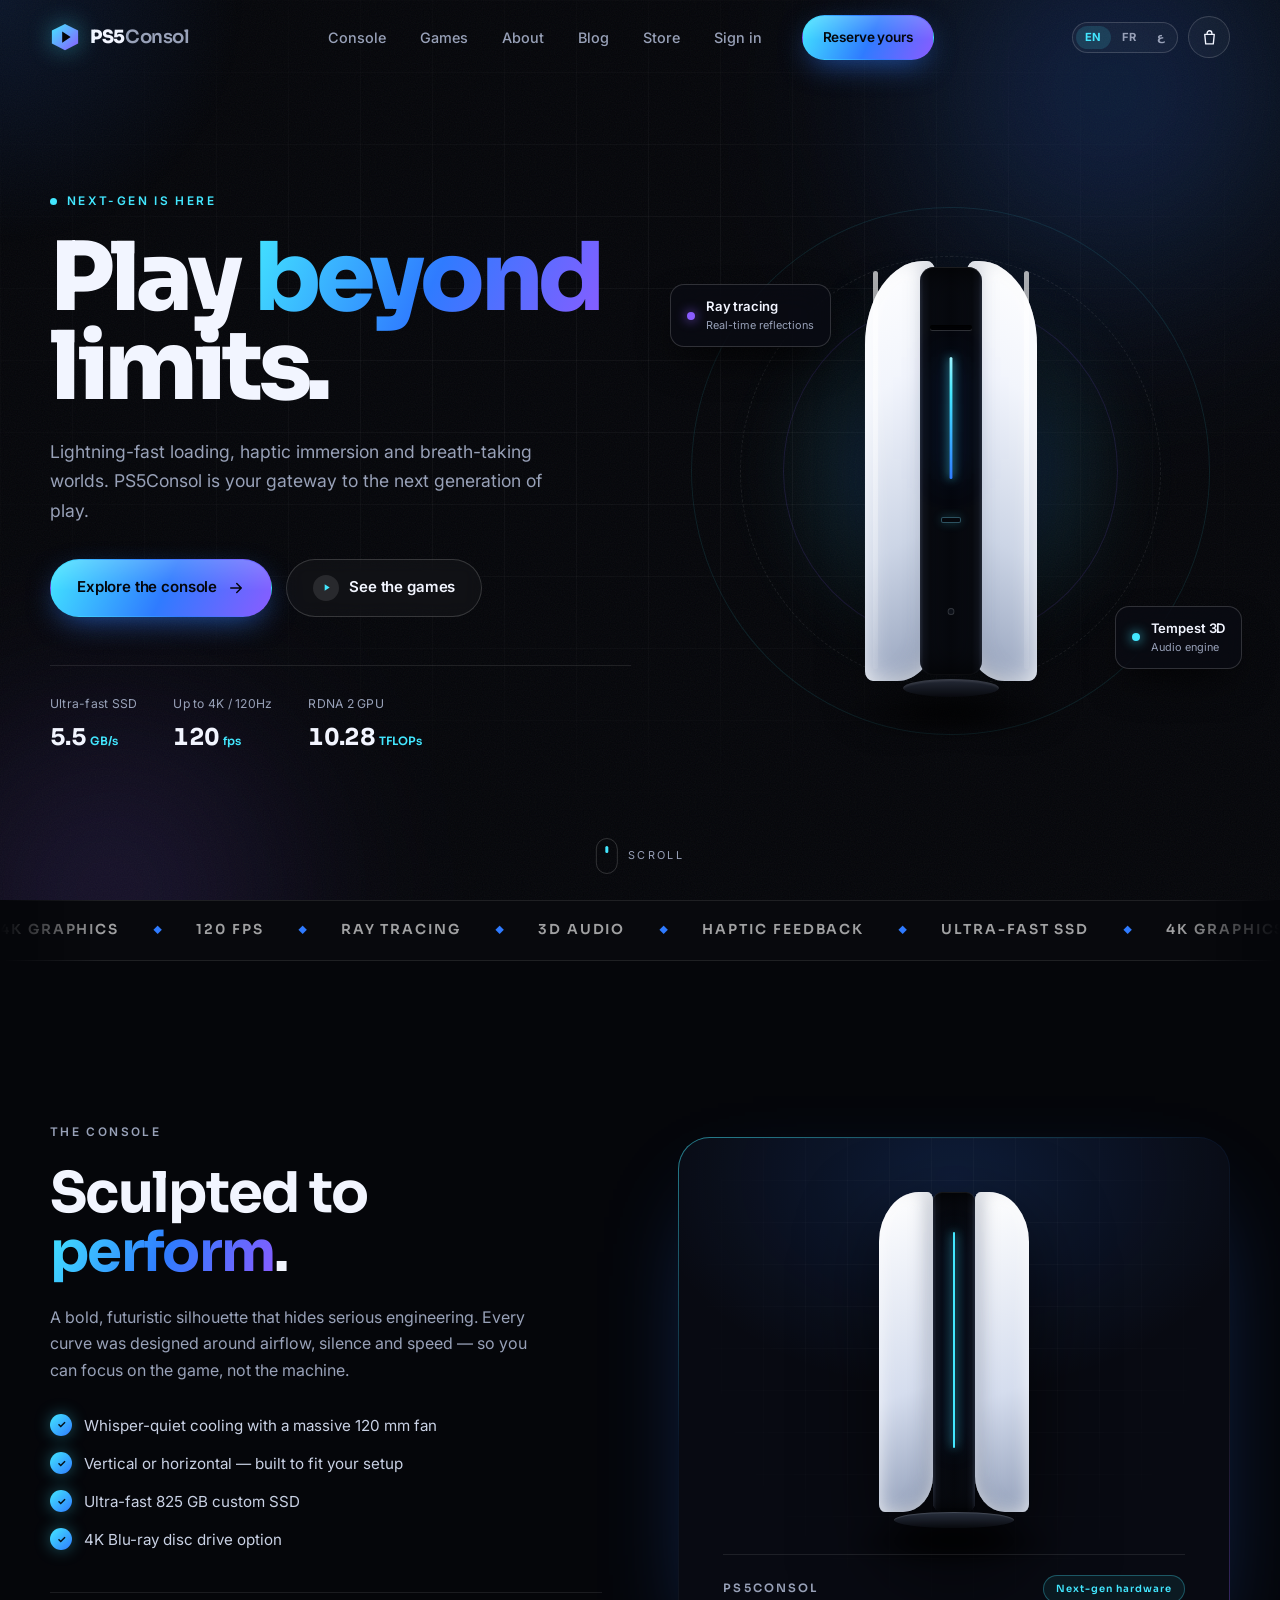
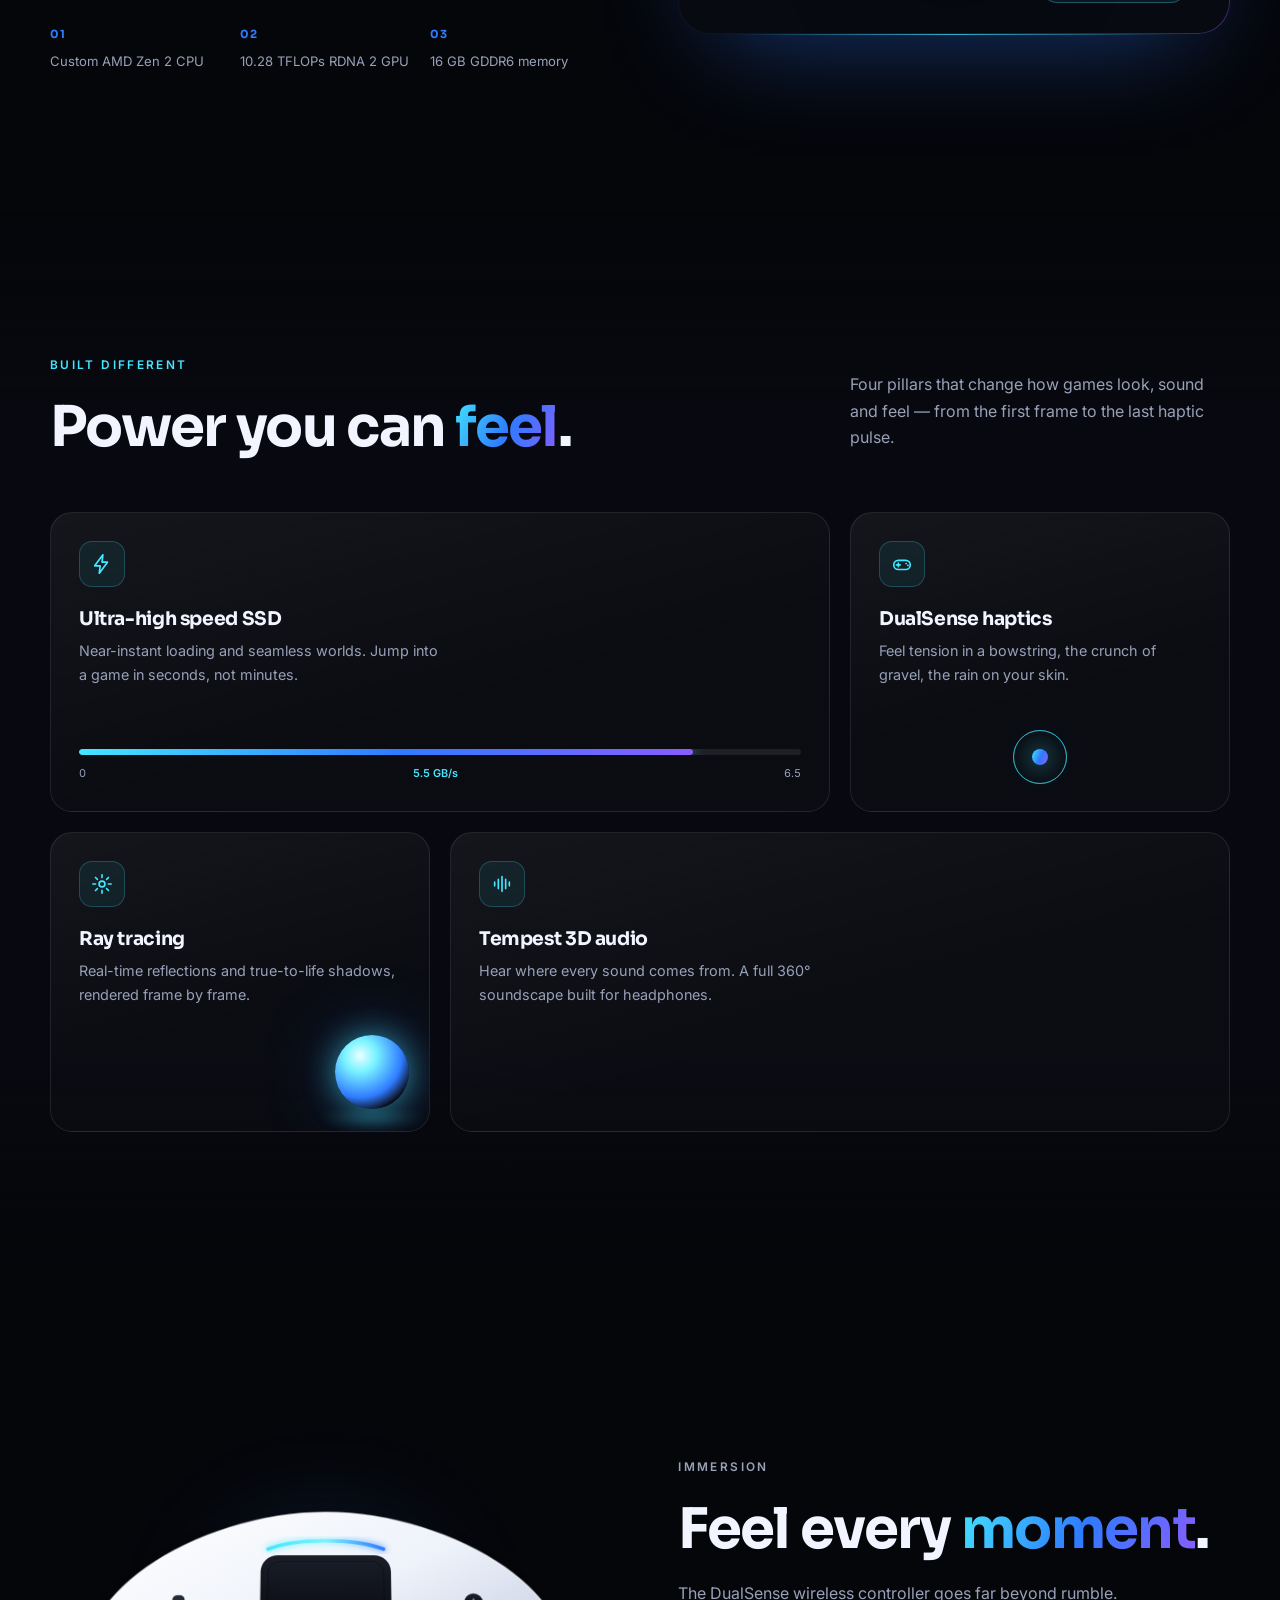
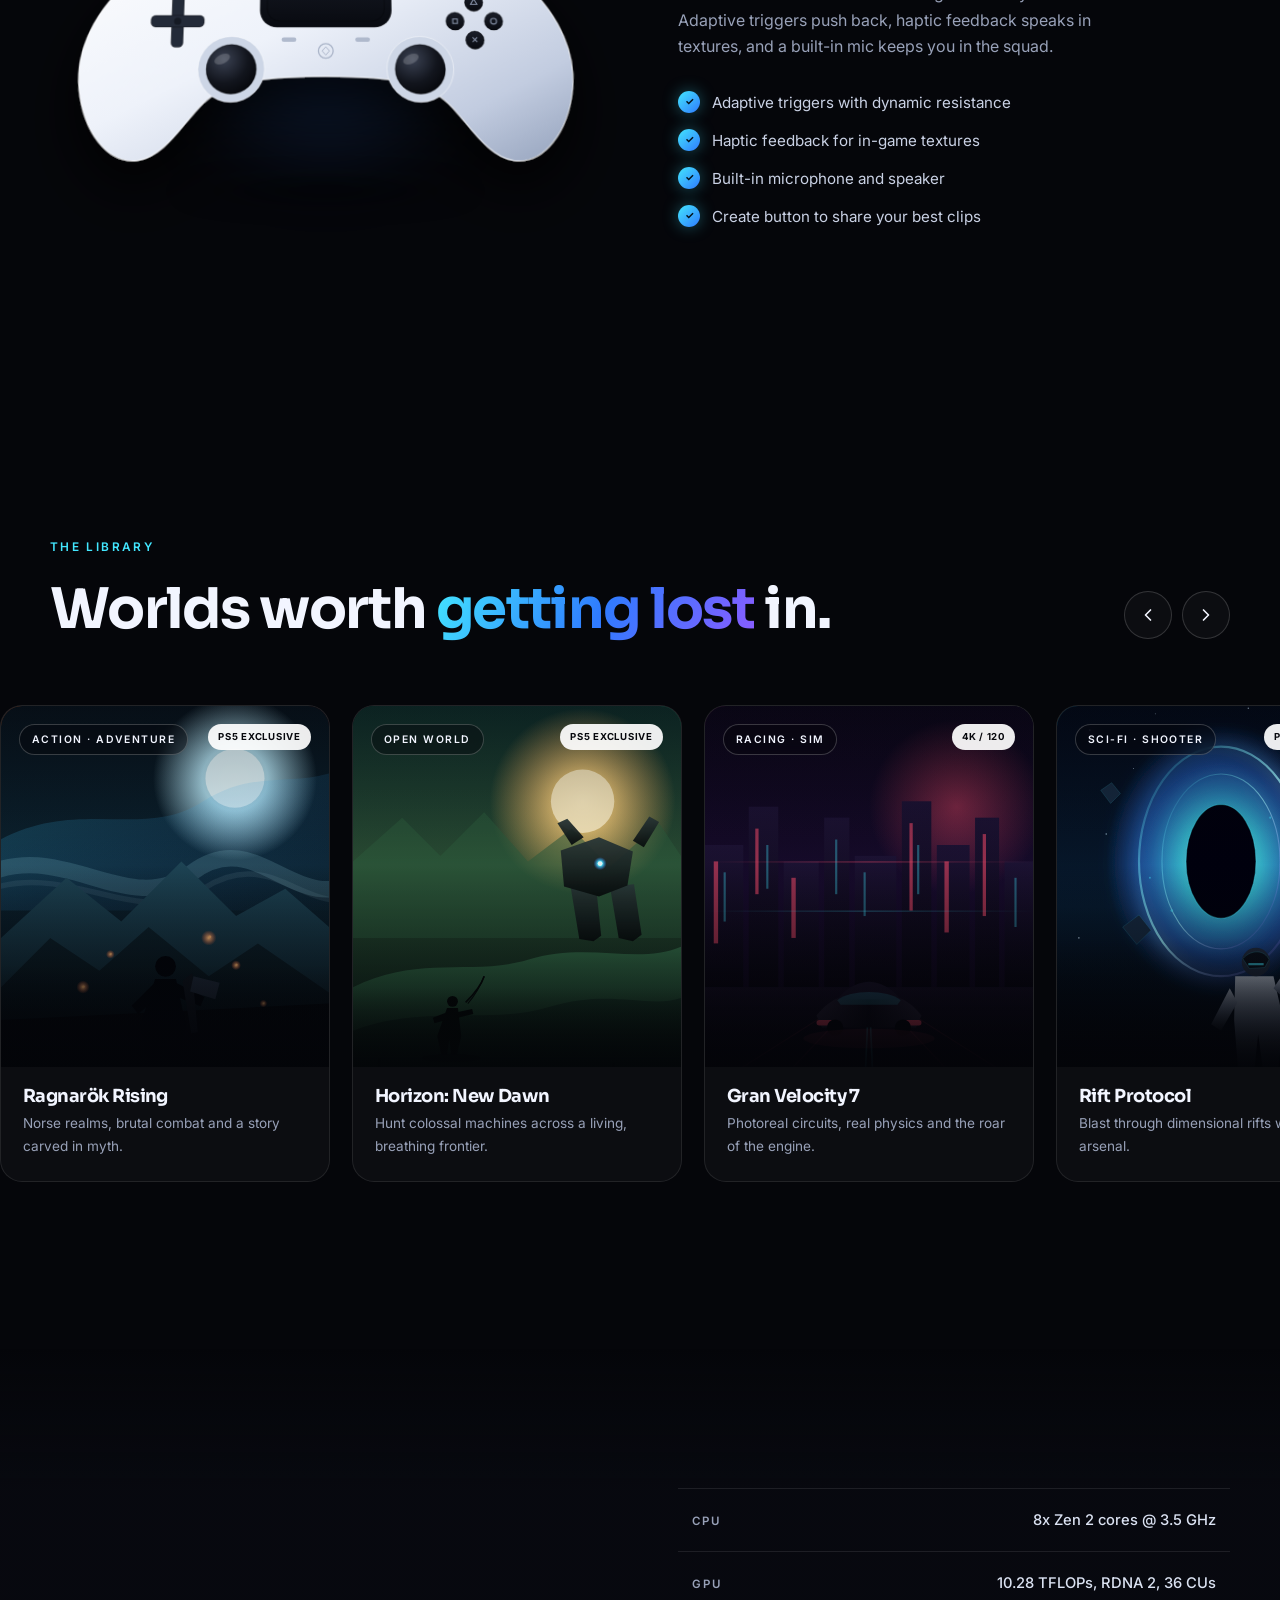
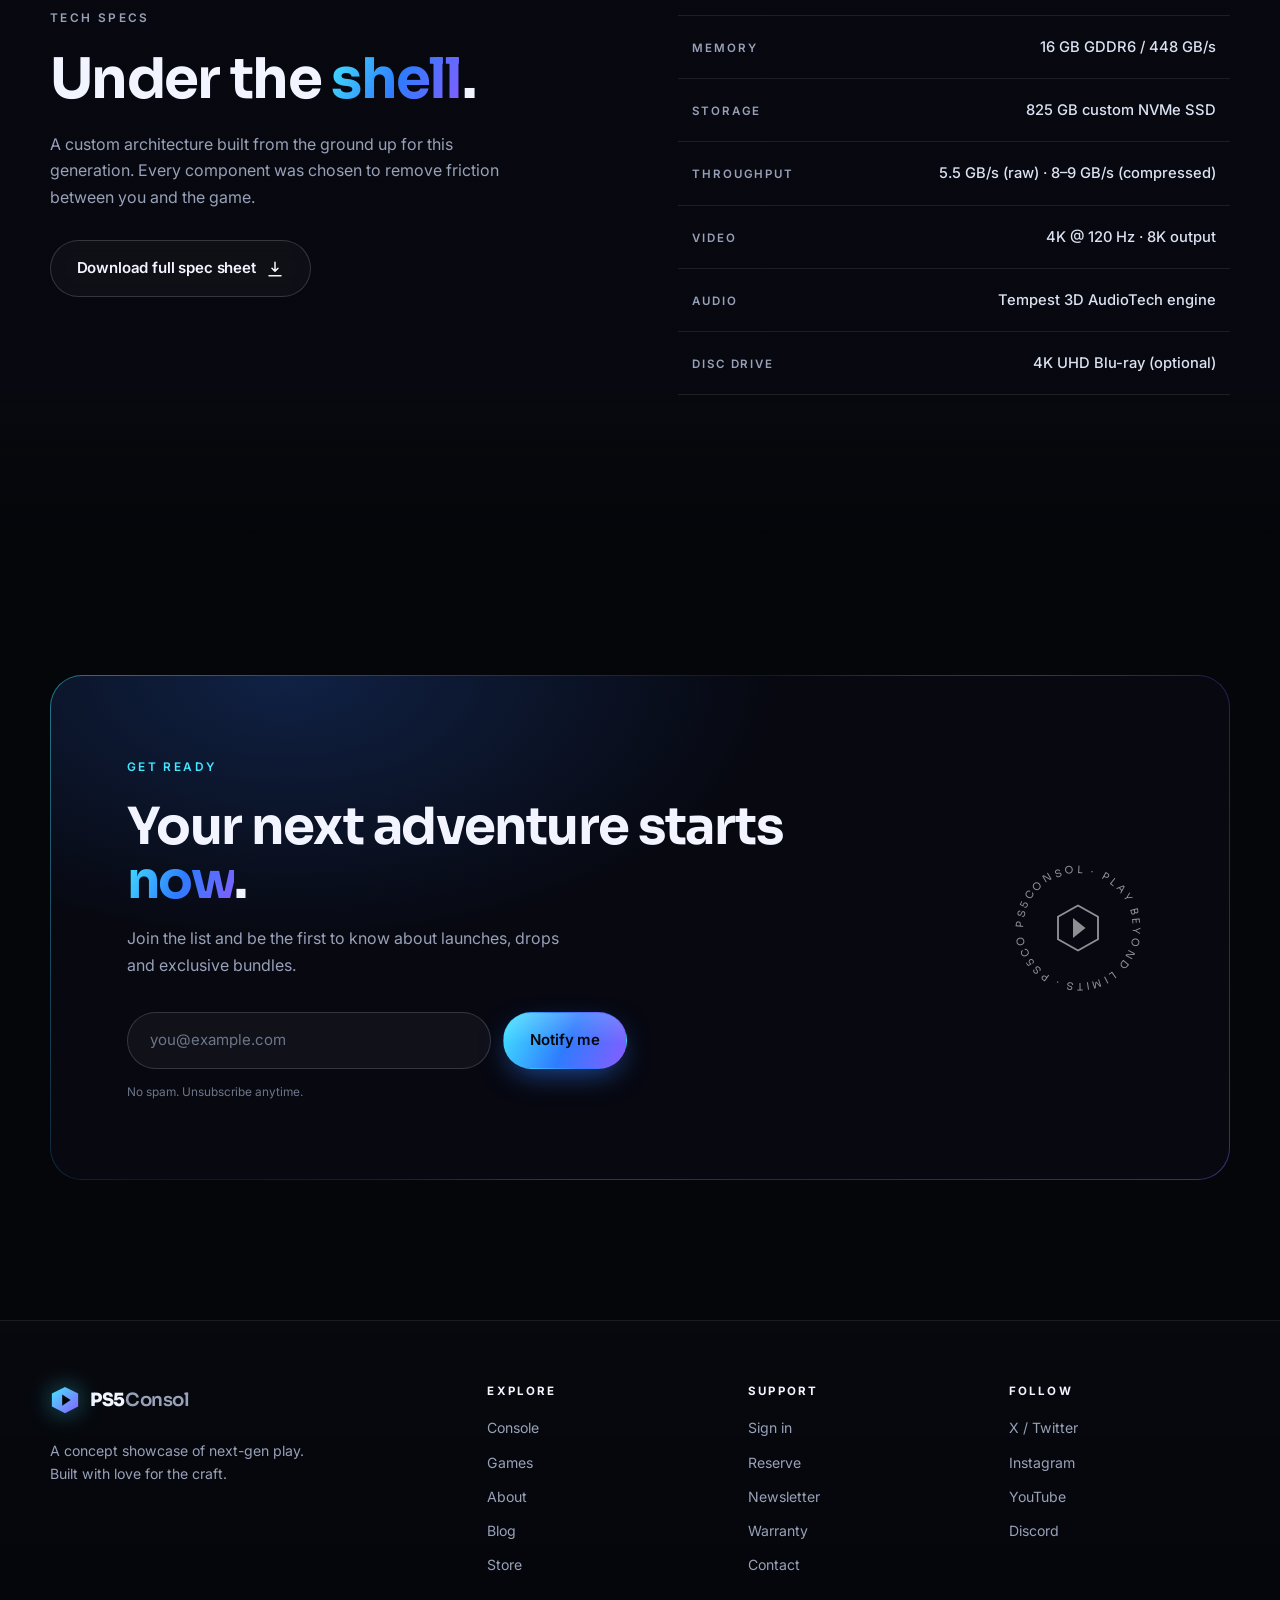
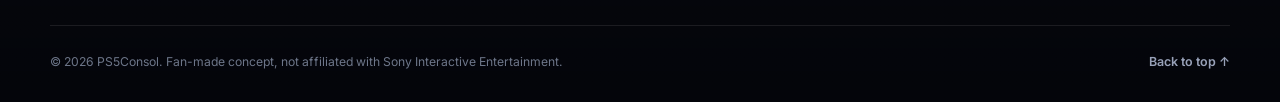
==== commit 80db8138: "feat: add 3D console-style login with EN/FR/AR and demo session" ====
--- a/index.html
+++ b/index.html
@@ -41,6 +41,7 @@
         <a href="about.html" data-i18n="nav.about">About</a>
         <a href="blog.html" data-i18n="nav.blog">Blog</a>
         <a href="store.html" data-i18n="nav.store">Store</a>
+        <a href="login.html" data-i18n="nav.login">Sign in</a>
         <a class="btn btn-primary btn-sm nav-cta" href="store.html" data-i18n="nav.reserve">Reserve yours</a>
       </nav>
 
@@ -536,6 +537,7 @@
 
       <div class="footer-col">
         <h4 data-i18n="footer.support">Support</h4>
+        <a href="login.html" data-i18n="nav.login">Sign in</a>
         <a href="index.html#reserve" data-i18n="footer.reserve">Reserve</a>
         <a href="index.html#reserve" data-i18n="footer.newsletter">Newsletter</a>
         <a href="store.html" data-i18n="footer.warranty">Warranty</a>
--- a/assets/css/style.css
+++ b/assets/css/style.css
@@ -3174,3 +3174,951 @@
     display: none;
   }
 }
+
+/* =========================================================
+   v2 — 3D console login
+   ========================================================= */
+.login-main {
+  position: relative;
+}
+.login-section {
+  position: relative;
+  overflow: hidden;
+  padding: calc(var(--nav-h) + clamp(38px, 5vw, 64px)) 0 clamp(64px, 8vw, 96px);
+}
+.login-section::after {
+  content: "";
+  position: absolute;
+  inset: auto 0 0 0;
+  height: 1px;
+  background: linear-gradient(90deg, transparent, rgba(67, 231, 255, 0.24), transparent);
+}
+.login-section .orb-1 {
+  top: -300px;
+  right: -140px;
+  opacity: 0.4;
+}
+.login-section .orb-2 {
+  bottom: -320px;
+  left: -160px;
+  opacity: 0.32;
+}
+.login-section .grid-lines {
+  mask-image: radial-gradient(ellipse 78% 72% at 55% 48%, #000 18%, transparent 76%);
+  -webkit-mask-image: radial-gradient(ellipse 78% 72% at 55% 48%, #000 18%, transparent 76%);
+}
+
+.login-shell {
+  position: relative;
+  z-index: 1;
+  display: grid;
+  grid-template-columns: minmax(0, 1.06fr) minmax(360px, 0.94fr);
+  align-items: center;
+  gap: clamp(32px, 5vw, 76px);
+}
+
+.login-intro {
+  min-width: 0;
+}
+.login-intro h1 {
+  font-size: clamp(2.7rem, 5.4vw, 4.5rem);
+  line-height: 0.98;
+  letter-spacing: -0.045em;
+  margin-bottom: 20px;
+  max-width: 12ch;
+}
+.login-intro .lead {
+  color: var(--muted);
+  font-size: 1.04rem;
+  max-width: 44ch;
+}
+
+/* ---------- 3D scene ---------- */
+.login-stage {
+  position: relative;
+  width: min(100%, 560px);
+  height: 500px;
+  margin-top: clamp(26px, 3.6vw, 44px);
+  perspective: 1300px;
+  transform-style: preserve-3d;
+}
+.login-glow {
+  width: 76%;
+  height: 76%;
+  left: 2%;
+  top: 4%;
+  background: radial-gradient(circle, rgba(47, 123, 255, 0.4), rgba(67, 231, 255, 0.06) 46%, transparent 70%);
+}
+.login-ring-1 {
+  width: 66%;
+  height: 66%;
+  left: 10%;
+  top: 12%;
+  border-style: dashed;
+  animation: spin 46s linear infinite;
+}
+.login-ring-2 {
+  width: 84%;
+  height: 84%;
+  left: 1%;
+  top: 3%;
+  border-color: rgba(67, 231, 255, 0.12);
+  animation: spin 64s linear infinite reverse;
+}
+
+.login-osbar {
+  position: absolute;
+  top: 0;
+  left: 0;
+  right: 0;
+  z-index: 6;
+  display: flex;
+  align-items: center;
+  gap: 9px;
+  padding-bottom: 10px;
+  border-bottom: 1px solid rgba(255, 255, 255, 0.07);
+  font-size: 0.66rem;
+  font-weight: 600;
+  letter-spacing: 0.16em;
+  text-transform: uppercase;
+  color: var(--muted);
+  transform: translateZ(50px);
+}
+.os-led {
+  width: 6px;
+  height: 6px;
+  border-radius: 50%;
+  background: var(--cyan);
+  box-shadow: 0 0 10px rgba(67, 231, 255, 0.9);
+  animation: dotPulse 2.4s infinite;
+}
+.os-name {
+  color: var(--text);
+}
+.os-sep {
+  width: 1px;
+  height: 10px;
+  background: var(--line-strong);
+}
+.os-status {
+  color: rgba(67, 231, 255, 0.8);
+}
+.login-clock {
+  margin-inline-start: auto;
+  font-variant-numeric: tabular-nums;
+  letter-spacing: 0.1em;
+  color: rgba(242, 245, 255, 0.78);
+}
+
+.login-console-deck {
+  position: absolute;
+  left: 43%;
+  top: 54px;
+  z-index: 3;
+  transform: translateX(-50%) scale(0.86) rotateY(calc(-15deg + var(--ry, 0deg))) rotateX(var(--rx, 0deg));
+  transform-style: preserve-3d;
+  transition: transform 0.4s ease-out;
+  will-change: transform;
+}
+.login-console {
+  animation-duration: 8s;
+}
+
+.login-pad-wrap {
+  position: absolute;
+  right: -6%;
+  bottom: -6px;
+  z-index: 5;
+  width: min(60%, 336px);
+  transform: rotate(-7deg) translateZ(90px);
+  transform-style: preserve-3d;
+  filter: drop-shadow(0 38px 44px rgba(0, 0, 0, 0.65));
+  pointer-events: none;
+}
+.login-pad {
+  width: 100%;
+  height: auto;
+  animation: loginPadFloat 6.5s ease-in-out infinite;
+}
+@keyframes loginPadFloat {
+  0%,
+  100% {
+    transform: translateY(0);
+  }
+  50% {
+    transform: translateY(-11px);
+  }
+}
+
+.login-chip {
+  position: absolute;
+  z-index: 7;
+  display: flex;
+  align-items: center;
+  gap: 10px;
+  padding: 10px 14px;
+  border-radius: 14px;
+  border: 1px solid var(--line-strong);
+  background: rgba(9, 12, 20, 0.78);
+  backdrop-filter: blur(12px);
+  -webkit-backdrop-filter: blur(12px);
+  box-shadow: 0 18px 40px -18px rgba(0, 0, 0, 0.9), inset 0 1px 0 rgba(255, 255, 255, 0.08);
+  transform: translateZ(70px);
+  animation: chipFloat 7s ease-in-out infinite;
+}
+.login-chip strong {
+  display: block;
+  font-size: 0.78rem;
+  font-weight: 600;
+  line-height: 1.25;
+}
+.login-chip small {
+  display: block;
+  font-size: 0.68rem;
+  color: var(--muted);
+  line-height: 1.3;
+}
+.login-chip-1 {
+  top: 150px;
+  left: -10px;
+}
+.login-chip-2 {
+  top: 84px;
+  right: -8px;
+  animation-delay: 1.4s;
+}
+
+.login-player-card {
+  position: absolute;
+  left: -6px;
+  bottom: 0;
+  z-index: 8;
+  display: flex;
+  align-items: center;
+  gap: 11px;
+  padding: 10px 14px 10px 10px;
+  border-radius: 16px;
+  border: 1px solid rgba(67, 231, 255, 0.24);
+  background: linear-gradient(150deg, rgba(22, 29, 46, 0.94), rgba(7, 10, 17, 0.96));
+  box-shadow: 0 22px 46px -20px rgba(0, 0, 0, 0.95), inset 0 1px 0 rgba(255, 255, 255, 0.12);
+  transform: translateZ(85px);
+  animation: chipFloat 8s ease-in-out infinite;
+}
+.login-avatar {
+  display: grid;
+  place-items: center;
+  width: 38px;
+  height: 38px;
+  border-radius: 12px;
+  background: var(--grad);
+  color: #04060c;
+  font-family: var(--font-display);
+  font-size: 0.82rem;
+  font-weight: 800;
+  box-shadow: 0 0 22px rgba(67, 231, 255, 0.4);
+}
+.login-player-copy strong {
+  display: block;
+  font-size: 0.84rem;
+  font-weight: 600;
+  line-height: 1.3;
+}
+.login-player-copy small {
+  display: block;
+  font-size: 0.68rem;
+  color: var(--muted);
+  line-height: 1.3;
+}
+.login-online {
+  display: inline-flex;
+  align-items: center;
+  gap: 5px;
+  margin-inline-start: 8px;
+  padding: 4px 8px;
+  border-radius: 999px;
+  border: 1px solid rgba(67, 231, 255, 0.3);
+  background: rgba(67, 231, 255, 0.08);
+  font-size: 0.62rem;
+  font-weight: 600;
+  letter-spacing: 0.04em;
+  color: var(--cyan);
+  white-space: nowrap;
+}
+.login-online i {
+  width: 5px;
+  height: 5px;
+  border-radius: 50%;
+  background: var(--cyan);
+  box-shadow: 0 0 8px rgba(67, 231, 255, 0.9);
+}
+@keyframes chipFloat {
+  0%,
+  100% {
+    transform: translateZ(70px) translateY(0);
+  }
+  50% {
+    transform: translateZ(70px) translateY(-9px);
+  }
+}
+.login-player-card {
+  animation-name: playerFloat;
+}
+@keyframes playerFloat {
+  0%,
+  100% {
+    transform: translateZ(85px) translateY(0);
+  }
+  50% {
+    transform: translateZ(85px) translateY(-7px);
+  }
+}
+
+/* ---------- Sign-in card ---------- */
+.login-panel {
+  position: relative;
+  min-width: 0;
+}
+.login-card-wrap {
+  position: relative;
+  max-width: 460px;
+  margin-inline: auto;
+  perspective: 1500px;
+}
+.login-card-glow {
+  position: absolute;
+  inset: 6% -8% 2%;
+  background: radial-gradient(ellipse at 60% 40%, rgba(47, 123, 255, 0.44), rgba(138, 92, 255, 0.16) 48%, transparent 72%);
+  filter: blur(46px);
+  z-index: 0;
+}
+.login-card,
+.login-success {
+  position: relative;
+  z-index: 1;
+  border-radius: 30px;
+  border: 1px solid rgba(255, 255, 255, 0.13);
+  background: linear-gradient(158deg, rgba(21, 27, 43, 0.94) 0%, rgba(9, 12, 20, 0.97) 58%, rgba(6, 8, 14, 0.98) 100%);
+  box-shadow: 0 46px 100px -34px rgba(0, 0, 0, 0.95), 0 0 0 1px rgba(67, 231, 255, 0.04) inset,
+    inset 0 1px 0 rgba(255, 255, 255, 0.14);
+  backdrop-filter: blur(22px);
+  -webkit-backdrop-filter: blur(22px);
+}
+.login-card {
+  padding: clamp(24px, 3.2vw, 38px);
+  transform: perspective(1500px) rotateX(calc(1.5deg + var(--rx, 0deg))) rotateY(calc(-5.5deg + var(--ry, 0deg)));
+  transform-style: preserve-3d;
+  transition: transform 0.35s ease-out, border-color 0.3s ease, box-shadow 0.3s ease;
+  will-change: transform;
+}
+.login-card:hover {
+  border-color: rgba(67, 231, 255, 0.24);
+  box-shadow: 0 52px 110px -34px rgba(0, 0, 0, 0.95), 0 0 60px -18px rgba(47, 123, 255, 0.45),
+    inset 0 1px 0 rgba(255, 255, 255, 0.16);
+}
+.login-card::before {
+  content: "";
+  position: absolute;
+  inset: 0;
+  border-radius: inherit;
+  padding: 1px;
+  background: linear-gradient(155deg, rgba(255, 255, 255, 0.45), rgba(255, 255, 255, 0.04) 36%, transparent 62%, rgba(67, 231, 255, 0.28));
+  -webkit-mask: linear-gradient(#000 0 0) content-box, linear-gradient(#000 0 0);
+  -webkit-mask-composite: xor;
+  mask: linear-gradient(#000 0 0) content-box, linear-gradient(#000 0 0);
+  mask-composite: exclude;
+  pointer-events: none;
+}
+.login-card::after {
+  content: "";
+  position: absolute;
+  inset: 0;
+  border-radius: inherit;
+  background: radial-gradient(ellipse 70% 40% at 78% -8%, rgba(67, 231, 255, 0.14), transparent 70%);
+  pointer-events: none;
+}
+.login-card-inner {
+  position: relative;
+  z-index: 1;
+  transform: translateZ(26px);
+}
+.login-card[hidden],
+.login-success[hidden] {
+  display: none;
+}
+
+.login-card-head {
+  display: flex;
+  align-items: center;
+  gap: 12px;
+  margin-bottom: 10px;
+}
+.login-card-title {
+  font-size: clamp(1.55rem, 2.4vw, 1.9rem);
+  line-height: 1.1;
+  margin: 0 0 22px;
+}
+.login-card-head .eyebrow {
+  margin-bottom: 0;
+  font-size: 0.68rem;
+}
+.login-mark {
+  display: grid;
+  place-items: center;
+  width: 38px;
+  height: 38px;
+  border-radius: 12px;
+  background: linear-gradient(150deg, rgba(67, 231, 255, 0.16), rgba(138, 92, 255, 0.1));
+  border: 1px solid rgba(67, 231, 255, 0.24);
+  color: var(--cyan);
+  box-shadow: 0 0 24px rgba(67, 231, 255, 0.16);
+  flex: none;
+}
+.login-mark svg {
+  width: 22px;
+  height: 22px;
+}
+
+/* ---------- Form ---------- */
+.login-form {
+  display: block;
+}
+.login-field {
+  margin-bottom: 16px;
+}
+.login-field > label {
+  display: block;
+  margin-bottom: 8px;
+  font-size: 0.76rem;
+  font-weight: 600;
+  letter-spacing: 0.05em;
+  color: var(--muted);
+}
+.login-input {
+  display: flex;
+  align-items: center;
+  gap: 10px;
+  height: 52px;
+  padding: 0 13px;
+  border-radius: 14px;
+  border: 1px solid var(--line-strong);
+  background: rgba(255, 255, 255, 0.035);
+  box-shadow: inset 0 1px 2px rgba(0, 0, 0, 0.25);
+  transition: border-color 0.25s ease, background 0.25s ease, box-shadow 0.25s ease;
+}
+.login-input:focus-within {
+  border-color: rgba(67, 231, 255, 0.58);
+  background: rgba(255, 255, 255, 0.055);
+  box-shadow: 0 0 0 3px rgba(67, 231, 255, 0.12), inset 0 1px 2px rgba(0, 0, 0, 0.2);
+}
+.login-input > svg {
+  width: 18px;
+  height: 18px;
+  flex: none;
+  color: var(--muted);
+}
+.login-input input {
+  flex: 1;
+  min-width: 0;
+  height: 100%;
+  padding: 0;
+  border: 0;
+  outline: 0;
+  background: transparent;
+  font-size: 0.95rem;
+}
+.login-input input::placeholder {
+  color: rgba(152, 161, 184, 0.55);
+}
+.login-input.invalid {
+  border-color: rgba(255, 106, 122, 0.7);
+  box-shadow: 0 0 0 3px rgba(255, 106, 122, 0.12);
+}
+
+.pw-toggle {
+  display: grid;
+  place-items: center;
+  width: 34px;
+  height: 34px;
+  flex: none;
+  border: 0;
+  border-radius: 10px;
+  background: transparent;
+  color: var(--muted);
+  cursor: pointer;
+  transition: color 0.2s ease, background 0.2s ease;
+}
+.pw-toggle:hover {
+  color: var(--text);
+  background: rgba(255, 255, 255, 0.06);
+}
+.pw-toggle svg {
+  width: 19px;
+  height: 19px;
+  grid-area: 1 / 1;
+}
+.pw-eye-off {
+  display: none;
+}
+.pw-toggle.is-visible .pw-eye {
+  display: none;
+}
+.pw-toggle.is-visible .pw-eye-off {
+  display: block;
+}
+
+.login-error {
+  margin: 0 0 14px;
+  padding: 10px 13px;
+  border-radius: 10px;
+  border: 1px solid rgba(255, 106, 122, 0.32);
+  background: rgba(255, 106, 122, 0.08);
+  color: #ffb3bb;
+  font-size: 0.8rem;
+  line-height: 1.45;
+}
+
+.login-row {
+  display: flex;
+  align-items: center;
+  justify-content: space-between;
+  gap: 12px;
+  flex-wrap: wrap;
+  margin: 4px 0 20px;
+}
+.login-check {
+  display: inline-flex;
+  align-items: center;
+  gap: 9px;
+  font-size: 0.8rem;
+  color: var(--muted);
+  cursor: pointer;
+  user-select: none;
+}
+.login-check input {
+  position: absolute;
+  width: 1px;
+  height: 1px;
+  opacity: 0;
+  pointer-events: none;
+}
+.login-check-box {
+  position: relative;
+  width: 18px;
+  height: 18px;
+  flex: none;
+  border-radius: 6px;
+  border: 1px solid var(--line-strong);
+  background: rgba(255, 255, 255, 0.04);
+  transition: background 0.2s ease, border-color 0.2s ease, box-shadow 0.2s ease;
+}
+.login-check-box::after {
+  content: "";
+  position: absolute;
+  left: 5.5px;
+  top: 2.5px;
+  width: 4px;
+  height: 8px;
+  border-right: 2px solid #04060c;
+  border-bottom: 2px solid #04060c;
+  transform: rotate(45deg) scale(0);
+  transition: transform 0.18s var(--ease);
+}
+.login-check input:checked + .login-check-box {
+  background: var(--grad);
+  border-color: transparent;
+  box-shadow: 0 0 14px rgba(67, 231, 255, 0.35);
+}
+.login-check input:checked + .login-check-box::after {
+  transform: rotate(45deg) scale(1);
+}
+.login-check input:focus-visible + .login-check-box {
+  outline: 2px solid var(--cyan);
+  outline-offset: 3px;
+}
+
+.login-link {
+  padding: 0;
+  border: 0;
+  background: none;
+  color: var(--muted);
+  font-size: 0.8rem;
+  font-weight: 500;
+  cursor: pointer;
+  transition: color 0.2s ease;
+}
+.login-link:hover {
+  color: var(--cyan);
+}
+
+.login-submit {
+  width: 100%;
+  height: 52px;
+  padding-block: 0;
+  font-size: 0.95rem;
+}
+.login-submit > svg {
+  width: 17px;
+  height: 17px;
+}
+.login-submit .login-submit-label {
+  transition: opacity 0.2s ease;
+}
+.login-spinner {
+  display: none;
+  width: 17px;
+  height: 17px;
+  border-radius: 50%;
+  border: 2px solid rgba(4, 6, 12, 0.3);
+  border-top-color: #04060c;
+  animation: loginSpin 0.7s linear infinite;
+}
+@keyframes loginSpin {
+  to {
+    transform: rotate(360deg);
+  }
+}
+.login-submit.is-loading {
+  pointer-events: none;
+  opacity: 0.86;
+}
+.login-submit.is-loading > svg {
+  display: none;
+}
+.login-submit.is-loading .login-spinner {
+  display: block;
+}
+
+.login-divider {
+  display: flex;
+  align-items: center;
+  gap: 12px;
+  margin: 20px 0 14px;
+  font-size: 0.7rem;
+  letter-spacing: 0.14em;
+  text-transform: uppercase;
+  color: rgba(152, 161, 184, 0.7);
+}
+.login-divider::before,
+.login-divider::after {
+  content: "";
+  flex: 1;
+  height: 1px;
+  background: linear-gradient(90deg, transparent, var(--line-strong));
+}
+.login-divider::after {
+  background: linear-gradient(90deg, var(--line-strong), transparent);
+}
+
+.login-guest {
+  width: 100%;
+  height: 48px;
+  padding-block: 0;
+  font-size: 0.9rem;
+}
+
+.login-create {
+  margin-top: 18px;
+  text-align: center;
+  font-size: 0.84rem;
+  color: var(--muted);
+}
+.login-create a {
+  color: var(--cyan);
+  font-weight: 600;
+  margin-inline-start: 4px;
+}
+.login-create a:hover {
+  text-decoration: underline;
+  text-underline-offset: 3px;
+}
+
+.login-security {
+  display: flex;
+  align-items: flex-start;
+  justify-content: center;
+  gap: 7px;
+  margin-top: 20px;
+  padding-top: 16px;
+  border-top: 1px solid rgba(255, 255, 255, 0.06);
+  font-size: 0.7rem;
+  line-height: 1.45;
+  color: rgba(152, 161, 184, 0.72);
+}
+.login-security svg {
+  width: 15px;
+  height: 15px;
+  flex: none;
+  margin-top: 1px;
+  color: rgba(67, 231, 255, 0.7);
+}
+
+/* ---------- Success panel ---------- */
+.login-success {
+  padding: clamp(30px, 4vw, 46px) clamp(22px, 3.4vw, 40px);
+  text-align: center;
+  transform: perspective(1500px) rotateY(-2.5deg);
+}
+.login-success-ring {
+  position: relative;
+  display: grid;
+  place-items: center;
+  width: 94px;
+  height: 94px;
+  margin: 0 auto 22px;
+  border-radius: 50%;
+  background: radial-gradient(circle, rgba(67, 231, 255, 0.2), rgba(47, 123, 255, 0.06) 55%, transparent 72%);
+}
+.login-success-ring::before {
+  content: "";
+  position: absolute;
+  inset: 0;
+  border-radius: 50%;
+  border: 1px dashed rgba(67, 231, 255, 0.45);
+  animation: spin 20s linear infinite;
+}
+.login-success-ring::after {
+  content: "";
+  position: absolute;
+  inset: 14px;
+  border-radius: 50%;
+  border: 1px solid rgba(255, 255, 255, 0.08);
+}
+.success-core {
+  display: grid;
+  place-items: center;
+  width: 58px;
+  height: 58px;
+  border-radius: 50%;
+  background: var(--grad);
+  color: #04060c;
+  box-shadow: 0 0 40px rgba(67, 231, 255, 0.55), inset 0 2px 0 rgba(255, 255, 255, 0.5);
+}
+.success-core svg {
+  width: 27px;
+  height: 27px;
+}
+.login-success .eyebrow {
+  justify-content: center;
+  margin-bottom: 12px;
+}
+.login-success h2 {
+  font-size: clamp(2rem, 3.6vw, 2.7rem);
+  margin-bottom: 14px;
+}
+.login-success-as {
+  font-size: 0.82rem;
+  color: var(--muted);
+}
+.login-success-as strong {
+  display: block;
+  margin-top: 4px;
+  font-size: 0.98rem;
+  font-weight: 600;
+  color: var(--cyan);
+  direction: ltr;
+  unicode-bidi: isolate;
+  overflow-wrap: anywhere;
+}
+.login-success-lead {
+  margin-top: 14px;
+  font-size: 0.88rem;
+  line-height: 1.6;
+  color: var(--muted);
+}
+.login-success-actions {
+  display: flex;
+  flex-direction: column;
+  gap: 10px;
+  margin-top: 26px;
+}
+.login-success-actions .btn {
+  width: 100%;
+}
+
+/* ---------- Login responsive ---------- */
+@media (max-width: 1080px) {
+  .login-shell {
+    grid-template-columns: minmax(0, 1fr) minmax(340px, 0.9fr);
+    gap: 36px;
+  }
+  .login-intro h1 {
+    font-size: clamp(2.5rem, 5.8vw, 3.7rem);
+  }
+  .login-stage {
+    height: 460px;
+  }
+  .login-chip {
+    display: none;
+  }
+  .login-pad-wrap {
+    width: min(64%, 320px);
+    right: -7%;
+  }
+}
+
+@media (max-width: 900px) {
+  .login-section {
+    padding-top: calc(var(--nav-h) + 46px);
+  }
+  .login-shell {
+    grid-template-columns: 1fr;
+    gap: 48px;
+    max-width: 640px;
+  }
+  .login-intro {
+    text-align: center;
+  }
+  .login-intro .eyebrow {
+    justify-content: center;
+  }
+  .login-intro h1 {
+    margin-inline: auto;
+    max-width: 18ch;
+  }
+  .login-intro .lead {
+    margin-inline: auto;
+  }
+  .login-stage {
+    height: 440px;
+    margin-inline: auto;
+    max-width: 520px;
+  }
+  .login-panel {
+    width: 100%;
+    max-width: 480px;
+    margin-inline: auto;
+  }
+  .login-card,
+  .login-success {
+    transform: none;
+  }
+  .login-card-inner {
+    transform: none;
+  }
+  .login-pad-wrap {
+    width: min(56%, 300px);
+  }
+}
+
+@media (max-width: 640px) {
+  .login-shell {
+    gap: 34px;
+  }
+  .login-intro h1 {
+    font-size: clamp(2.15rem, 10.4vw, 2.8rem);
+    max-width: 100%;
+  }
+  .login-intro .lead {
+    font-size: 0.98rem;
+  }
+  .login-stage {
+    height: 352px;
+    margin-top: 30px;
+  }
+  .login-osbar {
+    font-size: 0.58rem;
+    letter-spacing: 0.12em;
+  }
+  .login-console-deck {
+    top: 44px;
+    left: 42%;
+    transform: translateX(-50%) scale(0.66) rotateY(calc(-12deg + var(--ry, 0deg))) rotateX(var(--rx, 0deg));
+  }
+  .login-pad-wrap {
+    width: min(60%, 232px);
+    right: -4%;
+    bottom: 2px;
+  }
+  .login-player-card {
+    left: -2px;
+    padding: 8px 11px 8px 8px;
+    gap: 9px;
+  }
+  .login-avatar {
+    width: 32px;
+    height: 32px;
+    border-radius: 10px;
+    font-size: 0.72rem;
+  }
+  .login-player-copy strong {
+    font-size: 0.76rem;
+  }
+  .login-player-copy small {
+    font-size: 0.62rem;
+  }
+  .login-online {
+    margin-inline-start: 2px;
+    padding: 3px 7px;
+    font-size: 0.56rem;
+  }
+  .login-card,
+  .login-success {
+    border-radius: 24px;
+  }
+  .login-card {
+    padding: 22px;
+  }
+  .login-card-head {
+    margin-bottom: 8px;
+  }
+  .login-card-title {
+    margin-bottom: 18px;
+  }
+  .login-input {
+    height: 48px;
+  }
+  .login-row {
+    margin-bottom: 18px;
+  }
+}
+
+@media (max-width: 420px) {
+  .login-stage {
+    height: 320px;
+  }
+  .login-console-deck {
+    transform: translateX(-50%) scale(0.6) rotateY(calc(-10deg + var(--ry, 0deg))) rotateX(var(--rx, 0deg));
+  }
+  .login-pad-wrap {
+    width: 60%;
+    right: -5%;
+  }
+  .os-status,
+  .os-sep {
+    display: none;
+  }
+  .login-player-card {
+    bottom: -4px;
+    left: 0;
+  }
+  .login-card {
+    padding: 18px;
+  }
+  .login-card-head {
+    gap: 10px;
+  }
+  .login-card-head .eyebrow {
+    font-size: 0.62rem;
+    letter-spacing: 0.14em;
+  }
+  .login-mark {
+    width: 34px;
+    height: 34px;
+  }
+}
+
+/* ---------- Login RTL ---------- */
+[dir="rtl"] .login-input input {
+  direction: ltr;
+  text-align: left;
+}
+[dir="rtl"] .login-submit > svg {
+  transform: scaleX(-1);
+}
+[dir="rtl"] .login-check-box::after {
+  left: auto;
+  right: 5.5px;
+}
+[dir="rtl"] .login-success-as strong {
+  direction: ltr;
+}
